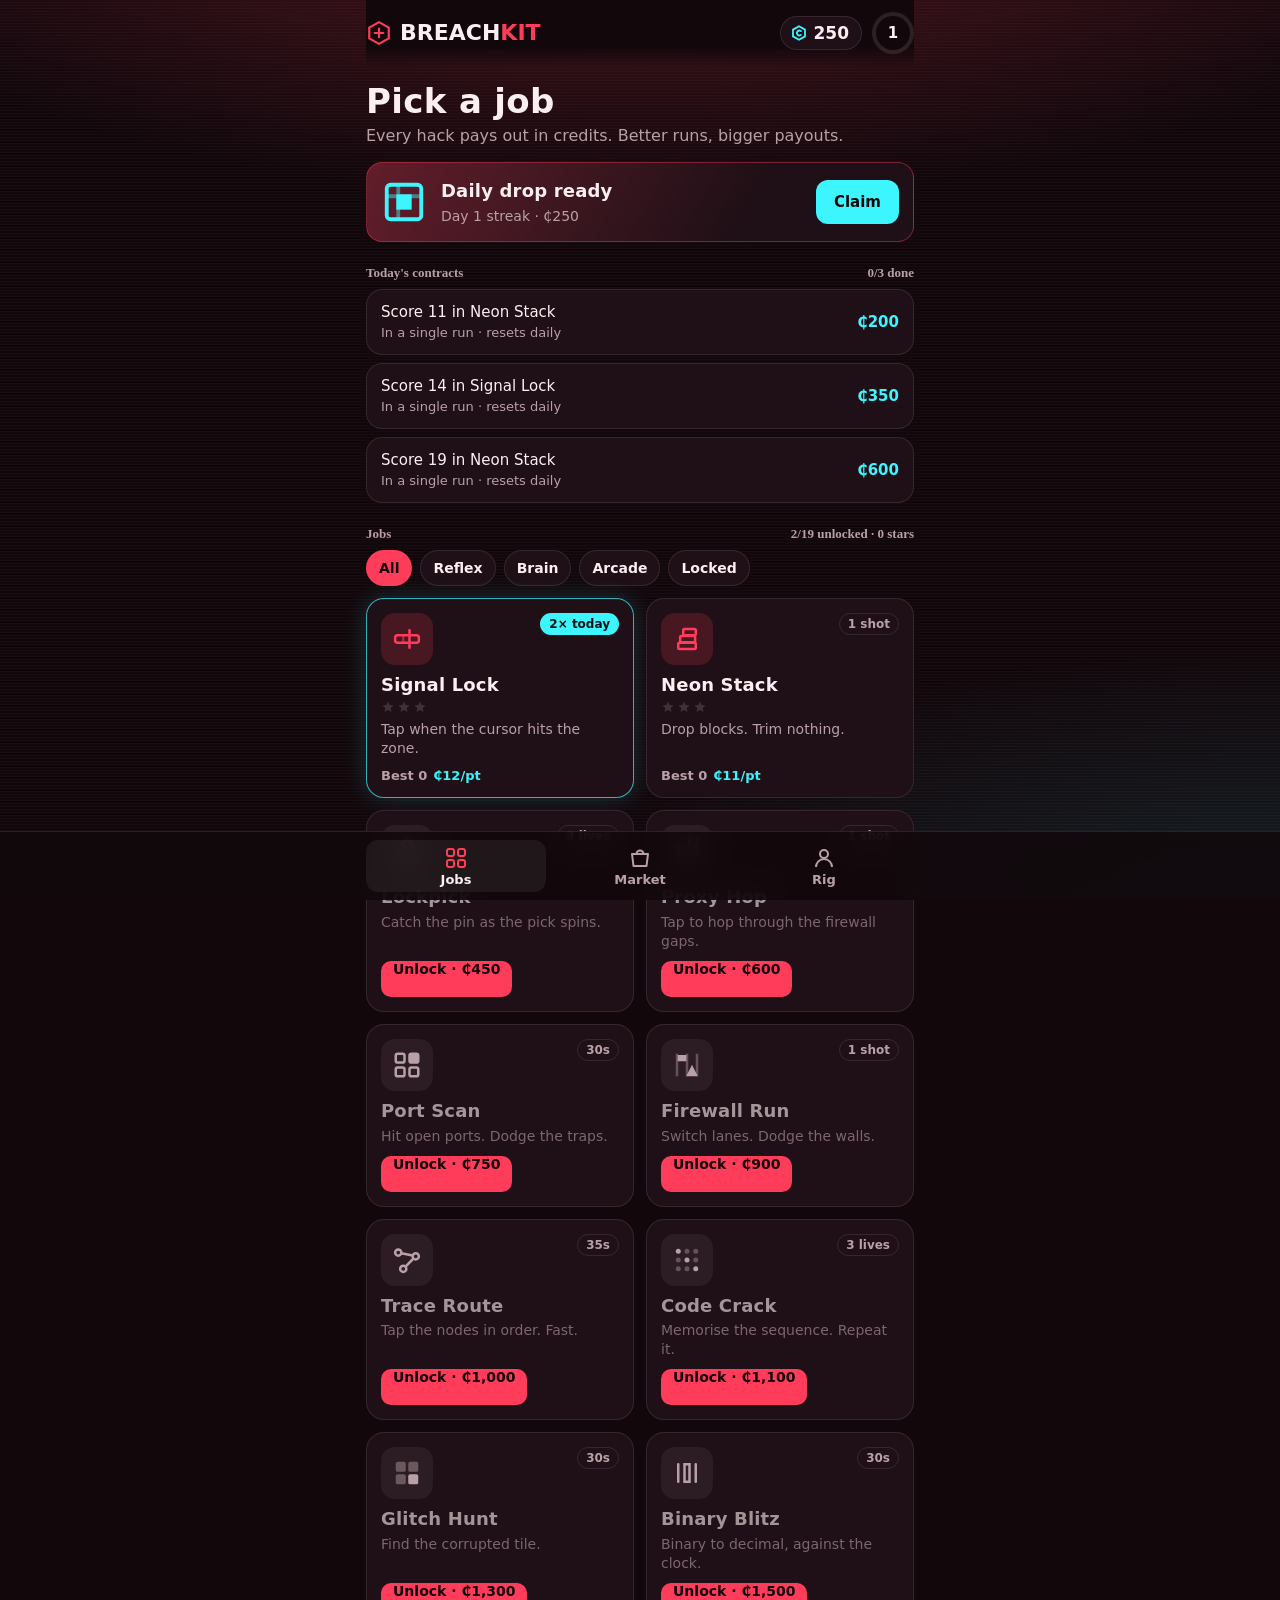
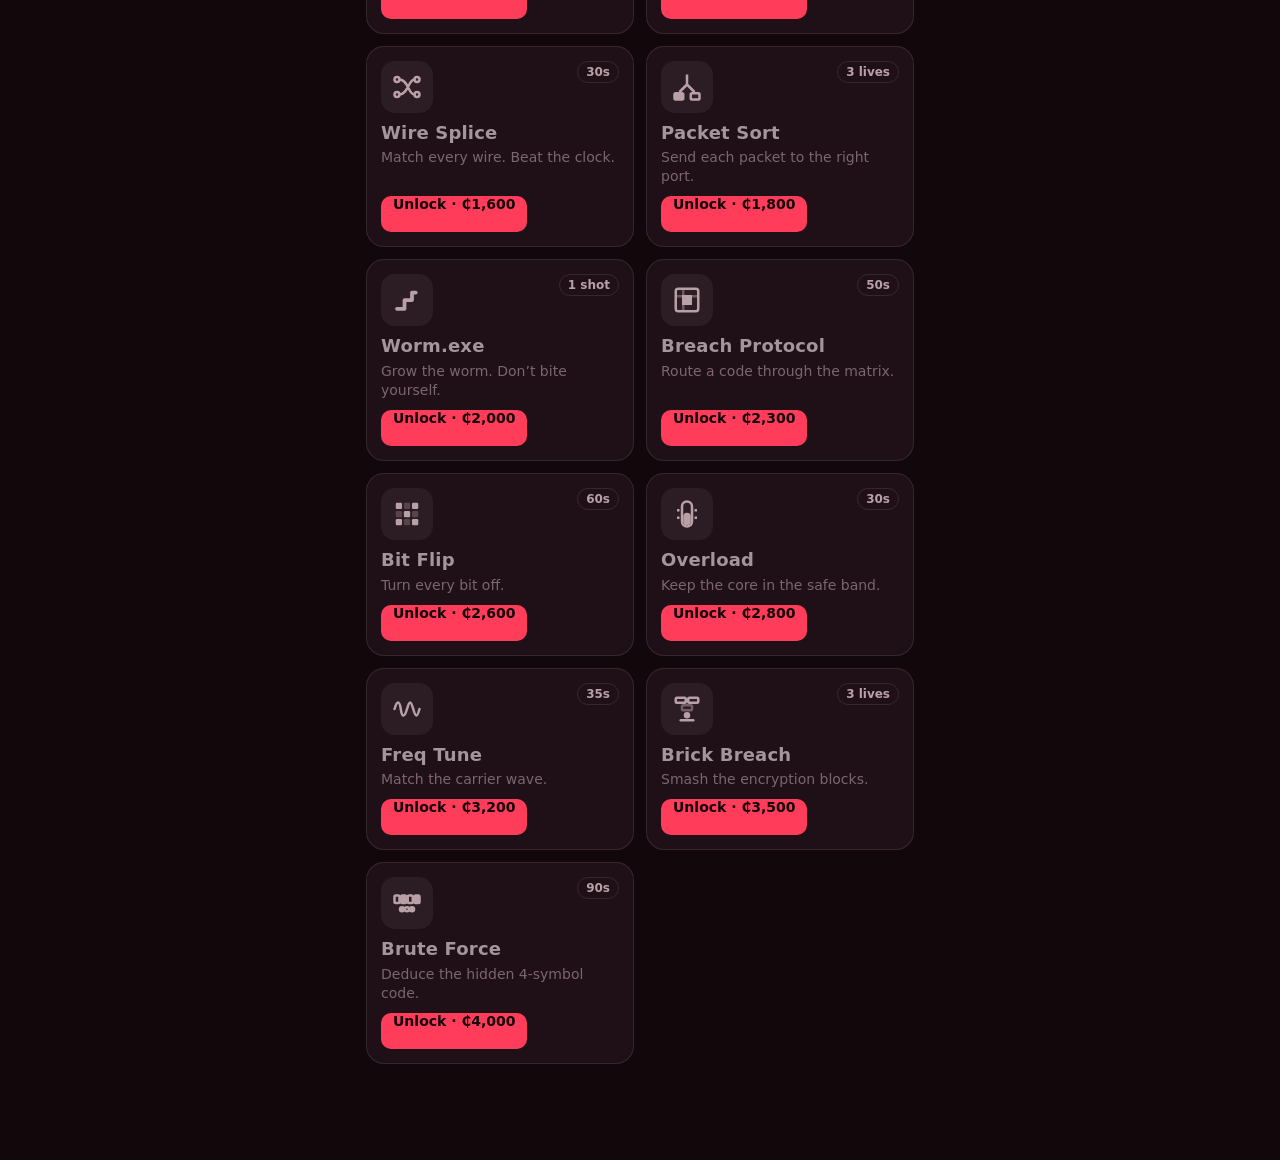
==== breachkit/index.html @ 8d6ef429 "Breach Kit 1.3: self-updating app, update manifest and release guide Co-Authored-By: Claude Opus 5.5" ====
<!DOCTYPE html>
<html lang="en">
<head>
<meta charset="utf-8">
<meta name="viewport" content="width=device-width,initial-scale=1,viewport-fit=cover,user-scalable=no">
<meta name="theme-color" content="#12080c">
<title>Breach Kit</title>
<style>@font-face{font-family:'Barlow';font-weight:400;font-style:normal;font-display:swap;src:url(fonts/Barlow-400.ttf) format('truetype')}@font-face{font-family:'Barlow';font-weight:500;font-style:normal;font-display:swap;src:url(fonts/Barlow-500.ttf) format('truetype')}@font-face{font-family:'Barlow';font-weight:600;font-style:normal;font-display:swap;src:url(fonts/Barlow-600.ttf) format('truetype')}@font-face{font-family:'Chakra Petch';font-weight:500;font-style:normal;font-display:swap;src:url(fonts/ChakraPetch-500.ttf) format('truetype')}@font-face{font-family:'Chakra Petch';font-weight:600;font-style:normal;font-display:swap;src:url(fonts/ChakraPetch-600.ttf) format('truetype')}@font-face{font-family:'Chakra Petch';font-weight:700;font-style:normal;font-display:swap;src:url(fonts/ChakraPetch-700.ttf) format('truetype')}</style>
<style>
/* VOICE: contraband arcade console, punchy and kinetic
   IDEA: a hacker's handheld job board: pick a break-in, run it, get paid
   PICTURE: every job runs full screen as one glowing instrument (bar, ring, grid, wave)
   COLOUR and TYPE: oxblood night ground, signal red, ice cyan; Chakra Petch + Barlow
   LAYOUT: phone column, wallet bar on top, job cards, bottom tabs; jobs take the whole screen */
:root{--a:#ff3d5a;--b:#3df5ff;--bg:#12080c;--bg2:#1f0f16;--ink:#fbeff1;--mute:#b9a0a7;--line:rgba(255,255,255,.1);--trap:#ffc93d;color-scheme:dark}
*{box-sizing:border-box;min-width:0;-webkit-tap-highlight-color:transparent}
html,body{margin:0;min-height:100%}
body{background:var(--bg);color:var(--ink);font:16px/1.5 Barlow,system-ui,sans-serif;overflow-x:clip}
body::before{content:"";position:fixed;inset:0;pointer-events:none;z-index:0;background:radial-gradient(110% 55% at 50% -12%,color-mix(in srgb,var(--a) 26%,transparent),transparent 62%),radial-gradient(80% 40% at 100% 100%,color-mix(in srgb,var(--b) 10%,transparent),transparent 70%),repeating-linear-gradient(0deg,rgba(255,255,255,.022) 0 1px,transparent 1px 3px)}
button{font:inherit;color:inherit;cursor:pointer}
h1,h2,h3,.disp{font-family:"Chakra Petch",system-ui,sans-serif;letter-spacing:.01em}
#app{position:relative;z-index:1;max-width:580px;margin:0 auto;padding:0 16px calc(96px + env(safe-area-inset-bottom))}
.top{position:sticky;top:0;z-index:5;display:flex;align-items:center;gap:10px;padding:calc(12px + env(safe-area-inset-top)) 0 12px;background:linear-gradient(var(--bg) 70%,transparent)}
.brand{font:700 22px/1 "Chakra Petch",system-ui,sans-serif;flex:1;display:flex;align-items:center;gap:8px}
.brand b{color:var(--a)}
.brand svg{width:26px;height:26px;color:var(--a)}
.wallet{display:flex;align-items:center;gap:6px;padding:7px 12px 7px 9px;border-radius:999px;background:var(--bg2);border:1px solid var(--line);font:700 17px/1 "Chakra Petch",system-ui,sans-serif;font-variant-numeric:tabular-nums;white-space:nowrap}
.coin{width:18px;height:18px;flex:none;color:var(--b)}
.lvl{--p:0;width:42px;height:42px;border-radius:50%;flex:none;display:grid;place-items:center;background:conic-gradient(var(--a) calc(var(--p)*1%),rgba(255,255,255,.1) 0);position:relative;font:700 15px "Chakra Petch",system-ui,sans-serif}
.lvl::before{content:"";position:absolute;inset:4px;border-radius:50%;background:var(--bg)}
.lvl span{position:relative}
.view{display:none;animation:in .25s ease}.view.on{display:block}
@keyframes in{from{opacity:0;transform:translateY(6px)}}
h2{font-size:clamp(26px,7vw,34px);line-height:1.05;margin:18px 0 4px;text-wrap:balance}
.sub{color:var(--mute);margin:0 0 14px}
.sec{font:600 13px/1 Barlow;color:var(--mute);margin:24px 0 10px;display:flex;justify-content:space-between}
.card{background:var(--bg2);border:1px solid var(--line);border-radius:16px;padding:14px}
.drop{display:flex;align-items:center;gap:14px;margin-top:8px;background:linear-gradient(120deg,color-mix(in srgb,var(--a) 30%,var(--bg2)),var(--bg2) 70%);border-color:color-mix(in srgb,var(--a) 40%,transparent)}
.drop svg{width:46px;height:46px;flex:none;color:var(--b)}
.drop div{flex:1}.drop h3{margin:0;font-size:18px}.drop p{margin:2px 0 0;color:var(--mute);font-size:14px}
.btn{border:0;border-radius:12px;min-height:44px;padding:0 18px;background:var(--a);color:#14070b;font:700 15px "Chakra Petch",system-ui,sans-serif;white-space:nowrap;transition:transform .08s,filter .15s}
.btn:active{transform:scale(.96)}.btn:focus-visible,.job:focus-visible,input:focus-visible{outline:2px solid var(--b);outline-offset:2px}
.btn.alt{background:var(--b)}.btn.ghost{background:transparent;color:var(--ink);border:1px solid var(--line)}
.btn[disabled]{filter:grayscale(1) brightness(.6);cursor:not-allowed}
.btn.sm{min-height:36px;padding:0 12px;font-size:14px;border-radius:10px}
.btn.wide{width:100%}
.ctr{display:grid;gap:8px}
.ct{display:flex;align-items:center;gap:12px;padding:11px 14px}
.ct .t{flex:1;font-size:15px}.ct .t small{display:block;color:var(--mute);font-size:13px}
.ct .r{font:700 15px "Chakra Petch",system-ui,sans-serif;color:var(--b);white-space:nowrap}
.ct.done{opacity:.55}.ct.done .r{color:var(--mute);text-decoration:line-through}
.jobs{display:grid;grid-template-columns:repeat(2,minmax(0,1fr));gap:12px}
@media(max-width:350px){.jobs{grid-template-columns:minmax(0,1fr)}}
.job{position:relative;text-align:left;background:var(--bg2);border:1px solid var(--line);border-radius:18px;padding:14px;display:flex;flex-direction:column;gap:6px;overflow:hidden;transition:transform .1s,border-color .2s}
.job:not(.locked):active{transform:scale(.97)}
.job:not(.locked):hover{border-color:color-mix(in srgb,var(--a) 60%,transparent)}
.job .ic{width:52px;height:52px;border-radius:14px;display:grid;place-items:center;background:color-mix(in srgb,var(--a) 18%,transparent);color:var(--a)}
.job .ic svg{width:30px;height:30px}
.job h3{margin:4px 0 0;font-size:18px;line-height:1.1}
.job p{margin:0;color:var(--mute);font-size:14px;line-height:1.35;flex:1}
.job .meta{display:flex;justify-content:space-between;gap:6px;font:600 13px Barlow,system-ui,sans-serif;color:var(--mute);margin-top:4px;flex-wrap:wrap}
.job .meta .rate{color:var(--b)}
.job.locked .ic{background:rgba(255,255,255,.06);color:var(--mute)}
.job.locked h3,.job.locked p{opacity:.6}
.job .mode{position:absolute;top:14px;right:14px;font:600 12px Barlow,system-ui,sans-serif;color:var(--mute);padding:3px 8px;border-radius:999px;border:1px solid var(--line)}
.tabs{position:fixed;left:0;right:0;bottom:0;z-index:6;display:flex;justify-content:center;gap:4px;padding:8px 12px calc(8px + env(safe-area-inset-bottom));background:color-mix(in srgb,var(--bg) 88%,transparent);backdrop-filter:blur(12px);border-top:1px solid var(--line)}
.tabs button{flex:1;max-width:180px;background:none;border:0;border-radius:12px;min-height:52px;display:flex;flex-direction:column;align-items:center;justify-content:center;gap:2px;color:var(--mute);font:600 13px Barlow,system-ui,sans-serif;position:relative}
.tabs button svg{width:24px;height:24px}
.tabs button.on{color:var(--ink);background:rgba(255,255,255,.06)}.tabs button.on svg{color:var(--a)}
.tabs .dot{position:absolute;top:8px;right:calc(50% - 20px);width:9px;height:9px;border-radius:50%;background:var(--b)}
/* market */
.cache{display:grid;grid-template-columns:auto 1fr;gap:14px;align-items:center}
.cache svg{width:84px;height:84px;color:var(--b)}
.cache h3{margin:0;font-size:20px}.cache p{margin:2px 0 10px;color:var(--mute);font-size:14px}
.row{display:flex;align-items:center;gap:12px;padding:12px 14px;border-top:1px solid var(--line)}
.row:first-child{border-top:0}
.row .t{flex:1}.row .t b{display:block;font:600 16px "Chakra Petch",system-ui,sans-serif}.row .t small{color:var(--mute);font-size:13px}
.pips{display:flex;gap:4px;margin-top:6px}.pips i{width:16px;height:5px;border-radius:3px;background:rgba(255,255,255,.12)}.pips i.on{background:var(--b)}
.list{padding:0}
.themes{display:grid;grid-template-columns:repeat(auto-fill,minmax(150px,1fr));gap:10px}
.th{border-radius:16px;border:1px solid var(--line);padding:10px;background:var(--bg2);display:flex;flex-direction:column;gap:8px}
.th.eq{border-color:var(--b)}
.sw{height:58px;border-radius:10px;position:relative;overflow:hidden}
.sw i{position:absolute;inset:auto 10px 10px auto;width:22px;height:22px;border-radius:50%}
.th b{font:600 15px "Chakra Petch",system-ui,sans-serif}
/* profile */
.prof{display:flex;gap:14px;align-items:center}
.ava{width:64px;height:64px;border-radius:18px;flex:none;display:grid;place-items:center;background:linear-gradient(135deg,var(--a),var(--b));color:#14070b;font:700 26px "Chakra Petch",system-ui,sans-serif}
.prof input{width:100%;background:transparent;border:0;border-bottom:1px solid var(--line);color:var(--ink);font:700 20px "Chakra Petch",system-ui,sans-serif;padding:4px 0}
.prof small{color:var(--b);font-weight:600}
.stats{display:grid;grid-template-columns:repeat(2,minmax(0,1fr));gap:10px}
.stat b{display:block;font:700 24px "Chakra Petch",system-ui,sans-serif;font-variant-numeric:tabular-nums}.stat span{color:var(--mute);font-size:13px}
.chips{display:flex;flex-wrap:wrap;gap:8px}
.chip{border:1px solid var(--line);background:var(--bg2);border-radius:999px;padding:7px 12px;font:600 14px Barlow,system-ui,sans-serif;min-height:36px}
.chip.on{background:var(--a);color:#14070b;border-color:transparent}
.ach .t b{font-size:15px}.ach.got{opacity:.5}
.bests{display:grid;gap:0}.bests .row{padding:9px 14px}.bests .n{font:700 16px "Chakra Petch",system-ui,sans-serif;font-variant-numeric:tabular-nums}
/* play */
#play{position:fixed;inset:0;z-index:20;background:var(--bg);display:flex;flex-direction:column;padding:env(safe-area-inset-top) 0 env(safe-area-inset-bottom)}
#play[hidden]{display:none}
#play::before{content:"";position:absolute;inset:0;pointer-events:none;background:radial-gradient(90% 50% at 50% 0,color-mix(in srgb,var(--a) 18%,transparent),transparent 65%),repeating-linear-gradient(0deg,rgba(255,255,255,.025) 0 1px,transparent 1px 3px)}
.hud{position:relative;z-index:5;display:grid;grid-template-columns:44px 1fr auto;align-items:center;gap:10px;padding:10px 14px}
.hud .x{width:44px;height:44px;border-radius:12px;border:1px solid var(--line);background:var(--bg2);display:grid;place-items:center}
.hud .x svg{width:20px;height:20px}
.hud .nm{font:600 14px Barlow,system-ui,sans-serif;color:var(--mute);line-height:1.2}
.hud .sc{font:700 34px/1 "Chakra Petch",system-ui,sans-serif;font-variant-numeric:tabular-nums;text-align:right}
.hsub{position:relative;display:flex;align-items:center;gap:8px;padding:0 14px 6px;min-height:22px}
.pip{width:22px;height:8px;border-radius:4px;background:rgba(255,255,255,.12)}.pip.on{background:var(--a);box-shadow:0 0 10px var(--a)}
.tbar{flex:1;height:8px;border-radius:4px;background:rgba(255,255,255,.1);overflow:hidden}
.tbar i{display:block;height:100%;background:var(--b);box-shadow:0 0 12px var(--b);transition:background .3s}
.tbar i.low{background:var(--a)}
#tnum{font:700 15px "Chakra Petch",system-ui,sans-serif;width:38px;text-align:right;font-variant-numeric:tabular-nums}
.oneshot{font:600 13px Barlow,system-ui,sans-serif;color:var(--mute)}
#stage{position:relative;flex:1;touch-action:none;user-select:none;-webkit-user-select:none;overflow:hidden}
.stage-in{position:absolute;inset:0}
.stage-in>canvas{position:absolute;inset:0;width:100%;height:100%}
#stage.hurt{animation:hurt .3s}
@keyframes hurt{0%,100%{transform:none;background:transparent}25%{transform:translateX(-7px);background:rgba(255,30,60,.12)}60%{transform:translateX(5px)}}
.hint{position:relative;text-align:center;color:var(--mute);font-size:14px;padding:6px 20px 12px}
.pop{position:absolute;left:50%;top:26%;transform:translateX(-50%);pointer-events:none;font:700 24px "Chakra Petch",system-ui,sans-serif;color:var(--b);text-shadow:0 0 16px var(--b);white-space:nowrap;animation:pop .9s ease-out forwards;z-index:3}
.pop.bad{color:var(--a);text-shadow:0 0 16px var(--a)}
@keyframes pop{0%{opacity:0;transform:translate(-50%,10px) scale(.8)}15%{opacity:1;transform:translate(-50%,0) scale(1.08)}100%{opacity:0;transform:translate(-50%,-46px) scale(1)}}
.intro{position:absolute;inset:0;z-index:4;display:grid;place-items:center;padding:20px;background:color-mix(in srgb,var(--bg) 82%,transparent);backdrop-filter:blur(6px)}
.intro[hidden]{display:none}
.intro .card{max-width:400px;width:100%;text-align:center;padding:24px 20px}
.intro .ic{width:76px;height:76px;margin:0 auto 10px;border-radius:20px;display:grid;place-items:center;background:color-mix(in srgb,var(--a) 20%,transparent);color:var(--a)}
.intro .ic svg{width:44px;height:44px}
.intro h3{margin:0;font-size:28px}
.intro p{color:var(--mute);margin:8px 0 6px}
.intro .tags{display:flex;justify-content:center;gap:8px;margin:12px 0 18px;flex-wrap:wrap}
/* modal */
.modal{position:fixed;inset:0;z-index:40;display:grid;place-items:end center;background:rgba(0,0,0,.6);backdrop-filter:blur(4px);padding:12px 12px calc(12px + env(safe-area-inset-bottom))}
.modal[hidden]{display:none}
.sheet{width:100%;max-width:440px;background:var(--bg2);border:1px solid var(--line);border-radius:22px;padding:22px 18px 18px;text-align:center;animation:up .25s ease}
@keyframes up{from{transform:translateY(30px);opacity:0}}
@media(min-width:700px){.modal{place-items:center}}
.sheet h3{margin:0 0 4px;font-size:24px}
.sheet p{color:var(--mute);margin:4px 0 16px}
.sheet .acts{display:grid;gap:8px;grid-template-columns:repeat(auto-fit,minmax(130px,1fr))}
.big{font:700 clamp(56px,18vw,80px)/1 "Chakra Petch",system-ui,sans-serif;font-variant-numeric:tabular-nums;margin:6px 0}
.badge{display:inline-block;padding:4px 10px;border-radius:999px;background:var(--b);color:#071216;font:700 13px "Chakra Petch",system-ui,sans-serif}
.earn{display:grid;gap:6px;text-align:left;margin:14px 0 16px;padding:12px 14px;border-radius:14px;background:rgba(255,255,255,.04)}
.earn div{display:flex;justify-content:space-between;font-size:15px}.earn div b{font-family:"Chakra Petch",system-ui,sans-serif;font-variant-numeric:tabular-nums}
.earn .tot{border-top:1px solid var(--line);padding-top:8px;margin-top:2px;font-size:18px}.earn .tot b{color:var(--b);font-size:22px}
.xpb{height:8px;border-radius:4px;background:rgba(255,255,255,.1);overflow:hidden;margin:6px 0 2px}.xpb i{display:block;height:100%;background:var(--a);transition:width .8s ease}
.xpl{display:flex;justify-content:space-between;font-size:13px;color:var(--mute)}
.crate{width:120px;height:120px;margin:4px auto;color:var(--b)}
.crate.shake{animation:shk .12s infinite}
@keyframes shk{0%,100%{transform:rotate(0)}25%{transform:rotate(-6deg) scale(1.03)}75%{transform:rotate(6deg) scale(1.03)}}
.prize{font:700 26px "Chakra Petch",system-ui,sans-serif;margin:8px 0 2px}
.rar{font:700 13px "Chakra Petch",system-ui,sans-serif;letter-spacing:.04em}
.r-common{color:var(--mute)}.r-rare{color:var(--b)}.r-epic{color:#c79bff}.r-legendary{color:var(--trap)}
#toasts{position:fixed;left:50%;top:calc(70px + env(safe-area-inset-top));transform:translateX(-50%);z-index:60;display:grid;gap:8px;width:min(92vw,400px);pointer-events:none}
.toast{background:var(--bg2);border:1px solid var(--b);border-radius:14px;padding:10px 14px;font-weight:600;box-shadow:0 10px 30px rgba(0,0,0,.4);animation:up .25s ease}
/* minigame DOM */
.mg{position:absolute;inset:0;display:flex;flex-direction:column;align-items:center;justify-content:center;gap:16px;padding:12px 16px}
.status{font:700 18px "Chakra Petch",system-ui,sans-serif;color:var(--b);min-height:24px;text-align:center}
.sm-grid{display:grid;grid-template-columns:repeat(3,1fr);gap:12px;width:min(88vw,360px)}
.smk{aspect-ratio:1;border-radius:18px;border:1px solid var(--line);background:var(--bg2);font:700 22px "Chakra Petch",system-ui,sans-serif;color:var(--mute);transition:background .08s,box-shadow .08s,color .08s}
.smk.lit{background:var(--a);color:#14070b;box-shadow:0 0 30px var(--a)}
.ports{display:grid;grid-template-columns:repeat(4,1fr);gap:10px;width:min(90vw,400px)}
.port{position:relative;aspect-ratio:1;border-radius:14px;border:1px solid var(--line);background:var(--bg2);font:700 13px "Chakra Petch",system-ui,sans-serif;color:rgba(255,255,255,.25);overflow:hidden;padding:0}
.port.g{background:color-mix(in srgb,var(--b) 30%,var(--bg2));border-color:var(--b);color:var(--ink);box-shadow:0 0 18px color-mix(in srgb,var(--b) 50%,transparent)}
.port.r{background:repeating-linear-gradient(45deg,color-mix(in srgb,var(--trap) 55%,#000) 0 8px,#1a1408 8px 16px);border-color:var(--trap);color:var(--trap)}
.port::after{content:"";position:absolute;left:0;bottom:0;height:4px;width:0;background:currentColor}
.port.g::after,.port.r::after{animation:life var(--life,1000ms) linear forwards}
@keyframes life{from{width:100%}to{width:0}}
.port.hit{animation:hitp .25s}
@keyframes hitp{50%{transform:scale(.9)}}
.wires{position:relative;width:min(92vw,420px);flex:1;max-height:560px;display:flex;justify-content:space-between}
.wires svg{position:absolute;inset:0;width:100%;height:100%;pointer-events:none;overflow:visible}
.wcol{display:flex;flex-direction:column;justify-content:space-around;gap:6px;position:relative;z-index:1}
.wn{min-width:88px;min-height:44px;border-radius:12px;border:2px solid var(--c);background:var(--bg2);font:700 15px "Chakra Petch",system-ui,sans-serif;display:flex;align-items:center;gap:8px;padding:0 12px;color:var(--ink)}
.wn i{width:12px;height:12px;border-radius:50%;background:var(--c);flex:none}
.wcol.r .wn{flex-direction:row-reverse}
.wn.sel{box-shadow:0 0 0 3px var(--c),0 0 22px var(--c)}
.wn.done{opacity:.4}
.bp{width:min(94vw,420px);display:grid;gap:12px}
.bp .lab{font:600 13px Barlow,system-ui,sans-serif;color:var(--mute);margin-bottom:6px}
.seq{display:flex;gap:6px;flex-wrap:wrap}
.cd{min-width:44px;height:36px;border-radius:8px;display:grid;place-items:center;font:700 16px "Chakra Petch",system-ui,sans-serif;background:rgba(255,255,255,.06);border:1px solid var(--line)}
.cd.m{background:var(--b);color:#071216;border-color:transparent}
.cd.slot{border-style:dashed;color:var(--mute)}
.cd.fill{background:color-mix(in srgb,var(--a) 30%,transparent);border-color:var(--a)}
.bgrid{display:grid;gap:6px}
.bc{aspect-ratio:1.15;border-radius:10px;border:1px solid var(--line);background:var(--bg2);font:700 clamp(15px,4.6vw,19px) "Chakra Petch",system-ui,sans-serif;color:var(--mute);padding:0;transition:background .1s}
.bc.act{background:color-mix(in srgb,var(--b) 14%,var(--bg2));color:var(--ink);border-color:color-mix(in srgb,var(--b) 50%,transparent)}
.bc.used{color:transparent;background:transparent;border-style:dashed}
.bc.used::after{content:"[ ]";color:rgba(255,255,255,.2)}
.bc:disabled{cursor:default}
.node{position:absolute;border-radius:50%;border:2px solid var(--b);background:var(--bg2);font:700 18px "Chakra Petch",system-ui,sans-serif;color:var(--ink);padding:0;box-shadow:0 0 14px color-mix(in srgb,var(--b) 35%,transparent)}
.node.done{background:var(--b);color:#071216;opacity:.3;box-shadow:none}
.gl{display:grid;gap:6px;width:min(90vw,400px)}.gt{aspect-ratio:1;border:0;border-radius:8px;padding:0}
.bin{display:flex;gap:6px;justify-content:center}.bin span,.bin i{width:clamp(30px,9vw,44px);text-align:center}
.bin span{height:56px;display:grid;place-items:center;border-radius:10px;background:var(--bg2);border:1px solid var(--line);font:700 28px "Chakra Petch",system-ui,sans-serif;color:var(--mute)}
.bin span.on{color:var(--ink);border-color:var(--b);box-shadow:0 0 14px color-mix(in srgb,var(--b) 40%,transparent)}
.bv{margin-top:-10px}.bv i{font:600 12px Barlow,system-ui,sans-serif;color:var(--mute);font-style:normal}
.opts{display:grid;grid-template-columns:repeat(2,minmax(0,1fr));gap:10px;width:min(90vw,380px)}
.opt{min-height:64px;border-radius:14px;border:1px solid var(--line);background:var(--bg2);font:700 26px "Chakra Petch",system-ui,sans-serif}.opt:disabled{opacity:.3}
.bf{display:grid;gap:8px;width:min(86vw,360px)}
.bfc{aspect-ratio:1;border-radius:12px;border:1px solid var(--line);background:var(--bg2);font:700 20px "Chakra Petch",system-ui,sans-serif;color:rgba(255,255,255,.2);padding:0}
.bfc.on{background:var(--a);color:#14070b;box-shadow:0 0 18px color-mix(in srgb,var(--a) 55%,transparent)}
.mmw{gap:10px;justify-content:flex-start;padding-top:6px}
.mmh{display:grid;gap:5px}.mmr{display:flex;align-items:center;gap:6px}
.mm{width:32px;height:32px;border-radius:9px;display:grid;place-items:center;background:var(--c);color:#111;font:700 16px "Chakra Petch",system-ui,sans-serif}.mm.e{background:transparent;border:1px dashed rgba(255,255,255,.16)}
.status .mm{display:inline-grid;width:24px;height:24px;font-size:13px;vertical-align:middle;margin-left:3px}
.fb{display:grid;grid-template-columns:repeat(2,10px);gap:3px;margin-left:8px}.fb i{width:10px;height:10px;border-radius:50%;border:1px solid rgba(255,255,255,.15)}.fb i.x{background:var(--b);border-color:var(--b)}.fb i.p{border:2px solid var(--b)}
.mmr.cur{margin-top:2px}.mmr.cur .mm{width:44px;height:44px;font-size:20px}
.keys{display:grid;grid-template-columns:repeat(4,minmax(0,1fr));gap:8px;width:min(92vw,380px)}
.key{min-height:48px;border-radius:12px;border:2px solid var(--c,rgba(255,255,255,.16));background:var(--bg2);font:700 18px "Chakra Petch",system-ui,sans-serif;color:var(--c,var(--ink))}
.key.go{background:var(--a);color:#14070b;border-color:transparent}.key:disabled{opacity:.4}
@media(max-height:700px){.mm{width:26px;height:26px;font-size:13px}.mmh{gap:3px}.key{min-height:42px}}
.stars{display:flex;gap:2px}.st{width:14px;height:14px;fill:rgba(255,255,255,.14)}.st.on{fill:var(--trap)}
.job.hot{border-color:color-mix(in srgb,var(--b) 70%,transparent);box-shadow:0 0 22px color-mix(in srgb,var(--b) 18%,transparent)}
.job .mode.hot{background:var(--b);color:#071216;border-color:transparent;font-weight:700}
#jf{margin-bottom:12px}
.caches{display:grid;gap:10px}
.cache.vault{background:linear-gradient(120deg,color-mix(in srgb,var(--trap) 16%,var(--bg2)),var(--bg2) 70%);border-color:color-mix(in srgb,var(--trap) 40%,transparent)}.cache.vault svg{color:var(--trap)}
.cache.vault .btn{background:var(--trap)}
@media(prefers-reduced-motion:reduce){*{animation-duration:.01ms!important}}
</style>
</head>
<body>
<div id="app">
  <header class="top">
    <div class="brand"><svg viewBox="0 0 24 24" fill="none" stroke="currentColor" stroke-width="2"><path d="M12 2 21 7v10l-9 5-9-5V7z"/><path d="M8 12h8M12 8v8" stroke-linecap="round"/></svg><span>BREACH<b>KIT</b></span></div>
    <div class="wallet"><svg class="coin" viewBox="0 0 24 24" fill="none" stroke="currentColor" stroke-width="2.4"><path d="M12 3 20 7.5v9L12 21l-8-4.5v-9z"/><path d="M14.5 9.5a3.2 3.2 0 1 0 0 5" stroke-linecap="round"/></svg><span id="cr">0</span></div>
    <div class="lvl" id="lvl" title="Level"><span id="lvn">1</span></div>
  </header>
  <main>
    <section class="view on" id="v-jobs">
      <h2>Pick a job</h2>
      <p class="sub">Every hack pays out in credits. Better runs, bigger payouts.</p>
      <div id="daily"></div>
      <div class="sec"><span>Today's contracts</span><span id="ctnote"></span></div>
      <div class="ctr" id="contracts"></div>
      <div class="sec"><span>Jobs</span><span id="jcount"></span></div>
      <div class="chips" id="jf"></div>
      <div class="jobs" id="jobs"></div>
    </section>
    <section class="view" id="v-market">
      <h2>Black market</h2>
      <p class="sub">Spend what you stole. Upgrades make every job easier and pay more.</p>
      <div class="card cache">
        <svg viewBox="0 0 64 64" fill="none" stroke="currentColor" stroke-width="2.5" stroke-linejoin="round"><path d="M32 6 56 18v28L32 58 8 46V18z"/><path d="M8 18l24 12 24-12M32 30v28"/><path d="M20 12l24 12" opacity=".5"/></svg>
        <div><h3>Data cache</h3><p>Credits, revive chips, rare titles or a cache-only theme.</p><button class="btn alt" data-crate="0">Crack open · ₵600</button></div>
      </div>
      <div class="card cache vault" style="margin-top:10px">
        <svg viewBox="0 0 64 64" fill="none" stroke="currentColor" stroke-width="2.5" stroke-linejoin="round"><rect x="8" y="10" width="48" height="44" rx="6"/><circle cx="32" cy="32" r="11"/><path d="M32 21v4M32 39v4M21 32h4M39 32h4"/><path d="M14 54v4M50 54v4"/></svg>
        <div><h3>Encrypted vault</h3><p>Always rare or better. Double the theme odds, big credit stacks.</p><button class="btn" data-crate="1">Crack vault · ₵2,500</button></div>
      </div>
      <div class="sec"><span>Rig upgrades</span></div>
      <div class="card list" id="ups"></div>
      <div class="sec"><span>Consumables</span></div>
      <div class="card list" id="cons"></div>
      <div class="sec"><span>Themes</span></div>
      <div class="themes" id="themes"></div>
    </section>
    <section class="view" id="v-profile">
      <h2>Your rig</h2>
      <div class="card prof"><div class="ava" id="ava">G</div><div style="flex:1"><input id="handle" maxlength="16" aria-label="Handle" spellcheck="false"><small id="ptitle"></small></div></div>
      <div class="sec"><span>Level progress</span><span id="xpt"></span></div>
      <div class="card"><div class="xpb"><i id="pxp"></i></div><div class="xpl"><span id="pl1"></span><span id="pl2"></span></div></div>
      <div class="sec"><span>Titles</span></div>
      <div class="chips" id="titles"></div>
      <div class="sec"><span>Stats</span></div>
      <div class="stats" id="stats"></div>
      <div class="sec"><span>Best scores</span></div>
      <div class="card list bests" id="bests"></div>
      <div class="sec"><span>Achievements</span><span id="achc"></span></div>
      <div class="card list" id="achs"></div>
      <div class="sec"><span>Settings</span></div>
      <div class="card list">
        <div class="row"><div class="t"><b>Sound</b><small>Blips and bloops</small></div><button class="btn sm ghost" id="snd"></button></div>
        <div class="row" id="updrow" hidden><div class="t"><b>Updates</b><small id="updinfo">Automatic</small></div><button class="btn sm ghost" id="updchk">Check now</button></div>
        <div class="row"><div class="t"><b>Wipe progress</b><small>Start over from zero</small></div><button class="btn sm ghost" id="wipe">Wipe</button></div>
      </div>
    </section>
  </main>
</div>
<nav class="tabs">
  <button class="on" data-tab="jobs"><svg viewBox="0 0 24 24" fill="none" stroke="currentColor" stroke-width="2"><rect x="3" y="3" width="7" height="7" rx="2"/><rect x="14" y="3" width="7" height="7" rx="2"/><rect x="3" y="14" width="7" height="7" rx="2"/><rect x="14" y="14" width="7" height="7" rx="2"/></svg>Jobs</button>
  <button data-tab="market"><svg viewBox="0 0 24 24" fill="none" stroke="currentColor" stroke-width="2" stroke-linejoin="round"><path d="M4 8h16l-1.5 12h-13z"/><path d="M8.5 8a3.5 3.5 0 0 1 7 0"/></svg>Market</button>
  <button data-tab="profile"><svg viewBox="0 0 24 24" fill="none" stroke="currentColor" stroke-width="2"><circle cx="12" cy="8" r="4"/><path d="M4 21a8 8 0 0 1 16 0"/></svg>Rig<span class="dot" id="adot" hidden></span></button>
</nav>
<div id="play" hidden>
  <div class="hud"><button class="x" id="quit" aria-label="Quit job"><svg viewBox="0 0 24 24" fill="none" stroke="currentColor" stroke-width="2.4" stroke-linecap="round"><path d="M6 6l12 12M18 6 6 18"/></svg></button><div class="nm" id="hnm"></div><div class="sc" id="hsc">0</div></div>
  <div class="hsub" id="hsub"></div>
  <div id="stage"></div>
  <div class="hint" id="hint"></div>
  <div class="intro" id="intro"></div>
</div>
<div class="modal" id="modal" hidden><div class="sheet" id="sheet"></div></div>
<div id="toasts"></div>
<script>
{
const $=s=>document.querySelector(s);
const clamp=(v,a,b)=>Math.max(a,Math.min(b,v)),rnd=(a,b)=>a+Math.random()*(b-a),ri=(a,b)=>Math.floor(rnd(a,b+1)),pick=a=>a[Math.floor(Math.random()*a.length)];
const fmt=n=>Math.round(n).toLocaleString('en-US');
const dkey=d=>d.getFullYear()+'-'+(d.getMonth()+1)+'-'+d.getDate();
const today=()=>dkey(new Date()),yday=()=>{const d=new Date();d.setDate(d.getDate()-1);return dkey(d)};
const TAU=Math.PI*2;
const hexA=(h,a)=>{const n=parseInt(h.slice(1),16);return `rgba(${n>>16},${n>>8&255},${n&255},${a})`};
const mix=(h1,h2,t)=>{const a=parseInt(h1.slice(1),16),b=parseInt(h2.slice(1),16),c=s=>Math.round(((a>>s)&255)*(1-t)+((b>>s)&255)*t);return `rgb(${c(16)},${c(8)},${c(0)})`};
const rr=(x,X,Y,W,H,r)=>{x.beginPath();x.moveTo(X+r,Y);x.arcTo(X+W,Y,X+W,Y+H,r);x.arcTo(X+W,Y+H,X,Y+H,r);x.arcTo(X,Y+H,X,Y,r);x.arcTo(X,Y,X+W,Y,r);x.closePath()};

/* ---------- data ---------- */
const THEMES=[
 {id:'breach',name:'Breach',a:'#ff3d5a',b:'#3df5ff',bg:'#12080c',bg2:'#1f0f16',cost:0},
 {id:'toxic',name:'Toxic',a:'#b6ff3b',b:'#ff3dd2',bg:'#090e07',bg2:'#131b0f',cost:600},
 {id:'glacier',name:'Glacier',a:'#5cc8ff',b:'#e9fbff',bg:'#06101a',bg2:'#0e1c2b',cost:900},
 {id:'aurum',name:'Aurum',a:'#ffc93d',b:'#b18cff',bg:'#110c05',bg2:'#1e160b',cost:1400},
 {id:'sakura',name:'Sakura',a:'#ff8fc8',b:'#7dffcf',bg:'#130a10',bg2:'#21121b',cost:2000},
 {id:'phantom',name:'Phantom',a:'#ececf4',b:'#ff6a3d',bg:'#0b0b0e',bg2:'#17171c',cost:3000},
 {id:'solar',name:'Solar Flare',a:'#ff7a1a',b:'#ffe14d',bg:'#140906',bg2:'#22110a',crate:1},
 {id:'void',name:'Void Pulse',a:'#8c7bff',b:'#3dffb0',bg:'#08071a',bg2:'#120f2b',crate:1},
 {id:'mainframe',name:'Mainframe',a:'#3dff7a',b:'#eaffef',bg:'#040c06',bg2:'#0b1a0f',crate:1},
 {id:'koi',name:'Neon Koi',a:'#ff8a3d',b:'#3d8bff',bg:'#0b0a12',bg2:'#17141f',crate:1},
];
const LEVEL_TITLES={3:'Netrunner',6:'Zero Day',10:'Root Access',15:'Ghost in the Wire',20:'Architect'};
const CRATE_TITLES=['Packet Witch','Glitch Saint','Null Pointer','Firewall Breaker','Daemon Whisperer','Static Prophet','Kernel Panic','Ping of Death','Root Kit','Cache Money','Sudo Make Me'];
const UPS=[
 {id:'mult',name:'Credit booster',desc:'+15% credits from every job',max:6,base:350},
 {id:'shield',name:'Backup core',desc:'+1 life on jobs with lives',max:2,base:900},
 {id:'slow',name:'Clock skew',desc:'Every job moves 6% slower',max:4,base:600},
 {id:'time',name:'Overclock',desc:'+4 seconds on timed jobs',max:4,base:500},
 {id:'xp',name:'Data siphon',desc:'+20% XP from every job',max:3,base:700},
];
const ICON={
 signal:'<svg viewBox="0 0 24 24" fill="none" stroke="currentColor" stroke-width="2" stroke-linecap="round"><rect x="2.5" y="9" width="19" height="6" rx="2"/><path d="M14 5v14"/><path d="M9 9v6" opacity=".5"/></svg>',
 stack:'<svg viewBox="0 0 24 24" fill="none" stroke="currentColor" stroke-width="2" stroke-linejoin="round"><rect x="5" y="15" width="14" height="5" rx="1"/><rect x="6.5" y="9.5" width="12" height="5" rx="1"/><rect x="9" y="4" width="10" height="5" rx="1"/></svg>',
 lock:'<svg viewBox="0 0 24 24" fill="none" stroke="currentColor" stroke-width="2" stroke-linecap="round"><path d="M8 10V7a4 4 0 0 1 8 0v3"/><circle cx="12" cy="15.5" r="5.5"/><path d="M12 15.5l3-2.5"/></svg>',
 ports:'<svg viewBox="0 0 24 24" fill="none" stroke="currentColor" stroke-width="2"><rect x="3" y="3" width="7" height="7" rx="1.5"/><rect x="14" y="3" width="7" height="7" rx="1.5" fill="currentColor"/><rect x="3" y="14" width="7" height="7" rx="1.5"/><rect x="14" y="14" width="7" height="7" rx="1.5"/></svg>',
 simon:'<svg viewBox="0 0 24 24" fill="currentColor"><circle cx="5" cy="5" r="2"/><circle cx="12" cy="5" r="2" opacity=".4"/><circle cx="19" cy="5" r="2" opacity=".4"/><circle cx="5" cy="12" r="2" opacity=".4"/><circle cx="12" cy="12" r="2"/><circle cx="19" cy="12" r="2" opacity=".4"/><circle cx="5" cy="19" r="2" opacity=".4"/><circle cx="12" cy="19" r="2" opacity=".4"/><circle cx="19" cy="19" r="2"/></svg>',
 wire:'<svg viewBox="0 0 24 24" fill="none" stroke="currentColor" stroke-width="2" stroke-linecap="round"><circle cx="4" cy="6" r="2"/><circle cx="4" cy="18" r="2"/><circle cx="20" cy="6" r="2"/><circle cx="20" cy="18" r="2"/><path d="M6 6c7 0 7 12 12 12M6 18c7 0 7-12 12-12"/></svg>',
 breach:'<svg viewBox="0 0 24 24" fill="none" stroke="currentColor" stroke-width="2"><rect x="3" y="3" width="18" height="18" rx="2"/><path d="M3 9h18M9 3v18" opacity=".45"/><rect x="9" y="9" width="6" height="6" fill="currentColor"/></svg>',
 hop:'<svg viewBox="0 0 24 24" fill="none" stroke="currentColor" stroke-width="2" stroke-linejoin="round"><path d="M14 2v7h6V2M14 22v-7h6v7"/><circle cx="6" cy="12" r="3" fill="currentColor"/></svg>',
 run:'<svg viewBox="0 0 24 24" fill="none" stroke="currentColor" stroke-width="2"><path d="M4 3v18M12 3v18M20 3v18" opacity=".4"/><rect x="5.5" y="5" width="5" height="3" fill="currentColor"/><path d="M16 14l3 6h-6z" fill="currentColor"/></svg>',
 worm:'<svg viewBox="0 0 24 24" fill="none" stroke="currentColor" stroke-width="3" stroke-linecap="round" stroke-linejoin="round"><path d="M4 19h6v-7h6V6h3"/></svg>',
 brick:'<svg viewBox="0 0 24 24" fill="none" stroke="currentColor" stroke-width="2"><rect x="3" y="3" width="8" height="4" rx="1"/><rect x="13" y="3" width="8" height="4" rx="1"/><rect x="8" y="9" width="8" height="4" rx="1" opacity=".5"/><path d="M7 21h10" stroke-linecap="round"/><circle cx="12" cy="17" r="1.6" fill="currentColor"/></svg>',
 trace:'<svg viewBox="0 0 24 24" fill="none" stroke="currentColor" stroke-width="2"><circle cx="5" cy="6" r="2.5"/><circle cx="19" cy="9" r="2.5"/><circle cx="9" cy="19" r="2.5"/><path d="M7.4 6.6l9.2 1.8M17 11l-6.2 6.3"/></svg>',
 glitch:'<svg viewBox="0 0 24 24" fill="currentColor"><rect x="3" y="3" width="8" height="8" rx="1.5" opacity=".45"/><rect x="13" y="3" width="8" height="8" rx="1.5" opacity=".45"/><rect x="3" y="13" width="8" height="8" rx="1.5" opacity=".45"/><rect x="13" y="13" width="8" height="8" rx="1.5"/></svg>',
 binary:'<svg viewBox="0 0 24 24" fill="none" stroke="currentColor" stroke-width="2" stroke-linecap="round"><path d="M5 5v14M10 5h4v14h-4zM19 5v14"/></svg>',
 sort:'<svg viewBox="0 0 24 24" fill="none" stroke="currentColor" stroke-width="2" stroke-linejoin="round"><path d="M12 2v8l-6 6M12 10l6 6"/><rect x="2" y="17" width="7" height="5" rx="1" fill="currentColor"/><rect x="15" y="17" width="7" height="5" rx="1"/></svg>',
 bits:'<svg viewBox="0 0 24 24" fill="currentColor"><rect x="3" y="3" width="5" height="5" rx="1"/><rect x="9.5" y="3" width="5" height="5" rx="1" opacity=".3"/><rect x="16" y="3" width="5" height="5" rx="1"/><rect x="3" y="9.5" width="5" height="5" rx="1" opacity=".3"/><rect x="9.5" y="9.5" width="5" height="5" rx="1"/><rect x="16" y="9.5" width="5" height="5" rx="1" opacity=".3"/><rect x="3" y="16" width="5" height="5" rx="1"/><rect x="9.5" y="16" width="5" height="5" rx="1" opacity=".3"/><rect x="16" y="16" width="5" height="5" rx="1"/></svg>',
 brute:'<svg viewBox="0 0 24 24" fill="none" stroke="currentColor" stroke-width="2"><rect x="2" y="6" width="4" height="6" rx="1"/><rect x="7.3" y="6" width="4" height="6" rx="1" fill="currentColor"/><rect x="12.6" y="6" width="4" height="6" rx="1"/><rect x="18" y="6" width="4" height="6" rx="1" fill="currentColor"/><circle cx="8" cy="17" r="1.6" fill="currentColor"/><circle cx="12" cy="17" r="1.6"/><circle cx="16" cy="17" r="1.6" fill="currentColor"/></svg>',
 reactor:'<svg viewBox="0 0 24 24" fill="none" stroke="currentColor" stroke-width="2"><rect x="8" y="2" width="8" height="20" rx="4"/><rect x="10" y="12" width="4" height="8" rx="2" fill="currentColor"/><path d="M4 9h2M4 15h2M18 9h2M18 15h2"/></svg>',
 freq:'<svg viewBox="0 0 24 24" fill="none" stroke="currentColor" stroke-width="2" stroke-linecap="round"><path d="M2 12c2-7 4-7 5 0s3 7 5 0 3-7 5 0 3 7 5 0"/></svg>',
};

/* ---------- save ---------- */
const KEY='breach_kit_v1';
const DEF={cr:250,xp:0,lvl:1,unlocked:['signal','stack'],best:{},plays:{},up:{mult:0,shield:0,slow:0,time:0,xp:0},themes:['breach'],theme:'breach',titles:['Script Kiddie'],title:'Script Kiddie',handle:'ghost_'+ri(100,999),revives:1,earned:0,runs:0,daily:{last:'',streak:0},contracts:{day:'',list:[]},ach:{},mute:false,perfects:0,crates:0,vaults:0,hotRuns:0,filter:'all'};
const fresh=()=>JSON.parse(JSON.stringify(DEF));
let S;
function load(){try{const raw=localStorage.getItem(KEY);S=raw?Object.assign(fresh(),JSON.parse(raw)):fresh()}catch(e){S=fresh()}S.up=Object.assign({},DEF.up,S.up)}
function save(){try{localStorage.setItem(KEY,JSON.stringify(S))}catch(e){}}
load();
const T=()=>THEMES.find(t=>t.id===S.theme)||THEMES[0];
const mult=()=>(1+.15*S.up.mult)*(1+starTotal()*.01),xpMult=()=>1+.2*S.up.xp,slowF=()=>1-.06*S.up.slow,extraT=()=>4*S.up.time;
const xpNeed=l=>Math.round(150*Math.pow(l,1.3));
const upCost=u=>Math.round(u.base*Math.pow(2.1,S.up[u.id]));

/* ---------- sound ---------- */
let AC=null;
function tone(f=440,d=.08,type='square',v=.05,slide=0){if(S.mute)return;try{AC=AC||new(window.AudioContext||window.webkitAudioContext)();if(AC.state==='suspended')AC.resume();const o=AC.createOscillator(),g=AC.createGain(),t=AC.currentTime;o.type=type;o.frequency.setValueAtTime(f,t);if(slide)o.frequency.exponentialRampToValueAtTime(Math.max(40,f+slide),t+d);g.gain.setValueAtTime(v,t);g.gain.exponentialRampToValueAtTime(.0001,t+d);o.connect(g).connect(AC.destination);o.start(t);o.stop(t+d+.02)}catch(e){}}
const later=(ms,f)=>setTimeout(f,ms);
const sfx={tap:()=>tone(660,.05,'square',.03),hit:()=>tone(880,.09,'triangle',.07,500),perfect:()=>{tone(988,.08,'triangle',.07);later(60,()=>tone(1480,.14,'triangle',.07))},miss:()=>tone(170,.25,'sawtooth',.06,-90),coin:()=>{tone(1200,.06,'square',.03);later(70,()=>tone(1700,.12,'square',.03))},over:()=>{tone(320,.2,'sawtooth',.05,-150);later(170,()=>tone(190,.35,'sawtooth',.05,-90))},buy:()=>[523,659,784,1046].forEach((f,i)=>later(i*60,()=>tone(f,.12,'triangle',.06))),tick:()=>tone(1500,.03,'square',.025),bad:()=>tone(240,.12,'square',.05,-60)};
const buzz=p=>{try{navigator.vibrate&&navigator.vibrate(p)}catch(e){}};

/* ---------- games ---------- */
const G=[
{id:'signal',name:'Signal Lock',tag:'Tap when the cursor hits the zone.',how:'A cursor sweeps the bar. Tap anywhere when it sits inside the red zone. Dead centre scores double. The zone shrinks and the cursor speeds up every lock.',mode:'lives',rate:12,cost:0,start(api){
  const cv=api.canvas(),th=api.theme;let pos=0,dir=1,speed=.00055,zone={c:.62,w:.26},rip=[];
  const newZone=()=>{zone.w=Math.max(.055,zone.w*.93);let c,n=0;do{c=rnd(zone.w/2+.03,1-zone.w/2-.03)}while(Math.abs(c-pos)<.2&&n++<30);zone.c=c};
  api.loop((dt,now)=>{pos+=dir*speed*dt*api.slow;if(pos>1){pos=1;dir=-1}if(pos<0){pos=0;dir=1}draw(dt,now)});
  api.onTap(()=>{const d=Math.abs(pos-zone.c);if(d<=zone.w/2){if(d<=zone.w*.12){api.add(2,'PERFECT +2');api.perfect();sfx.perfect()}else{api.add(1,'LOCKED');sfx.hit()}rip.push({x:pos,t:0,ok:1});speed=Math.min(.0017,speed*1.05);newZone()}else{rip.push({x:pos,t:0,ok:0});api.miss('Signal lost')}});
  api.hint('Tap anywhere · Space on keyboard');
  function draw(dt,now){const{x,W,H}=cv;x.clearRect(0,0,W,H);const pad=Math.max(18,W*.07),bw=W-pad*2,bh=Math.min(90,H*.15),by=H*.48-bh/2;
    for(const s of[-1,1]){x.strokeStyle=hexA(th.b,.2);x.lineWidth=2;x.beginPath();for(let i=0;i<=80;i++){const px=pad+bw*i/80,py=by+bh/2+s*(bh/2+34)+Math.sin(i*.45+now*.005*s)*12*Math.sin(i/80*Math.PI);i?x.lineTo(px,py):x.moveTo(px,py)}x.stroke()}
    rr(x,pad,by,bw,bh,12);x.fillStyle='rgba(255,255,255,.045)';x.fill();x.strokeStyle='rgba(255,255,255,.16)';x.lineWidth=1;x.stroke();
    for(let i=0;i<=20;i++){x.fillStyle=i%5?'rgba(255,255,255,.14)':'rgba(255,255,255,.35)';x.fillRect(pad+bw*i/20-.5,by+bh+8,1,i%5?6:12)}
    const zx=pad+bw*(zone.c-zone.w/2),zw=bw*zone.w;x.fillStyle=hexA(th.a,.25);x.fillRect(zx,by,zw,bh);x.fillStyle=hexA(th.a,.6);x.fillRect(pad+bw*zone.c-zw*.12,by,zw*.24,bh);x.strokeStyle=th.a;x.lineWidth=2;x.strokeRect(zx+1,by+1,zw-2,bh-2);
    const cx=pad+bw*pos;x.shadowColor=th.b;x.shadowBlur=20;x.fillStyle=th.b;x.fillRect(cx-2.5,by-16,5,bh+32);x.shadowBlur=0;
    rip=rip.filter(r=>(r.t+=dt)<450);for(const r of rip){const k=r.t/450;x.strokeStyle=r.ok?hexA(th.b,1-k):`rgba(255,40,70,${1-k})`;x.lineWidth=3;x.strokeRect(pad+bw*r.x-16-k*70,by-k*36,32+k*140,bh+k*72)}
    x.fillStyle='rgba(255,255,255,.55)';x.font='600 14px Barlow,system-ui,sans-serif';x.textAlign='center';x.fillText(`Zone ${Math.round(zone.w*100)}%   ·   Speed ${(speed/.00055).toFixed(1)}x`,W/2,by+bh+48)}
}},
{id:'stack',name:'Neon Stack',tag:'Drop blocks. Trim nothing.',how:'A block slides across the top of your tower. Tap to drop it. Anything hanging off the edge gets sliced. Land three perfect drops in a row to grow the block back. Miss the tower completely and the job ends.',mode:'one',rate:11,cost:0,start(api){
  const cv=api.canvas(),th=api.theme;let bh,blocks,cur=null,deb=[],cam=0,combo=0,layer=0;
  const baseW=()=>cv.W*.6,yOf=i=>cv.H*.86-(i+1)*bh+cam;
  bh=Math.max(20,Math.min(34,cv.H/19));blocks=[{x:(cv.W-baseW())/2,w:baseW(),i:0}];
  const spawn=()=>{const top=blocks[blocks.length-1],L=layer%2===0;cur={w:top.w,i:blocks.length,dir:L?1:-1,x:L?-top.w*.3:cv.W-top.w*.7}};spawn();
  api.loop((dt,now)=>{if(cur){const v=cv.W*Math.min(.00115,.00042+layer*.000015)*api.slow;cur.x+=cur.dir*v*dt;const mn=-cur.w*.3,mx=cv.W-cur.w*.7;if(cur.x<mn){cur.x=mn;cur.dir=1}if(cur.x>mx){cur.x=mx;cur.dir=-1}}
    const camT=Math.max(0,(blocks.length+1)*bh-cv.H*.46);cam+=(camT-cam)*Math.min(1,dt*.008);
    for(const d of deb){d.vy+=dt*.0016;d.y+=d.vy*dt;d.x+=d.vx*dt;d.r+=d.vr*dt}deb=deb.filter(d=>d.y<cv.H+200);draw(now)});
  api.onTap(()=>{if(!cur)return;const top=blocks[blocks.length-1],l=Math.max(cur.x,top.x),r=Math.min(cur.x+cur.w,top.x+top.w),ov=r-l;
    if(ov<=0){deb.push({x:cur.x,y:yOf(cur.i)-cam,w:cur.w,vy:0,vx:cur.dir*.05,r:0,vr:cur.dir*.002,i:cur.i});cur=null;api.miss('Tower collapsed');return}
    let nx,nw;if(Math.abs(cur.x-top.x)<=Math.max(5,cv.W*.016)){combo++;nx=top.x;nw=top.w;if(combo>=3&&nw<baseW()){const g=Math.min(baseW()-nw,cv.W*.03);nw+=g;nx=clamp(nx-g/2,0,cv.W-nw)}api.add(2,combo>=3?'PERFECT x'+combo:'PERFECT +2');api.perfect();sfx.perfect();tone(500+combo*80,.1,'triangle',.05)}
    else{combo=0;const cutL=cur.x<top.x;deb.push({x:cutL?cur.x:r,y:yOf(cur.i)-cam,w:cur.w-ov,vy:0,vx:(cutL?-1:1)*.06,r:0,vr:(cutL?-1:1)*.003,i:cur.i});nx=l;nw=ov;api.add(1);sfx.hit()}
    blocks.push({x:nx,w:nw,i:blocks.length});layer++;spawn()});
  api.hint('Tap to drop the block');
  const col=i=>mix(th.a,th.b,(Math.sin(i*.32)+1)/2);
  function blk(x,X,Y,w,i,glow){x.fillStyle=col(i);if(glow){x.shadowColor=col(i);x.shadowBlur=22}x.fillRect(X,Y,w,bh-2);x.shadowBlur=0;x.fillStyle='rgba(255,255,255,.35)';x.fillRect(X,Y,w,2);x.fillStyle='rgba(0,0,0,.22)';x.fillRect(X+w*.7,Y+2,w*.3,bh-4)}
  function draw(now){const{x,W,H}=cv;x.clearRect(0,0,W,H);x.fillStyle='rgba(255,255,255,.05)';x.font=`700 ${Math.min(W*.5,220)}px "Chakra Petch",system-ui,sans-serif`;x.textAlign='center';x.textBaseline='middle';x.fillText(layer,W/2,H*.42);
    const gy=yOf(-1)+2;if(gy<H){x.fillStyle='rgba(255,255,255,.06)';x.fillRect(0,gy,W,H-gy);x.fillStyle=hexA(th.b,.5);x.fillRect(0,gy,W,2)}
    for(const b of blocks){const y=yOf(b.i);if(y>H||y<-bh)continue;blk(x,b.x,y,b.w,b.i,0)}
    if(cur){blk(x,cur.x,yOf(cur.i),cur.w,cur.i,1)}
    for(const d of deb){x.save();x.translate(d.x+d.w/2,d.y+cam+bh/2);x.rotate(d.r);x.globalAlpha=.85;blk(x,-d.w/2,-bh/2,d.w,d.i,0);x.restore()}
    x.textBaseline='alphabetic'}
  return{revive(){spawn()}};
}},
{id:'lock',name:'Lockpick',tag:'Catch the pin as the pick spins.',how:'The pick spins around the lock. Tap the moment it crosses the glowing pin. Every hit flips its direction and speeds it up. Let it slip past a pin and you lose a life. Clear all pins to open the lock for a bonus.',mode:'lives',rate:12,cost:450,start(api){
  const cv=api.canvas(),th=api.theme;let ang=-Math.PI/2,dir=1,w=.0021,lock=1,pins=3,target,tol=.2,shake=0,ring=0,fx=[];
  const norm=a=>((a%TAU)+TAU)%TAU,sd=()=>{const d=norm((target-ang)*dir);return d>Math.PI?d-TAU:d};
  const place=()=>{target=norm(ang+dir*rnd(1,2.7))};place();
  api.loop((dt,now)=>{ang=norm(ang+dir*w*dt*api.slow);if(sd()<-tol){shake=1;if(api.miss('Pick slipped'))place()}shake*=.9;ring*=.92;draw(dt,now)});
  api.onTap(()=>{const dist=Math.abs(sd());if(dist<tol){fx.push({a:target,t:0});pins--;ring=1;if(dist<tol*.3){api.add(2,'CLEAN +2');api.perfect();sfx.perfect()}else{api.add(1);sfx.hit()}dir*=-1;w=Math.min(.0058,w*1.045);
      if(pins<=0){lock++;pins=2+lock;tol=Math.max(.12,tol*.95);api.add(5,'LOCK '+(lock-1)+' OPEN +5');later(120,()=>tone(1320,.2,'triangle',.06))}place()}
    else{shake=1;if(api.miss('Bad pick'))place()}});
  api.hint('Tap when the pick crosses the pin');
  function draw(dt,now){const{x,W,H}=cv;x.clearRect(0,0,W,H);const R=Math.min(W*.36,H*.3),cx=W/2+(Math.random()-.5)*shake*12,cy=H*.56;
    x.lineCap='round';x.strokeStyle='rgba(255,255,255,.14)';x.lineWidth=R*.14;x.beginPath();x.moveTo(cx-R*.55,cy-R*.75);x.lineTo(cx-R*.55,cy-R*1.15);x.arc(cx,cy-R*1.15,R*.55,Math.PI,0);x.lineTo(cx+R*.55,cy-R*(1.15-.4*Math.min(1,ring*2)));x.stroke();
    x.beginPath();x.arc(cx,cy,R*1.18,0,TAU);x.fillStyle=hexA(th.a,.08);x.fill();
    x.lineWidth=R*.24;x.strokeStyle=hexA(th.a,.22+ring*.3);x.beginPath();x.arc(cx,cy,R,0,TAU);x.stroke();
    x.lineWidth=2;x.strokeStyle=hexA(th.a,.8);for(const k of[.88,1.12]){x.beginPath();x.arc(cx,cy,R*k,0,TAU);x.stroke()}
    x.lineWidth=R*.24;x.strokeStyle=hexA(th.b,.22);x.beginPath();x.arc(cx,cy,R,target-tol,target+tol);x.stroke();
    const tx=cx+Math.cos(target)*R,ty=cy+Math.sin(target)*R;x.shadowColor=th.b;x.shadowBlur=24;x.fillStyle=th.b;x.beginPath();x.arc(tx,ty,R*.09,0,TAU);x.fill();x.shadowBlur=0;
    fx=fx.filter(f=>(f.t+=dt)<400);for(const f of fx){const k=f.t/400;x.strokeStyle=hexA(th.b,1-k);x.lineWidth=3;x.beginPath();x.arc(cx+Math.cos(f.a)*R,cy+Math.sin(f.a)*R,R*(.1+k*.35),0,TAU);x.stroke()}
    x.save();x.translate(cx,cy);x.rotate(ang);x.shadowColor=th.a;x.shadowBlur=16;x.fillStyle='#fff';rr(x,R*.74,-4,R*.4,8,4);x.fill();x.restore();x.shadowBlur=0;
    x.textAlign='center';x.textBaseline='middle';x.fillStyle=th.a;x.font=`700 ${R*.58}px "Chakra Petch",system-ui,sans-serif`;x.fillText(pins,cx,cy+R*.02);x.font='600 14px Barlow,system-ui,sans-serif';x.fillStyle='rgba(255,255,255,.6)';x.fillText('pins left',cx,cy+R*.42);x.fillText('Lock '+lock,cx,cy-R*.4);x.textBaseline='alphabetic'}
  return{revive(){place()}};
}},
{id:'ports',name:'Port Scan',tag:'Hit open ports. Dodge the traps.',how:'Ports flash open across the grid. Tap the glowing ones before they close. Striped ports are honeypots: tapping one costs you 3 seconds. Chain hits for a combo multiplier.',mode:'timer',time:30,rate:5,cost:750,start(api){
  const el=api.el;el.innerHTML=`<div class="mg"><div class="status" id="pst">Combo x1</div><div class="ports">${Array.from({length:16},(_,i)=>`<button class="port" data-i="${i}">:${[22,80,443,21,25,53,110,143,3306,8080,23,445,139,993,5432,6379][i]}</button>`).join('')}</div></div>`;
  const cells=[...el.querySelectorAll('.port')],st=el.querySelector('#pst'),stt=Array(16).fill(null);let spawnT=300,elT=0,combo=0;
  const m=()=>1+Math.floor(combo/6);const setC=()=>st.textContent=combo>=6?`Combo x${m()} · ${combo} chain`:`Combo x1 · ${combo} chain`;
  const clear=i=>{stt[i]=null;cells[i].className='port'};
  api.loop(dt=>{elT+=dt;spawnT-=dt;const now=performance.now();
    if(spawnT<=0){const free=stt.map((s,i)=>s?-1:i).filter(i=>i>=0);if(free.length){const i=pick(free),trap=Math.random()<Math.min(.32,.18+elT/120000),life=Math.max(560,1250-elT/35)/api.slow;stt[i]={t:trap?'r':'g',until:now+life};cells[i].style.setProperty('--life',life+'ms');cells[i].className='port '+(trap?'r':'g')}spawnT=Math.max(240,720-elT/55)/api.slow}
    stt.forEach((s,i)=>{if(s&&now>s.until){if(s.t==='g'&&combo>0){combo=0;setC()}clear(i)}})});
  cells.forEach((c,i)=>api.listen(c,'pointerdown',e=>{e.preventDefault();if(!api.alive||!stt[i])return;if(stt[i].t==='g'){combo++;api.add(m());sfx.hit();tone(700+Math.min(combo,20)*30,.06,'triangle',.04);clear(i);c.classList.add('hit');later(250,()=>c.classList.remove('hit'))}else{clear(i);combo=0;api.penalty(3,'HONEYPOT −3s')}setC()}));
  api.hint('Tap glowing ports · avoid striped traps');
}},
{id:'simon',name:'Code Crack',tag:'Memorise the sequence. Repeat it.',how:'Watch the keypad light up, then tap the same keys in the same order. Each round adds one more key and plays a little faster. A wrong key costs a life and replays the code.',mode:'lives',rate:8,cost:1100,start(api){
  const el=api.el,K=['A3','7F','1C','E9','55','BD','0X','D4','9E'];el.innerHTML=`<div class="mg"><div class="status" id="sst">Get ready</div><div class="sm-grid">${K.map((k,i)=>`<button class="smk" data-i="${i}">${k}</button>`).join('')}</div></div>`;
  const b=[...el.querySelectorAll('.smk')],st=el.querySelector('#sst');let seq=[],inp=0,ok=false,round=0;
  const light=(i,ms)=>{b[i].classList.add('lit');tone(330+i*70,Math.min(.3,ms/1000),'triangle',.06);later(ms,()=>b[i].classList.remove('lit'))};
  function play(){ok=false;inp=0;st.textContent='Watch · round '+round;const gap=Math.max(230,600-round*28)/api.slow;seq.forEach((v,k)=>api.after(450+k*gap,()=>light(v,gap*.62)));api.after(450+seq.length*gap,()=>{ok=true;st.textContent='Your turn · '+seq.length+' keys'})}
  function next(){round++;seq.push(ri(0,8));play()}
  b.forEach((x,i)=>api.listen(x,'pointerdown',e=>{e.preventDefault();if(!ok||!api.alive)return;light(i,170);if(i===seq[inp]){inp++;if(inp===seq.length){ok=false;st.textContent='Cracked';api.add(seq.length,'ROUND '+round+' +'+seq.length);sfx.hit();api.after(550,next)}}else{ok=false;st.textContent='Wrong key';if(api.miss('Wrong code'))api.after(800,play)}}));
  api.after(400,next);api.hint('Repeat the code in order');
  return{revive(){api.after(500,play)}};
}},
{id:'wire',name:'Wire Splice',tag:'Match every wire. Beat the clock.',how:'Tap a wire on the left, then the matching code on the right. Finish a panel for bonus time; each new panel adds another wire. Wrong splices cost 2 seconds.',mode:'timer',time:30,rate:9,cost:1600,start(api){
  const el=api.el,C=['#ff4d6a','#3df5ff','#ffd23d','#b6ff3b','#ff8fc8','#a98bff','#ff8a3d'],N=['RX','TX','VCC','GND','CLK','DAT','RST'];let n=3,sel=null,links=[],wrap,svg;
  function panel(){links=[];sel=null;const ids=[...Array(n).keys()].sort(()=>Math.random()-.5).slice(0,n),L=ids.slice().sort(()=>Math.random()-.5),R=ids.slice().sort(()=>Math.random()-.5);
    el.innerHTML=`<div class="mg"><div class="status">Panel · ${n} wires</div><div class="wires"><svg></svg><div class="wcol l">${L.map(i=>`<button class="wn" data-k="${i}" style="--c:${C[i]}"><i></i>${N[i]}</button>`).join('')}</div><div class="wcol r">${R.map(i=>`<button class="wn" data-k="${i}" style="--c:${C[i]}"><i></i>${N[i]}</button>`).join('')}</div></div></div>`;
    wrap=el.querySelector('.wires');svg=wrap.querySelector('svg');
    el.querySelectorAll('.l .wn').forEach(x=>x.addEventListener('pointerdown',e=>{e.preventDefault();if(!api.alive||x.classList.contains('done'))return;el.querySelectorAll('.wn.sel').forEach(s=>s.classList.remove('sel'));x.classList.add('sel');sel=x;sfx.tap()}));
    el.querySelectorAll('.r .wn').forEach(x=>x.addEventListener('pointerdown',e=>{e.preventDefault();if(!api.alive||x.classList.contains('done'))return;if(!sel){api.pop('Pick a left wire first','bad');return}
      if(sel.dataset.k===x.dataset.k){sel.classList.remove('sel');sel.classList.add('done');x.classList.add('done');links.push([sel,x,C[+x.dataset.k]]);sel=null;sfx.hit();api.add(1);lines();if(links.length===n){api.add(n,'PANEL +'+n);api.bonusTime(3);later(80,()=>tone(1320,.18,'triangle',.06));n=Math.min(7,n+1);api.after(420,panel)}}
      else{api.penalty(2,'SHORT −2s')}}));}
  function lines(){if(!wrap)return;const w=wrap.getBoundingClientRect();svg.innerHTML=links.map(([a,b,c])=>{const A=a.getBoundingClientRect(),B=b.getBoundingClientRect(),x1=A.right-w.left,y1=A.top+A.height/2-w.top,x2=B.left-w.left,y2=B.top+B.height/2-w.top,m=(x1+x2)/2;return `<path d="M${x1} ${y1}C${m} ${y1} ${m} ${y2} ${x2} ${y2}" stroke="${c}" stroke-width="5" fill="none" stroke-linecap="round" style="filter:drop-shadow(0 0 6px ${c})"/>`}).join('')}
  api.listen(window,'resize',lines);panel();api.hint('Left wire, then its match on the right');
}},
{id:'breach',name:'Breach Protocol',tag:'Route a code through the matrix.',how:'Build the target code in your buffer. Your first pick comes from the top row, then you must alternate: pick from the column of your last pick, then its row, and so on. Spare buffer slots and solves add time and points.',mode:'timer',time:50,rate:1.3,cost:2300,start(api){
  const el=api.el,P=['1C','55','BD','E9','7A','FF'];let solved=0,grid,used,tgt,buf,bsize,act,n;
  function gen(){n=solved<3?5:6;const L=solved<2?3:solved<5?4:5;bsize=Math.min(8,L+2);grid=Array.from({length:n},()=>Array.from({length:n},()=>pick(P)));used=new Set();buf=[];act={row:true,i:0};tgt=Array.from({length:L},()=>pick(P));
    for(let t=0;t<300;t++){const pre=ri(0,1),tot=L+pre,p=[[0,ri(0,n-1)]],u=new Set([p[0]+'']);let ok=true;for(let k=1;k<tot;k++){const[pr,pc]=p[k-1],o=[];for(let j=0;j<n;j++){const c=k%2?[j,pc]:[pr,j];if((k%2?j!==pr:j!==pc)&&!u.has(c+''))o.push(c)}if(!o.length){ok=false;break}const c=pick(o);p.push(c);u.add(c+'')}
      if(ok){for(let k=0;k<L;k++){const[r,c]=p[k+pre];grid[r][c]=tgt[k]}break}}render()}
  const sufMatch=()=>{for(let k=Math.min(tgt.length,buf.length);k>0;k--){if(buf.slice(-k).join()===tgt.slice(0,k).join())return k}return 0};
  const has=()=>{const s=buf.join(' '),t=tgt.join(' ');return s.includes(t)};
  function render(){const m=sufMatch();el.innerHTML=`<div class="mg"><div class="bp"><div><div class="lab">Target code</div><div class="seq">${tgt.map((c,i)=>`<span class="cd ${i<m?'m':''}">${c}</span>`).join('')}</div></div><div><div class="lab">Buffer · ${buf.length}/${bsize}</div><div class="seq">${Array.from({length:bsize},(_,i)=>`<span class="cd ${buf[i]?'fill':'slot'}">${buf[i]||''}</span>`).join('')}</div></div><div class="bgrid" style="grid-template-columns:repeat(${n},1fr)">${grid.map((row,r)=>row.map((c,ci)=>{const u=used.has(r+','+ci),a=!u&&(act.row?r===act.i:ci===act.i);return `<button class="bc ${u?'used':''} ${a?'act':''}" data-r="${r}" data-c="${ci}" ${a?'':'disabled'}>${u?'':c}</button>`}).join('')).join('')}</div></div></div>`;
    el.querySelectorAll('.bc.act').forEach(b=>b.addEventListener('pointerdown',e=>{e.preventDefault();if(api.alive)choose(+b.dataset.r,+b.dataset.c)}))}
  function choose(r,c){used.add(r+','+c);buf.push(grid[r][c]);act=act.row?{row:false,i:c}:{row:true,i:r};sfx.tap();
    if(has()){const pts=10*tgt.length+4*(bsize-buf.length);solved++;render();api.add(pts,'BREACHED +'+pts);api.bonusTime(6);sfx.perfect();api.after(650,gen);return}
    const open=[...Array(n).keys()].some(j=>!used.has(act.row?act.i+','+j:j+','+act.i));if(buf.length>=bsize||!open){render();api.penalty(4,'BUFFER FULL −4s');api.after(650,gen);return}render()}
  gen();api.hint('Top row first, then alternate column and row');
}},
{id:'freq',name:'Freq Tune',tag:'Match the carrier wave.',how:'Drag anywhere on the screen to shape your wave: left and right sets frequency, up and down sets amplitude. Line it up with the dashed target and hold it there to lock. Later signals drift, so keep tracking.',mode:'timer',time:35,rate:18,cost:3200,start(api){
  const cv=api.canvas(),th=api.theme;let pa=.55,pf=2.5,A,F,A0,F0,prog=0,locks=0,ph=0,t0=0,tt=0,flash=0;
  const nt=()=>{let n=0;do{A0=rnd(.25,.95);F0=rnd(1,5)}while(Math.abs(A0-pa)+Math.abs(F0-pf)/4<.35&&n++<40);A=A0;F=F0;prog=0;t0=tt};nt();
  const set=e=>{const r=cv.c.getBoundingClientRect();pf=clamp(1+(e.clientX-r.left)/r.width*4,1,5);pa=clamp(.15+(1-(e.clientY-r.top)/r.height)*.85,.15,1)};
  let down=false;api.listen(cv.c,'pointerdown',e=>{e.preventDefault();down=true;try{cv.c.setPointerCapture(e.pointerId)}catch(_){}set(e)});api.listen(cv.c,'pointermove',e=>{if(down||e.pointerType==='mouse')set(e)});api.listen(cv.c,'pointerup',()=>down=false);
  api.loop((dt,now)=>{tt+=dt;ph+=dt*.004;const dr=Math.min(1,Math.max(0,(locks-2)*.25));A=clamp(A0+Math.sin(tt*.0009*api.slow)*.12*dr,.18,.98);F=clamp(F0+Math.sin(tt*.0006*api.slow+1)*.5*dr,1.05,4.95);
    const err=Math.abs(pa-A)/.85+Math.abs(pf-F)/4,thr=Math.max(.05,.08-locks*.003),inZ=err<thr;prog=clamp(prog+(inZ?dt/750:-dt/1400),0,1);
    if(inZ&&Math.random()<dt/120)tone(400+prog*900,.03,'sine',.025);
    if(prog>=1){locks++;const fast=tt-t0<3500;api.add(fast?2:1,fast?'QUICK LOCK +2':'LOCKED');if(fast)api.perfect();sfx.perfect();api.bonusTime(1);flash=1;nt()}flash*=.92;draw(inZ)});
  api.hint('Drag to shape your wave · hold it on the target');
  function wave(x,W,H,amp,f,col,dash,lw,glow){x.setLineDash(dash);x.strokeStyle=col;x.lineWidth=lw;if(glow){x.shadowColor=col;x.shadowBlur=14}x.beginPath();for(let px=0;px<=W;px+=3){const y=H/2+Math.sin(px/W*f*TAU+ph)*amp*H*.36;px?x.lineTo(px,y):x.moveTo(px,y)}x.stroke();x.setLineDash([]);x.shadowBlur=0}
  function draw(inZ){const{x,W,H}=cv;x.clearRect(0,0,W,H);x.strokeStyle='rgba(255,255,255,.06)';x.lineWidth=1;for(let i=1;i<8;i++){x.beginPath();x.moveTo(W*i/8,0);x.lineTo(W*i/8,H);x.stroke()}for(let i=1;i<6;i++){x.beginPath();x.moveTo(0,H*i/6);x.lineTo(W,H*i/6);x.stroke()}
    if(flash>.02){x.fillStyle=hexA(th.b,flash*.18);x.fillRect(0,0,W,H)}
    wave(x,W,H,A,F,hexA(th.b,.9),[10,8],3,0);wave(x,W,H,pa,pf,inZ?th.b:th.a,[],4,1);
    const px=(pf-1)/4*W,py=(1-(pa-.15)/.85)*H;x.strokeStyle='rgba(255,255,255,.35)';x.lineWidth=1.5;x.beginPath();x.arc(px,py,16,0,TAU);x.moveTo(px-26,py);x.lineTo(px+26,py);x.moveTo(px,py-26);x.lineTo(px,py+26);x.stroke();
    x.fillStyle='rgba(255,255,255,.08)';x.fillRect(16,14,W-32,8);x.fillStyle=inZ?th.b:th.a;x.fillRect(16,14,(W-32)*prog,8);
    x.fillStyle='rgba(255,255,255,.6)';x.font='600 14px Barlow,system-ui,sans-serif';x.textAlign='left';x.fillText(inZ?'Matched · hold it':'Find the signal',16,44);x.textAlign='right';x.fillText('Locks '+locks,W-16,44);
    x.fillStyle='rgba(255,255,255,.3)';x.font='600 12px Barlow,system-ui,sans-serif';x.textAlign='center';x.fillText('Frequency',W/2,H-12);x.save();x.translate(14,H/2);x.rotate(-Math.PI/2);x.fillText('Amplitude',0,0);x.restore()}
}},
{id:'hop',name:'Proxy Hop',tag:'Tap to hop through the firewall gaps.',how:'Your packet falls constantly. Tap to hop upward and thread it through the gap in each firewall. Touching a wall or the floor ends the job.',mode:'one',rate:12,cost:600,start(api){
  const cv=api.canvas(),th=api.theme;let y=cv.H*.45,vy=0,ready=true,pipes=[],passed=0,grace=0,trail=[];
  const k=()=>cv.H/700,X=()=>cv.W*.28,R=()=>Math.max(10,cv.H*.017),PW=()=>Math.max(54,cv.W*.14),FL=()=>cv.H*.94;
  api.onTap(()=>{ready=false;vy=-.56*k();tone(520,.05,'triangle',.04)});
  api.loop((dt,now)=>{const sdt=dt*api.slow,r=R(),x0=X(),pw=PW();
    if(!ready){vy+=.0018*k()*sdt;y+=vy*sdt;const sp=cv.W/390*Math.min(.27,.15+passed*.003);for(const p of pipes)p.x-=sp*sdt;pipes=pipes.filter(p=>p.x>-pw-10);
      const last=pipes[pipes.length-1];if(!last||last.x<cv.W-Math.max(cv.W*.56,230))pipes.push({x:cv.W+20,gy:rnd(cv.H*.26,cv.H*.7),gh:cv.H*Math.max(.21,.31-passed*.004),p:false});
      grace-=dt;for(const p of pipes){if(!p.p&&p.x+pw<x0-r){p.p=true;passed++;api.add(1);tone(900,.05,'triangle',.04)}
        if(grace<=0&&x0+r>p.x&&x0-r<p.x+pw&&(y-r<p.gy-p.gh/2||y+r>p.gy+p.gh/2)){api.miss('Packet fried');return}}
      if(y-r<0){y=r;vy=0}if(y+r>FL()){if(grace>0){y=FL()-r;vy=-.4*k()}else{api.miss('Packet dropped');return}}}
    else y=cv.H*.45+Math.sin(now*.005)*8;
    trail.push(y);if(trail.length>12)trail.shift();draw(now)});
  function draw(now){const{x,W,H}=cv,r=R(),x0=X(),pw=PW();x.clearRect(0,0,W,H);
    for(const p of pipes){for(const[a,b]of[[0,p.gy-p.gh/2],[p.gy+p.gh/2,FL()]]){x.fillStyle=hexA(th.a,.22);x.fillRect(p.x,a,pw,b-a);x.strokeStyle=th.a;x.lineWidth=2;x.strokeRect(p.x+1,a+1,pw-2,b-a-2);x.fillStyle=hexA(th.a,.35);for(let yy=a+8;yy<b-4;yy+=12)x.fillRect(p.x+6,yy,pw-12,2)}}
    x.fillStyle='rgba(255,255,255,.05)';x.fillRect(0,FL(),W,H-FL());x.fillStyle=hexA(th.b,.5);x.fillRect(0,FL(),W,2);
    trail.forEach((ty,i)=>{x.fillStyle=hexA(th.b,i/trail.length*.25);x.beginPath();x.arc(x0-(trail.length-i)*4,ty,r*(.4+i/trail.length*.5),0,TAU);x.fill()});
    if(grace>0&&Math.floor(now/90)%2)x.globalAlpha=.4;x.shadowColor=th.b;x.shadowBlur=20;x.fillStyle=th.b;x.beginPath();x.arc(x0,y,r,0,TAU);x.fill();x.shadowBlur=0;x.globalAlpha=1;
    x.textAlign='center';x.fillStyle='rgba(255,255,255,.07)';x.font=`700 ${Math.min(W*.4,180)}px "Chakra Petch",system-ui,sans-serif`;x.fillText(passed,W/2,H*.5);
    if(ready){x.fillStyle='rgba(255,255,255,.75)';x.font='600 17px Barlow,system-ui,sans-serif';x.fillText('Tap to hop',W/2,H*.62)}}
  return{revive(){pipes=pipes.filter(p=>p.x>X()+cv.W*.4);y=cv.H*.45;vy=0;ready=true;grace=1300}};
}},
{id:'run',name:'Firewall Run',tag:'Switch lanes. Dodge the walls.',how:'Firewall rows rush toward you. Tap the left or right half of the screen (or use the arrow keys) to switch lanes. Grab data shards for bonus points. One hit ends the job.',mode:'one',rate:9,cost:900,start(api){
  const cv=api.canvas(),th=api.theme,L=3;let lane=1,lx=1,rows=[],t=0,passed=0,grace=0;
  const move=d=>{lane=clamp(lane+d,0,L-1);sfx.tap()};
  api.onTap(e=>{const r=api.el.getBoundingClientRect();move(e.clientX-r.left<r.width/2?-1:1)});
  api.onKey(c=>{if(c==='ArrowLeft')move(-1);if(c==='ArrowRight')move(1)});
  api.loop((dt,now)=>{const sdt=dt*api.slow;t+=sdt;const W=cv.W,H=cv.H,lw=W/L,sz=Math.min(lw*.42,46),py=H*.82,sp=H*Math.min(.00085,.00034+t*.0000000045+passed*.000003);
    lx+=(lane-lx)*Math.min(1,dt*.02);for(const r of rows)r.y+=sp*sdt;
    const last=rows[rows.length-1];if(!last||last.y>H*Math.max(.2,.34-passed*.003)){const nb=Math.random()<Math.min(.6,.25+passed*.01)?2:1,po=last?[0,1,2].filter(i=>!last.b[i]):[0,1,2];let open;if(nb===2){const ok=[0,1,2].filter(l=>po.some(p=>Math.abs(p-l)<=1));open=[pick(ok)]}else{const bl=ri(0,2);open=[0,1,2].filter(i=>i!==bl)}const b=[0,1,2].map(i=>open.includes(i)?0:1);rows.push({y:-sz,b,c:Math.random()<.3?pick(open):-1,p:false})}
    grace-=dt;const rh=sz*.8;
    for(const r of rows){if(r.y+rh>py-sz/2&&r.y<py+sz/2){if(r.b[lane]&&grace<=0){api.miss('Firewall hit');return}if(r.c===lane){r.c=-1;api.add(3,'SHARD +3');sfx.perfect()}}if(!r.p&&r.y>py+sz/2){r.p=true;passed++;api.add(1)}}
    rows=rows.filter(r=>r.y<H+60);draw(now,lw,sz,py,rh)});
  function draw(now,lw,sz,py,rh){const{x,W,H}=cv;x.clearRect(0,0,W,H);x.strokeStyle='rgba(255,255,255,.1)';x.lineWidth=2;x.setLineDash([18,18]);x.lineDashOffset=-(t*.3%36);for(let i=1;i<L;i++){x.beginPath();x.moveTo(i*lw,0);x.lineTo(i*lw,H);x.stroke()}x.setLineDash([]);
    for(const r of rows){r.b.forEach((v,i)=>{if(!v)return;const X=i*lw+8,w=lw-16;x.fillStyle=hexA(th.a,.3);x.fillRect(X,r.y,w,rh);x.strokeStyle=th.a;x.lineWidth=2;x.strokeRect(X+1,r.y+1,w-2,rh-2);x.fillStyle=hexA(th.a,.55);for(let s=X+6;s<X+w-6;s+=14)x.fillRect(s,r.y+4,6,rh-8)});
      if(r.c>=0){const cx=r.c*lw+lw/2,cy=r.y+rh/2,s=sz*.28;x.shadowColor=th.b;x.shadowBlur=16;x.fillStyle=th.b;x.beginPath();x.moveTo(cx,cy-s);x.lineTo(cx+s,cy);x.lineTo(cx,cy+s);x.lineTo(cx-s,cy);x.fill();x.shadowBlur=0}}
    const cx=lx*lw+lw/2;if(grace>0&&Math.floor(now/90)%2)x.globalAlpha=.4;x.shadowColor=th.b;x.shadowBlur=22;x.fillStyle=th.b;x.beginPath();x.moveTo(cx,py-sz/2);x.lineTo(cx+sz/2,py+sz/2);x.lineTo(cx,py+sz*.25);x.lineTo(cx-sz/2,py+sz/2);x.closePath();x.fill();x.shadowBlur=0;x.globalAlpha=1}
  api.hint('Tap left or right side to switch lanes');
  return{revive(){rows=rows.filter(r=>r.y<cv.H*.35);grace=1200}};
}},
{id:'worm',name:'Worm.exe',tag:'Grow the worm. Don’t bite yourself.',how:'Swipe to steer the worm, or tap to turn toward where you tapped (arrow keys work too). Eat data packets to grow. Gold packets are worth 3 but vanish fast. Hitting a wall or your own tail ends the job.',mode:'one',rate:10,cost:2000,start(api){
  const cv=api.canvas(),th=api.theme,C=14;let R,cs,ox,oy,sn,dir,q=[],food,gold=null,acc=0,eaten=0,dead=false;
  cs=Math.floor((cv.W-16)/C);R=Math.max(10,Math.min(24,Math.floor((cv.H-16)/cs)));cs=Math.floor(Math.min((cv.W-16)/C,(cv.H-16)/R));ox=(cv.W-C*cs)/2;oy=(cv.H-R*cs)/2;
  const reset=()=>{const cx=C>>1,cy=R>>1;sn=[[cx,cy],[cx,cy+1],[cx,cy+2]];dir=[0,-1];q=[]};
  const free=()=>{let p,n=0;do{p=[ri(0,C-1),ri(0,R-1)]}while((sn.some(s=>s[0]===p[0]&&s[1]===p[1])||(food&&food[0]===p[0]&&food[1]===p[1]))&&n++<300);return p};
  reset();food=free();
  const turn=(dx,dy)=>{const l=q.length?q[q.length-1]:dir;if((l[0]===-dx&&l[1]===-dy)||(l[0]===dx&&l[1]===dy))return;if(q.length<2){q.push([dx,dy]);sfx.tap()}};
  let sx=0,sy=0,sw=false,moved=false;
  api.listen(api.el,'pointerdown',e=>{e.preventDefault();sx=e.clientX;sy=e.clientY;sw=true;moved=false});
  api.listen(api.el,'pointermove',e=>{if(!sw||!api.alive)return;const dx=e.clientX-sx,dy=e.clientY-sy;if(Math.hypot(dx,dy)>22){Math.abs(dx)>Math.abs(dy)?turn(Math.sign(dx),0):turn(0,Math.sign(dy));sx=e.clientX;sy=e.clientY;moved=true}});
  api.listen(api.el,'pointerup',e=>{if(sw&&!moved&&api.alive){const r=api.el.getBoundingClientRect(),hx=ox+(sn[0][0]+.5)*cs,hy=oy+(sn[0][1]+.5)*cs,tx=e.clientX-r.left,ty=e.clientY-r.top,d=q.length?q[q.length-1]:dir;if(d[0]!==0)turn(0,ty<hy?-1:1);else turn(tx<hx?-1:1,0)}sw=false});
  api.onKey(c=>{const m={ArrowUp:[0,-1],ArrowDown:[0,1],ArrowLeft:[-1,0],ArrowRight:[1,0]}[c];if(m)turn(m[0],m[1])});
  api.loop((dt,now)=>{if(!dead){acc+=dt*api.slow;const iv=Math.max(80,170-eaten*3);while(acc>=iv){acc-=iv;if(q.length)dir=q.shift();const h=[sn[0][0]+dir[0],sn[0][1]+dir[1]];
      if(h[0]<0||h[1]<0||h[0]>=C||h[1]>=R||sn.slice(0,-1).some(s=>s[0]===h[0]&&s[1]===h[1])){dead=true;api.miss('Worm crashed');return}
      sn.unshift(h);if(h[0]===food[0]&&h[1]===food[1]){eaten++;api.add(1);sfx.hit();food=free();if(!gold&&Math.random()<.22)gold={p:free(),t:5000}}
      else if(gold&&h[0]===gold.p[0]&&h[1]===gold.p[1]){gold=null;eaten++;api.add(3,'GOLD +3');sfx.perfect()}else sn.pop()}
      if(gold&&(gold.t-=dt*api.slow)<=0)gold=null}draw(now)});
  function draw(now){const{x,W,H}=cv;x.clearRect(0,0,W,H);x.fillStyle='rgba(255,255,255,.03)';x.fillRect(ox,oy,C*cs,R*cs);x.strokeStyle=hexA(th.b,.45);x.lineWidth=2;x.strokeRect(ox-1,oy-1,C*cs+2,R*cs+2);
    x.fillStyle='rgba(255,255,255,.05)';for(let i=0;i<C;i++)for(let j=0;j<R;j++)x.fillRect(ox+i*cs+cs/2-1,oy+j*cs+cs/2-1,2,2);
    const pf=.5+Math.sin(now*.008)*.12;x.shadowColor=th.a;x.shadowBlur=14;x.fillStyle=th.a;x.fillRect(ox+food[0]*cs+cs*(1-pf)/2,oy+food[1]*cs+cs*(1-pf)/2,cs*pf,cs*pf);
    if(gold){const gx=ox+(gold.p[0]+.5)*cs,gy=oy+(gold.p[1]+.5)*cs,s=cs*.4;x.shadowColor='#ffc93d';x.fillStyle='#ffc93d';x.beginPath();x.moveTo(gx,gy-s);x.lineTo(gx+s,gy);x.lineTo(gx,gy+s);x.lineTo(gx-s,gy);x.fill();x.shadowBlur=0;x.strokeStyle='rgba(255,201,61,.6)';x.lineWidth=2;x.beginPath();x.arc(gx,gy,cs*.65,-Math.PI/2,-Math.PI/2+TAU*gold.t/5000);x.stroke()}
    x.shadowBlur=0;sn.forEach((s,i)=>{const k=i/Math.max(1,sn.length-1);x.fillStyle=mix(th.b,th.a,k*.8);if(!i){x.shadowColor=th.b;x.shadowBlur=14}rr(x,ox+s[0]*cs+1.5,oy+s[1]*cs+1.5,cs-3,cs-3,cs*.28);x.fill();x.shadowBlur=0});
    const h=sn[0];x.fillStyle='#0b0b0e';const ex=ox+(h[0]+.5)*cs,ey=oy+(h[1]+.5)*cs,px=-dir[1]*cs*.18,py=dir[0]*cs*.18;for(const sgn of[-1,1]){x.beginPath();x.arc(ex+px*sgn+dir[0]*cs*.12,ey+py*sgn+dir[1]*cs*.12,cs*.09,0,TAU);x.fill()}}
  api.hint('Swipe or tap to steer');
  return{revive(){dead=false;reset();gold=null;food=free();acc=0}};
}},
{id:'brick',name:'Brick Breach',tag:'Smash the encryption blocks.',how:'Drag anywhere to move your paddle and bounce the ball into the encryption blocks. Lift your finger to launch. Clear a wall for a bonus and a faster ball. Drop the ball and you lose a life.',mode:'lives',rate:2.5,cost:3500,start(api){
  const cv=api.canvas(),th=api.theme;let px=cv.W/2,bricks=[],ball,stuck=true,wave=0,sp,parts=[],parkT=0,rows=4;
  const pw=()=>cv.W*.24,PY=()=>cv.H*.9,br=()=>Math.max(6,cv.W*.017);
  function build(){wave++;bricks=[];const cols=7,gap=5,bw=(cv.W-16-gap*(cols-1))/cols,bh=Math.max(16,cv.H*.028);rows=Math.min(8,3+wave);for(let r=0;r<rows;r++)for(let c=0;c<cols;c++){if(wave>1&&Math.random()<.12)continue;bricks.push({x:8+c*(bw+gap),y:cv.H*.08+r*(bh+gap),w:bw,h:bh,hp:r<Math.floor(wave/2)?2:1,v:r<2?2:1,r})}sp=cv.W/390*Math.min(.64,.38+wave*.04)}
  const park=()=>{stuck=true;parkT=0;ball={x:px,y:PY()-br()-6,vx:0,vy:0}};
  const launch=()=>{if(!stuck||!api.alive)return;stuck=false;const a=-Math.PI/2+rnd(-.45,.45);ball.vx=Math.cos(a)*sp;ball.vy=Math.sin(a)*sp;tone(600,.05,'triangle',.04)};
  const setX=e=>{const r=api.el.getBoundingClientRect();px=clamp(e.clientX-r.left,pw()/2,cv.W-pw()/2)};
  api.listen(api.el,'pointerdown',e=>{e.preventDefault();setX(e)});api.listen(api.el,'pointermove',setX);api.listen(api.el,'pointerup',launch);
  api.onKey(c=>{if(c==='ArrowLeft')px=Math.max(pw()/2,px-34);if(c==='ArrowRight')px=Math.min(cv.W-pw()/2,px+34);if(c==='Space'||c==='ArrowUp')launch()});
  build();park();
  api.loop((dt,now)=>{const sdt=dt*api.slow,r=br();
    if(stuck){ball.x=px;ball.y=PY()-r-6;parkT+=dt;if(parkT>1800)launch()}
    else{const steps=Math.max(1,Math.ceil(Math.hypot(ball.vx,ball.vy)*sdt/(r*.7))),h=sdt/steps;
      for(let s=0;s<steps;s++){ball.x+=ball.vx*h;ball.y+=ball.vy*h;
        if(ball.x<r){ball.x=r;ball.vx=Math.abs(ball.vx)}if(ball.x>cv.W-r){ball.x=cv.W-r;ball.vx=-Math.abs(ball.vx)}if(ball.y<r){ball.y=r;ball.vy=Math.abs(ball.vy)}
        const P=PY(),W2=pw()/2;if(ball.vy>0&&ball.y+r>=P&&ball.y+r<=P+16&&ball.x>px-W2-r&&ball.x<px+W2+r){const off=clamp((ball.x-px)/W2,-1,1),a=-Math.PI/2+off*1.05,v=Math.hypot(ball.vx,ball.vy);ball.vx=Math.cos(a)*v;ball.vy=Math.sin(a)*v;ball.y=P-r;tone(440,.04,'triangle',.04)}
        for(const b of bricks){if(b.dead)continue;const nx=clamp(ball.x,b.x,b.x+b.w),ny=clamp(ball.y,b.y,b.y+b.h),dx=ball.x-nx,dy=ball.y-ny;if(dx*dx+dy*dy<r*r){
          if(!dx&&!dy)ball.vy=-ball.vy;else if(Math.abs(dx)>Math.abs(dy))ball.vx=dx>0?Math.abs(ball.vx):-Math.abs(ball.vx);else ball.vy=dy>0?Math.abs(ball.vy):-Math.abs(ball.vy);
          b.hp--;if(b.hp<=0){b.dead=true;api.add(b.v);for(let i=0;i<8;i++)parts.push({x:b.x+b.w/2,y:b.y+b.h/2,vx:rnd(-.25,.25),vy:rnd(-.3,.05),t:0,c:mix(th.a,th.b,b.r/Math.max(1,rows-1))})}tone(650+b.v*220,.05,'square',.03);break}}
        if(ball.y>cv.H+r*2){if(api.miss('Ball dropped'))park();return}}
      bricks=bricks.filter(b=>!b.dead);if(!bricks.length){api.add(20,'WALL CLEARED +20');sfx.perfect();build();park()}}
    for(const p of parts){p.t+=dt;p.vy+=dt*.0012;p.x+=p.vx*dt;p.y+=p.vy*dt}parts=parts.filter(p=>p.t<700);draw()});
  function draw(){const{x,W,H}=cv,r=br();x.clearRect(0,0,W,H);
    for(const b of bricks){x.fillStyle=mix(th.a,th.b,b.r/Math.max(1,rows-1));x.globalAlpha=b.hp>1?1:.85;rr(x,b.x,b.y,b.w,b.h,4);x.fill();x.globalAlpha=1;x.fillStyle='rgba(255,255,255,.3)';x.fillRect(b.x+3,b.y+2,b.w-6,2);if(b.hp>1){x.strokeStyle='#fff';x.lineWidth=2;rr(x,b.x+3,b.y+3,b.w-6,b.h-6,3);x.stroke()}}
    for(const p of parts){x.globalAlpha=1-p.t/700;x.fillStyle=p.c;x.fillRect(p.x,p.y,4,4)}x.globalAlpha=1;
    x.shadowColor=th.b;x.shadowBlur=18;x.fillStyle=th.b;rr(x,px-pw()/2,PY(),pw(),12,6);x.fill();x.shadowColor='#fff';x.fillStyle='#fff';x.beginPath();x.arc(ball.x,ball.y,r,0,TAU);x.fill();x.shadowBlur=0;
    if(stuck){x.fillStyle='rgba(255,255,255,.7)';x.font='600 16px Barlow,system-ui,sans-serif';x.textAlign='center';x.fillText('Drag to aim · lift to launch',W/2,PY()-40)}
    x.fillStyle='rgba(255,255,255,.4)';x.font='600 13px Barlow,system-ui,sans-serif';x.textAlign='right';x.fillText('Wall '+wave,W-10,H-10)}
  return{revive(){park()}};
}},
{id:'trace',name:'Trace Route',tag:'Tap the nodes in order. Fast.',how:'Numbered relay nodes are scattered across the screen. Tap them from 1 upward as fast as you can. Finishing a route adds time, and the next route has more nodes. Wrong taps cost a second.',mode:'timer',time:35,rate:3,cost:1000,start(api){
  const el=api.el;let n=5,next=1;
  function route(){n=Math.min(16,n+1);next=1;const r=el.getBoundingClientRect(),W=r.width,H=r.height,s=Math.max(46,Math.min(60,W/7)),pts=[];
    for(let i=0;i<n;i++){let p,t=0;do{p=[rnd(10,W-s-10),rnd(10,H-s-10)]}while(pts.some(q=>Math.hypot(q[0]-p[0],q[1]-p[1])<s*1.2)&&t++<400);pts.push(p)}
    el.innerHTML=pts.map((p,i)=>`<button class="node" data-i="${i+1}" style="left:${p[0]}px;top:${p[1]}px;width:${s}px;height:${s}px">${i+1}</button>`).join('');
    el.querySelectorAll('.node').forEach(b=>b.addEventListener('pointerdown',e=>{e.preventDefault();if(!api.alive||b.classList.contains('done'))return;const i=+b.dataset.i;
      if(i===next){b.classList.add('done');next++;api.add(1);tone(480+i*40,.05,'triangle',.04);if(next>n){api.add(n,'ROUTE +'+n);api.bonusTime(3);sfx.perfect();api.after(300,route)}}else api.penalty(1,'WRONG NODE −1s')}))}
  route();api.hint('Tap 1, 2, 3… in order');
}},
{id:'glitch',name:'Glitch Hunt',tag:'Find the corrupted tile.',how:'One tile in the grid is a slightly different shade. Tap it. The grid grows and the difference gets subtler. Quick finds score double; wrong taps cost 2 seconds.',mode:'timer',time:30,rate:6,cost:1300,start(api){
  const el=api.el;let lvl=0,t0=0;
  function next(){lvl++;const n=Math.min(8,2+Math.ceil(lvl/2)),d=Math.max(3.5,21-lvl),h=ri(0,359),l=ri(42,56),odd=ri(0,n*n-1),base=`hsl(${h} 75% ${l}%)`,alt=`hsl(${h} 75% ${l+(Math.random()<.5?d:-d)}%)`;
    el.innerHTML=`<div class="mg"><div class="status">Level ${lvl} · ${n}×${n}</div><div class="gl" style="grid-template-columns:repeat(${n},1fr)">${Array.from({length:n*n},(_,i)=>`<button class="gt" data-o="${i===odd?1:0}" style="background:${i===odd?alt:base}" aria-label="Tile"></button>`).join('')}</div></div>`;t0=performance.now();
    el.querySelectorAll('.gt').forEach(b=>b.addEventListener('pointerdown',e=>{e.preventDefault();if(!api.alive)return;if(b.dataset.o==='1'){const q=performance.now()-t0<1600;api.add(q?2:1,q?'QUICK +2':null);if(q)api.perfect();sfx.hit();next()}else{api.penalty(2,'NOPE −2s');b.style.opacity=.25;b.disabled=true}}))}
  next();api.hint('Tap the tile that looks different');
}},
{id:'binary',name:'Binary Blitz',tag:'Binary to decimal, against the clock.',how:'Read the binary number and tap its decimal value. Numbers grow from 4 bits up to 8. Build a streak of 5 for double points; a wrong answer costs 2 seconds.',mode:'timer',time:30,rate:7,cost:1500,start(api){
  const el=api.el;let q=0,streak=0,ans;
  function next(){q++;const bits=Math.min(8,4+Math.floor((q-1)/4)),mx=2**bits-1;ans=ri(1,mx);const o=new Set([ans]);let g=0;while(o.size<4&&g++<200){const v=Math.random()<.6?ans^(1<<ri(0,bits-1)):clamp(ans+pick([-1,1,-2,2,3,-3]),0,mx);o.add(v)}
    const opts=[...o].sort(()=>Math.random()-.5);
    el.innerHTML=`<div class="mg"><div class="status">${streak>=5?'Streak '+streak+' · double points':'Question '+q+(streak>1?' · streak '+streak:'')}</div><div class="bin">${ans.toString(2).padStart(bits,'0').split('').map(c=>`<span class="${c==='1'?'on':''}">${c}</span>`).join('')}</div><div class="bin bv">${Array.from({length:bits},(_,i)=>`<i>${2**(bits-1-i)}</i>`).join('')}</div><div class="opts">${opts.map(v=>`<button class="opt" data-v="${v}">${v}</button>`).join('')}</div></div>`;
    el.querySelectorAll('.opt').forEach(b=>b.addEventListener('pointerdown',e=>{e.preventDefault();if(!api.alive||b.disabled)return;if(+b.dataset.v===ans){streak++;const p=streak>=5?2:1;api.add(p,p>1?'STREAK +2':null);if(p>1)api.perfect();sfx.hit();next()}else{streak=0;api.penalty(2,'WRONG −2s');b.disabled=true}}))}
  next();api.hint('Add up the place values of the lit bits');
}},
{id:'sort',name:'Packet Sort',tag:'Send each packet to the right port.',how:'Packets drop down the pipe. Tap the left half to send the lowest packet to port A, or the right half for port B (arrow keys work too). Match its colour and letter. A wrong port or a packet hitting the floor costs a life.',mode:'lives',rate:6,cost:1800,start(api){
  const cv=api.canvas(),th=api.theme;let ps=[],fly=[],sent=0,spT=300;
  const sz=()=>Math.min(56,cv.W*.14),FLR=()=>cv.H*.74,col=k=>k?th.b:th.a;
  const send=s=>{const p=ps.shift();if(!p)return;fly.push({y:p.y,k:p.k,s,t:0});if(p.k===s){sent++;api.add(1);sfx.hit()}else api.miss('Wrong port')};
  api.onTap(e=>{const r=api.el.getBoundingClientRect();send(e.clientX-r.left<r.width/2?0:1)});api.onKey(c=>{if(c==='ArrowLeft')send(0);if(c==='ArrowRight')send(1)});
  api.loop((dt,now)=>{const sdt=dt*api.slow,s=sz(),sp=cv.H*Math.min(.0006,.00017+sent*.000009);spT-=sdt;if(spT<=0){ps.push({y:-s,k:Math.random()<.5?0:1});spT=Math.max(380,1100-sent*14)}
    for(const p of ps)p.y+=sp*sdt;for(let i=1;i<ps.length;i++)if(ps[i].y>ps[i-1].y-s*1.15)ps[i].y=ps[i-1].y-s*1.15;
    const f=ps[0];if(f&&f.y+s>FLR()){ps.shift();fly.push({y:f.y,k:f.k,s:-1,t:0});if(!api.miss('Packet dropped'))return}
    for(const q of fly)q.t+=dt;fly=fly.filter(q=>q.t<300);draw()});
  function pk(x,X,Y,s,k,a){x.globalAlpha=a;x.fillStyle=col(k);x.shadowColor=col(k);x.shadowBlur=14;rr(x,X-s/2,Y,s,s,10);x.fill();x.shadowBlur=0;x.fillStyle='#0b0b0e';x.font=`700 ${s*.45}px "Chakra Petch",system-ui,sans-serif`;x.textAlign='center';x.textBaseline='middle';x.fillText(k?'B':'A',X,Y+s/2);x.textBaseline='alphabetic';x.globalAlpha=1}
  function draw(){const{x,W,H}=cv,s=sz(),F=FLR(),cx=W/2;x.clearRect(0,0,W,H);x.fillStyle='rgba(255,255,255,.04)';x.fillRect(cx-s*.7,0,s*1.4,F);x.strokeStyle='rgba(255,255,255,.14)';x.lineWidth=2;x.strokeRect(cx-s*.7,-2,s*1.4,F+2);
    x.fillStyle=hexA(th.a,.6);x.fillRect(cx-s*.7,F,s*1.4,3);
    for(const[k,X]of[[0,W*.18],[1,W*.82]]){x.fillStyle=hexA(col(k),.18);rr(x,X-s*.9,H*.8,s*1.8,s*1.1,14);x.fill();x.strokeStyle=col(k);x.lineWidth=2;x.stroke();x.fillStyle=col(k);x.font='700 16px "Chakra Petch",system-ui,sans-serif';x.textAlign='center';x.fillText('Port '+(k?'B':'A'),X,H*.8+s*.66)}
    for(const p of ps)pk(x,cx,p.y,s,p.k,1);
    for(const q of fly){const k=q.t/300;if(q.s<0)pk(x,cx,q.y+k*60,s,q.k,1-k);else pk(x,cx+(W*(q.s?.82:.18)-cx)*k,q.y+(cv.H*.8-q.y)*k,s*(1-k*.4),q.k,1-k*.6)}
    x.fillStyle='rgba(255,255,255,.4)';x.font='600 13px Barlow,system-ui,sans-serif';x.textAlign='center';x.fillText('◀ tap left        tap right ▶',cx,H*.97)}
  api.hint('Left half → Port A · right half → Port B');
  return{revive(){ps=[];spT=900}};
}},
{id:'bits',name:'Bit Flip',tag:'Turn every bit off.',how:'Tapping a bit flips it and the bits above, below, left and right of it. Turn the whole grid dark to crack it. Grids get bigger as you go. Stuck? Reroll for a fresh grid at the cost of 5 seconds.',mode:'timer',time:60,rate:1.5,cost:2600,start(api){
  const el=api.el;let solved=0,n,g,moves,t0;
  const flip=i=>{const r=Math.floor(i/n),c=i%n;[[0,0],[1,0],[-1,0],[0,1],[0,-1]].forEach(([a,b])=>{const R=r+a,C=c+b;if(R>=0&&C>=0&&R<n&&C<n)g[R*n+C]^=1})};
  function gen(){n=solved<2?3:solved<5?4:5;do{g=Array(n*n).fill(0);const k=n===3?3:n===4?5:7,u=new Set();while(u.size<k)u.add(ri(0,n*n-1));u.forEach(flip)}while(!g.some(Boolean));moves=0;t0=performance.now();render()}
  function render(){el.innerHTML=`<div class="mg"><div class="status">${g.filter(Boolean).length} bits on · ${moves} moves</div><div class="bf" style="grid-template-columns:repeat(${n},1fr)">${g.map((v,i)=>`<button class="bfc ${v?'on':''}" data-i="${i}">${v}</button>`).join('')}</div><button class="btn sm ghost" id="rr">Reroll grid · −5s</button></div>`;
    el.querySelectorAll('.bfc').forEach(b=>b.addEventListener('pointerdown',e=>{e.preventDefault();if(!api.alive)return;flip(+b.dataset.i);moves++;tone(420+g.filter(Boolean).length*30,.04,'square',.03);
      if(!g.some(Boolean)){solved++;const fast=performance.now()-t0<12000,pts=10*n+(fast?10:0);render();api.add(pts,'CRACKED +'+pts);if(fast)api.perfect();api.bonusTime(8);sfx.perfect();api.after(550,gen)}else render()}));
    el.querySelector('#rr').addEventListener('pointerdown',e=>{e.preventDefault();if(!api.alive)return;api.penalty(5,'REROLL −5s');gen()})}
  gen();api.hint('Tap a bit to flip it and its neighbours');
}},
{id:'brute',name:'Brute Force',tag:'Deduce the hidden 4-symbol code.',how:'Guess the hidden 4-symbol code (symbols can repeat). After each guess, a filled dot means a symbol is in the right slot and a ring means it is in the code but in the wrong slot. You get 8 guesses per code. Fewer guesses, more points.',mode:'timer',time:90,rate:2.5,cost:4000,start(api){
  const el=api.el,SY=['A','B','C','D','E','F'],COL=['#ff4d6a','#3df5ff','#ffd23d','#b6ff3b','#ff8fc8','#a98bff'];let code,hist,cur,cracked=0;
  const gen=()=>{code=Array.from({length:4},()=>ri(0,5));hist=[];cur=[];render()};
  const score=g=>{let ex=0,pr=0;const a=[],b=[];g.forEach((v,i)=>{if(v===code[i])ex++;else{a.push(v);b.push(code[i])}});a.forEach(v=>{const j=b.indexOf(v);if(j>=0){pr++;b.splice(j,1)}});return[ex,pr]};
  const chip=v=>`<span class="mm" style="--c:${COL[v]}">${SY[v]}</span>`,emp='<span class="mm e"></span>';
  function render(){el.innerHTML=`<div class="mg mmw"><div class="status">Code ${cracked+1} · guess ${Math.min(8,hist.length+1)} of 8</div><div class="mmh">${Array.from({length:8},(_,i)=>{const h=hist[i];return `<div class="mmr">${h?h.g.map(chip).join(''):emp.repeat(4)}<span class="fb">${h?'<i class="x"></i>'.repeat(h.s[0])+'<i class="p"></i>'.repeat(h.s[1])+'<i></i>'.repeat(4-h.s[0]-h.s[1]):'<i></i>'.repeat(4)}</span></div>`}).join('')}</div><div class="mmr cur">${[0,1,2,3].map(i=>cur[i]!=null?chip(cur[i]):emp).join('')}</div><div class="keys">${SY.map((s,i)=>`<button class="key" data-v="${i}" style="--c:${COL[i]}">${s}</button>`).join('')}<button class="key" data-d>Del</button><button class="key go" data-g ${cur.length<4?'disabled':''}>Try</button></div></div>`;
    el.querySelector('.keys').addEventListener('pointerdown',e=>{const b=e.target.closest('button');if(!b||b.disabled||!api.alive)return;e.preventDefault();
      if(b.dataset.v!=null){if(cur.length<4){cur.push(+b.dataset.v);tone(400+cur.length*80,.04,'square',.03);render()}}
      else if('d' in b.dataset){cur.pop();render()}
      else if('g' in b.dataset){const s=score(cur);hist.push({g:cur,s});cur=[];
        if(s[0]===4){cracked++;const pts=10+5*(8-hist.length);if(hist.length<=4)api.perfect();render();api.add(pts,'CRACKED +'+pts);api.bonusTime(12);sfx.perfect();api.after(800,gen)}
        else if(hist.length>=8){render();el.querySelector('.status').innerHTML='Locked out · code was '+code.map(chip).join('');api.penalty(5,'LOCKED OUT −5s');api.after(1600,gen)}
        else{sfx.tap();render()}}})}
  gen();api.hint('Filled dot = right slot · ring = wrong slot');
}},
{id:'reactor',name:'Overload',tag:'Keep the core in the safe band.',how:'The reactor core drains constantly. Tap to pump power in and keep the level inside the moving safe band. Every half second inside the band scores a point. Push it past the top and you lose 3 seconds.',mode:'timer',time:30,rate:5,cost:2800,start(api){
  const cv=api.canvas(),th=api.theme;let v=.55,band=.6,bw=.24,acc=0,t=0,gust=0,inB=false,flash=0;
  api.onTap(()=>{v+=.075;tone(300+v*500,.04,'triangle',.04);if(v>1){v=.55;flash=1;api.penalty(3,'OVERLOAD −3s')}});
  api.loop((dt,now)=>{const sdt=dt*api.slow;t+=sdt;bw=Math.max(.13,.24-t/300000);band=clamp(.55+Math.sin(t*.0011)*.22+Math.sin(t*.0027)*.06,bw/2+.04,1-bw/2-.04);
    if(Math.random()<sdt/1800)gust=rnd(.4,1.2);gust*=Math.pow(.998,sdt);v=Math.max(0,v-(.00018+t*.0000000025)*(1+gust)*sdt);
    inB=Math.abs(v-band)<=bw/2;if(inB){acc+=sdt;while(acc>=500){acc-=500;api.add(1)}}flash*=.9;draw(now)});
  function draw(now){const{x,W,H}=cv,tw=Math.min(120,W*.3),cx=W/2,top=H*.08,bot=H*.86,hh=bot-top,yv=val=>bot-val*hh;x.clearRect(0,0,W,H);
    if(flash>.02){x.fillStyle=`rgba(255,40,70,${flash*.25})`;x.fillRect(0,0,W,H)}
    rr(x,cx-tw/2,top,tw,hh,tw/2);x.fillStyle='rgba(255,255,255,.04)';x.fill();x.strokeStyle='rgba(255,255,255,.18)';x.lineWidth=2;x.stroke();
    x.save();rr(x,cx-tw/2+5,top+5,tw-10,hh-10,tw/2-5);x.clip();const c=inB?th.b:th.a,g=x.createLinearGradient(0,bot,0,yv(v));g.addColorStop(0,hexA(c,.35));g.addColorStop(1,c);x.fillStyle=g;x.fillRect(cx-tw/2,yv(v),tw,bot-yv(v));
    x.fillStyle='rgba(255,255,255,.35)';for(let i=0;i<6;i++){const by=yv(v)+((now*.06+i*37)%Math.max(1,bot-yv(v)));x.beginPath();x.arc(cx-tw*.25+((i*29)%(tw*.5)),by,3,0,TAU);x.fill()}x.restore();
    const b1=yv(band+bw/2),b2=yv(band-bw/2);x.strokeStyle=th.b;x.lineWidth=3;for(const s of[-1,1]){const ex=cx+s*(tw/2+14);x.beginPath();x.moveTo(ex+s*-6,b1);x.lineTo(ex,b1);x.lineTo(ex,b2);x.lineTo(ex+s*-6,b2);x.stroke()}
    x.fillStyle=hexA(th.b,.1);x.fillRect(cx-tw/2-14,b1,tw+28,b2-b1);
    x.fillStyle='rgba(255,40,70,.7)';x.fillRect(cx-tw/2-20,top+2,tw+40,2);x.font='600 12px Barlow,system-ui,sans-serif';x.textAlign='center';x.fillStyle='rgba(255,90,110,.9)';x.fillText('Overload',cx,top-6);
    x.fillStyle=inB?th.b:'rgba(255,255,255,.6)';x.font='700 18px "Chakra Petch",system-ui,sans-serif';x.fillText(inB?'Stable · scoring':v<band?'Low · tap to pump':'High · ease off',cx,H*.94)}
  api.hint('Tap to pump power · stay inside the brackets');
}},
];
const CT={signal:14,stack:14,lock:14,ports:38,simon:18,wire:22,breach:110,freq:7,hop:10,run:25,trace:60,glitch:22,binary:18,sort:25,worm:15,bits:120,reactor:40,brick:60,brute:80};
const CAT={signal:'reflex',stack:'reflex',lock:'reflex',ports:'reflex',sort:'reflex',reactor:'reflex',glitch:'reflex',freq:'reflex',simon:'brain',breach:'brain',bits:'brain',brute:'brain',binary:'brain',trace:'brain',wire:'brain',hop:'arcade',run:'arcade',worm:'arcade',brick:'arcade'};
G.forEach(g=>g.cat=CAT[g.id]);G.sort((a,b)=>a.cost-b.cost);
const starT=id=>[Math.round(CT[id]*.6),CT[id],Math.round(CT[id]*1.8)];
const stars=id=>{const b=S.best[id]||0,t=starT(id);return b>=t[2]?3:b>=t[1]?2:b>=t[0]?1:0};
function starTotal(){return G.reduce((s,g)=>s+stars(g.id),0)}
const STAR=on=>`<svg viewBox="0 0 24 24" class="st ${on?'on':''}"><path d="M12 2.5l2.9 6.1 6.6.8-4.9 4.6 1.3 6.6L12 17.3l-5.9 3.3 1.3-6.6L2.5 9.4l6.6-.8z"/></svg>`;
const starRow=id=>`<span class="stars" title="Stars at ${starT(id).join(' / ')}">${[1,2,3].map(i=>STAR(stars(id)>=i)).join('')}</span>`;

/* ---------- run engine ---------- */
let RUN=null;
const API={
  get el(){return RUN.el},get theme(){return T()},get slow(){return slowF()},
  get alive(){return !!RUN&&RUN.started&&!RUN.over&&!RUN.paused},
  loop(f){RUN.loops.push(f)},
  listen(t,e,f,o){t.addEventListener(e,f,o);RUN.ls.push([t,e,f])},
  after(ms,f){const R=RUN;const go=()=>{if(RUN!==R||R.over)return;if(R.paused){R.timers.push(setTimeout(go,200));return}f()};R.timers.push(setTimeout(go,ms))},
  onKey(f){RUN.keyFn=f},
  onTap(f){RUN.tapFn=f;API.listen(RUN.el,'pointerdown',e=>{if(e.button>0)return;e.preventDefault();if(API.alive)f(e)})},
  canvas(){const el=RUN.el,c=document.createElement('canvas');el.appendChild(c);const x=c.getContext('2d'),o={c,x,W:1,H:1};const fit=()=>{const r=el.getBoundingClientRect(),d=Math.min(2,window.devicePixelRatio||1);o.W=Math.max(1,r.width);o.H=Math.max(1,r.height);c.width=o.W*d;c.height=o.H*d;x.setTransform(d,0,0,d,0,0)};fit();const ro=new ResizeObserver(fit);ro.observe(el);RUN.ros.push(ro);return o},
  add(n,label){RUN.score+=n;$('#hsc').textContent=fmt(RUN.score);if(label)API.pop(label)},
  perfect(){RUN.perf++;S.perfects++},
  pop(t,cls=''){const p=document.createElement('div');p.className='pop '+cls;p.textContent=t;$('#stage').appendChild(p);setTimeout(()=>p.remove(),900)},
  hint(t){$('#hint').textContent=t},
  hurt(){const s=$('#stage');s.classList.remove('hurt');void s.offsetWidth;s.classList.add('hurt');buzz(60)},
  miss(msg){if(!API.alive)return false;sfx.miss();API.hurt();if(RUN.g.mode==='lives'){RUN.lives--;hudSub();if(RUN.lives<=0){gameOver(msg);return false}API.pop('−1 life','bad');return true}gameOver(msg);return false},
  penalty(s,label){if(!API.alive)return;RUN.time=Math.max(.01,RUN.time-s);sfx.bad();API.hurt();API.pop(label||('−'+s+'s'),'bad')},
  bonusTime(s){RUN.time+=s;RUN.tMax=Math.max(RUN.tMax,RUN.time)},
};
function startRun(id){const g=G.find(x=>x.id===id);$('#stage').innerHTML='';const el=document.createElement('div');el.className='stage-in';$('#stage').appendChild(el);
  const lives=g.mode==='lives'?3+S.up.shield:1;RUN={g,el,score:0,lives,maxLives:lives,time:g.mode==='timer'?g.time+extraT():0,tMax:0,loops:[],timers:[],ls:[],ros:[],over:false,paused:false,started:false,revived:false,perf:0,inst:null,tapFn:null,keyFn:null,sec:99};RUN.tMax=RUN.time;
  $('#play').hidden=false;document.body.style.overflow='hidden';$('#hnm').textContent=g.name;$('#hsc').textContent='0';$('#hint').textContent='';hudSub();
  const modeTxt=g.mode==='lives'?`${lives} lives`:g.mode==='timer'?`${RUN.time} seconds`:'One mistake ends it';
  const intro=$('#intro');intro.hidden=false;intro.innerHTML=`<div class="card"><div class="ic">${ICON[g.id]}</div><h3>${g.name}</h3><p>${g.how}</p><div class="tags"><span class="chip">${modeTxt}</span><span class="chip">₵${g.rate}${mult()>1?' × '+mult().toFixed(2):''} per point</span><span class="chip">Best ${fmt(S.best[g.id]||0)}</span>${S.contracts.hot===g.id?'<span class="chip on">2× payout today</span>':''}</div><p style="font-size:13px;margin:0 0 14px">Stars at ${starT(g.id).join(' · ')} points</p><button class="btn wide" id="go">Start job</button></div>`;
  $('#go').onclick=()=>{sfx.tap();intro.hidden=true;RUN.started=true;RUN.inst=g.start(API)||null;RUN.last=performance.now();RUN.raf=requestAnimationFrame(frame)}}
function frame(now){const R=RUN;if(!R||R.over)return;const dt=Math.min(50,now-R.last);R.last=now;
  if(!R.paused){if(R.g.mode==='timer'){R.time-=dt/1000;const s=Math.ceil(R.time);if(s<=5&&s<R.sec&&s>0){sfx.tick()}R.sec=s;if(R.time<=0){R.time=0;hudTime();finish('Time up');return}}
    for(const f of R.loops){f(dt,now);if(R.over||R.paused)break}hudTime()}
  if(!R.over)R.raf=requestAnimationFrame(frame)}
function hudSub(){const h=$('#hsub');if(!RUN)return;if(RUN.g.mode==='timer'){h.innerHTML='<div class="tbar"><i id="tf"></i></div><span id="tnum"></span>';hudTime()}else if(RUN.g.mode==='lives'){h.innerHTML=Array.from({length:RUN.maxLives},(_,i)=>`<span class="pip ${i<RUN.lives?'on':''}"></span>`).join('')}else h.innerHTML=`<span class="oneshot">${RUN.revived?'Revived · last chance':'One shot · don’t miss'}</span>`}
function hudTime(){if(!RUN||RUN.g.mode!=='timer')return;const f=$('#tf'),n=$('#tnum');if(!f)return;f.style.width=clamp(RUN.time/RUN.tMax*100,0,100)+'%';f.classList.toggle('low',RUN.time<6);n.textContent=Math.ceil(RUN.time)+'s'}
function gameOver(msg){if(!RUN||RUN.over)return;if(RUN.g.mode!=='timer'&&!RUN.revived&&S.revives>0){RUN.paused=true;
  modal(`<h3>${msg}</h3><p>Burn a revive chip to keep this run going? You have ${S.revives}.</p><div class="big" style="font-size:44px">${fmt(RUN.score)}</div><div class="acts"><button class="btn alt" data-act="rev">Revive</button><button class="btn ghost" data-act="cash">Cash out</button></div>`,{
   rev(){S.revives--;save();RUN.revived=true;RUN.lives=1;hudSub();closeModal();RUN.paused=false;RUN.last=performance.now();RUN.inst&&RUN.inst.revive&&RUN.inst.revive();API.pop('REVIVED')},
   cash(){closeModal();finish(msg)}});return}finish(msg)}
function finish(msg){const R=RUN;if(!R||R.over)return;R.over=true;cancelAnimationFrame(R.raf);R.timers.forEach(clearTimeout);R.ros.forEach(o=>o.disconnect());R.ls.forEach(([t,e,f])=>t.removeEventListener(e,f));sfx.over();
  const g=R.g,sc=R.score,prev=S.best[g.id]||0,nb=sc>prev,st0=stars(g.id);if(nb)S.best[g.id]=sc;const st1=stars(g.id);
  const base=Math.round(sc*g.rate*mult()),bb=nb&&prev>0?Math.round(base*.25):0;ensureContracts();const done=[],hot=S.contracts.hot===g.id&&sc>0,hb=hot?base:0;if(hot)S.hotRuns++;
  S.contracts.list.forEach(c=>{if(!c.done&&c.g===g.id&&sc>=c.target){c.done=true;done.push(c)}});const cb=done.reduce((s,c)=>s+c.reward,0),tot=base+bb+cb+hb;
  S.cr+=tot;S.earned+=tot;S.runs++;S.plays[g.id]=(S.plays[g.id]||0)+1;const lv0=S.lvl,ups=addXP(Math.round((base/3+15)*xpMult()));save();
  const need=xpNeed(S.lvl);
  modal(`<h3>${msg}</h3><p>${g.name}</p>${nb&&sc>0?'<span class="badge">New best</span>':''}<div style="display:flex;justify-content:center;margin-top:8px">${starRow(g.id)}</div>${st1>st0?`<p style="color:var(--trap);font-weight:600;margin:6px 0 0">${st1-st0>1?st1-st0+' new stars':'New star'}! Every star adds 1% to all payouts.</p>`:''}<div class="big">${fmt(sc)}</div>
   <div class="earn"><div><span>Job payout</span><b>₵${fmt(base)}</b></div>${bb?`<div><span>Personal best bonus</span><b>₵${fmt(bb)}</b></div>`:''}${hb?`<div><span>Hot job 2×</span><b>₵${fmt(hb)}</b></div>`:''}${done.map(c=>`<div><span>Contract complete</span><b>₵${fmt(c.reward)}</b></div>`).join('')}<div class="tot"><span>Earned</span><b id="cnt">₵0</b></div></div>
   ${ups.length?`<p style="color:var(--b);font-weight:600;margin:0 0 6px">Level up! Now level ${S.lvl} · +₵${fmt(ups.reduce((s,l)=>s+100*l,0))}</p>`:''}
   <div class="xpl"><span>Level ${S.lvl}</span><span>${fmt(S.xp)} / ${fmt(need)} XP</span></div><div class="xpb"><i id="rx" style="width:0"></i></div>
   <div class="acts" style="margin-top:16px"><button class="btn" data-act="again">Run it back</button><button class="btn ghost" data-act="home">Job board</button></div>`,{
   again(){closeModal();startRun(g.id)},home(){closeModal();exitPlay()}});
  requestAnimationFrame(()=>{const x=$('#rx');if(x)x.style.width=(S.xp/need*100)+'%'});
  const t0=performance.now(),el=$('#cnt');const step=t=>{const k=Math.min(1,(t-t0)/700);if(el)el.textContent='₵'+fmt(tot*(1-Math.pow(1-k,3)));if(k<1)requestAnimationFrame(step);else if(tot>0)sfx.coin()};requestAnimationFrame(step);
  renderTop()}
function exitPlay(){$('#play').hidden=true;document.body.style.overflow='';RUN=null;$('#stage').innerHTML='';renderAll()}
$('#quit').onclick=()=>{if(!RUN)return;sfx.tap();if(!RUN.started||RUN.over){exitPlay();return}RUN.paused=true;
  modal(`<h3>Abort job?</h3><p>You'll still get paid for the ${fmt(RUN.score)} points you've scored.</p><div class="acts"><button class="btn" data-act="resume">Keep hacking</button><button class="btn ghost" data-act="out">Cash out</button></div>`,{resume(){closeModal();RUN.paused=false;RUN.last=performance.now()},out(){closeModal();finish('Job aborted')}})};
document.addEventListener('visibilitychange',()=>{if(document.hidden&&RUN&&RUN.started&&!RUN.over&&!RUN.paused)$('#quit').click()});
window.addEventListener('keydown',e=>{if(!RUN||!API.alive||!$('#modal').hidden)return;if((e.code==='Space'||e.code==='Enter')&&RUN.tapFn){e.preventDefault();RUN.tapFn(e)}else if(RUN.keyFn&&/^(Arrow|Space)/.test(e.code)){e.preventDefault();RUN.keyFn(e.code)}});

/* ---------- economy ---------- */
function addXP(x){S.xp+=x;const ups=[];while(S.xp>=xpNeed(S.lvl)){S.xp-=xpNeed(S.lvl);S.lvl++;S.cr+=100*S.lvl;ups.push(S.lvl);const t=LEVEL_TITLES[S.lvl];if(t&&!S.titles.includes(t)){S.titles.push(t);later(1200,()=>toast('New title unlocked: '+t))}}return ups}
function spend(n){if(S.cr<n){toast('Not enough credits. Run a job.');sfx.bad();return false}S.cr-=n;sfx.buy();return true}
function ensureContracts(){if(S.contracts.day===today()&&S.contracts.hot)return;const pool=S.unlocked.filter(g=>CT[g]),list=[],used=new Set();for(let i=0;i<3;i++){let g=pick(pool),n=0;while(used.has(g)&&n++<20)g=pick(pool);used.add(g);list.push({g,target:Math.max(3,Math.round(CT[g]*[.75,1,1.35][i])),reward:[200,350,600][i],done:false})}S.contracts={day:today(),list,hot:pick(S.unlocked)};save()}
function rollCrate(v){const r=Math.random()*(v?.62:1),lt=THEMES.filter(t=>!S.themes.includes(t.id)&&t.crate),lti=CRATE_TITLES.filter(t=>!S.titles.includes(t));
  if(r<(v?.2:.1)&&lt.length){const t=pick(lt);S.themes.push(t.id);return{rar:'legendary',label:t.name+' theme',sub:'Cache-only theme. Equip it in the Market.'}}
  if(r<(v?.38:.3)&&lti.length){const t=pick(lti);S.titles.push(t);return{rar:'epic',label:'“'+t+'”',sub:'Rare title. Wear it on your rig.'}}
  if(r<.5){const n=v?ri(2,4):ri(1,2);S.revives+=n;return{rar:'rare',label:n+' revive chip'+(n>1?'s':''),sub:'Each one saves a run once.'}}
  const c=v?pick([1500,2000,2600,3500,5000]):pick([250,300,400,500,650,900,1200,2400]);S.cr+=c;return{rar:c>=900?'rare':'common',label:'₵'+fmt(c),sub:'Straight into your wallet.'}}
const ACH=[
 {id:'first',name:'Hello, world',desc:'Finish your first job',r:100,ok:()=>S.runs>=1},
 {id:'ten',name:'Regular',desc:'Finish 25 jobs',r:500,ok:()=>S.runs>=25},
 {id:'lvl5',name:'Rising signal',desc:'Reach level 5',r:500,ok:()=>S.lvl>=5},
 {id:'lvl10',name:'Deep cover',desc:'Reach level 10',r:1500,ok:()=>S.lvl>=10},
 {id:'e10',name:'Five figures',desc:'Earn ₵10,000 in total',r:1000,ok:()=>S.earned>=10000},
 {id:'e50',name:'Laundered',desc:'Earn ₵50,000 in total',r:4000,ok:()=>S.earned>=50000},
 {id:'sky',name:'Skyline',desc:'Score 40 in Neon Stack',r:600,ok:()=>(S.best.stack||0)>=40},
 {id:'sig',name:'Locked on',desc:'Score 30 in Signal Lock',r:600,ok:()=>(S.best.signal||0)>=30},
 {id:'perf',name:'Surgeon',desc:'Land 100 perfect hits',r:800,ok:()=>S.perfects>=100},
 {id:'all',name:'Full toolkit',desc:'Unlock every job',r:2000,ok:()=>S.unlocked.length>=G.length},
 {id:'cr5',name:'Hoarder',desc:'Crack 5 data caches',r:500,ok:()=>S.crates>=5},
 {id:'th3',name:'Drip',desc:'Own 3 themes',r:400,ok:()=>S.themes.length>=3},
 {id:'max',name:'Maxed rig',desc:'Max out any upgrade',r:1000,ok:()=>UPS.some(u=>S.up[u.id]>=u.max)},
 {id:'gold',name:'Three-star hacker',desc:'Get 3 stars on any job',r:500,ok:()=>G.some(g=>stars(g.id)===3)},
 {id:'st10',name:'Rising star',desc:'Earn 10 job stars',r:800,ok:()=>starTotal()>=10},
 {id:'st30',name:'Constellation',desc:'Earn 30 job stars',r:2500,ok:()=>starTotal()>=30},
 {id:'st57',name:'Perfect record',desc:'Earn all 57 stars',r:15000,ok:()=>starTotal()>=G.length*3},
 {id:'vault',name:'Vault cracker',desc:'Open an encrypted vault',r:600,ok:()=>S.vaults>=1},
 {id:'hot',name:'Hot streak',desc:'Finish today\u2019s 2× job',r:300,ok:()=>S.hotRuns>=1},
 {id:'e250',name:'Kingpin',desc:'Earn ₵250,000 in total',r:15000,ok:()=>S.earned>=250000},
 {id:'lvl20',name:'Architect',desc:'Reach level 20',r:6000,ok:()=>S.lvl>=20},
];

/* ---------- UI ---------- */
function modal(html,h={}){const m=$('#modal');$('#sheet').innerHTML=html;m.hidden=false;m.onclick=e=>{const b=e.target.closest('[data-act]');if(b&&h[b.dataset.act]){sfx.tap();h[b.dataset.act](b)}}}
function closeModal(){$('#modal').hidden=true;$('#sheet').innerHTML=''}
function toast(t){const T=$('#toasts');while(T.children.length>=3)T.firstChild.remove();const d=document.createElement('div');d.className='toast';d.textContent=t;$('#toasts').appendChild(d);setTimeout(()=>d.remove(),2600)}
function applyTheme(){const t=T(),r=document.documentElement.style;r.setProperty('--a',t.a);r.setProperty('--b',t.b);r.setProperty('--bg',t.bg);r.setProperty('--bg2',t.bg2);document.querySelector('meta[name=theme-color]').content=t.bg}
function renderTop(){$('#cr').textContent=fmt(S.cr);$('#lvn').textContent=S.lvl;$('#lvl').style.setProperty('--p',S.xp/xpNeed(S.lvl)*100);$('#adot').hidden=!ACH.some(a=>!S.ach[a.id]&&a.ok())}
function renderJobs(){ensureContracts();const dd=S.daily.last===today(),st=S.daily.last===yday()?S.daily.streak+1:1,rew=150+100*Math.min(st,7);
  $('#daily').innerHTML=dd?`<div class="card drop" style="opacity:.7">${ICON.breach}<div><h3>Daily drop claimed</h3><p>Streak ${S.daily.streak} day${S.daily.streak>1?'s':''}. Today\u2019s 2× job: ${G.find(x=>x.id===S.contracts.hot)?.name||'—'}.</p></div></div>`
   :`<div class="card drop">${ICON.breach}<div><h3>Daily drop ready</h3><p>Day ${st} streak · ₵${fmt(rew)}</p></div><button class="btn alt" data-daily>Claim</button></div>`;
  const L=S.contracts.list;$('#ctnote').textContent=L.filter(c=>c.done).length+'/'+L.length+' done';
  $('#contracts').innerHTML=L.map(c=>{const g=G.find(x=>x.id===c.g);return `<div class="card ct ${c.done?'done':''}"><div class="t">Score ${c.target} in ${g.name}<small>${c.done?'Complete':'In a single run · resets daily'}</small></div><div class="r">₵${fmt(c.reward)}</div></div>`}).join('');
  $('#jcount').textContent=S.unlocked.length+'/'+G.length+' unlocked · '+starTotal()+' stars';
  const F=[['all','All'],['reflex','Reflex'],['brain','Brain'],['arcade','Arcade'],['locked','Locked']];$('#jf').innerHTML=F.map(([k,l])=>`<button class="chip ${S.filter===k?'on':''}" data-f="${k}">${l}</button>`).join('');
  const list=G.filter(g=>S.filter==='all'||(S.filter==='locked'?!S.unlocked.includes(g.id):g.cat===S.filter));
  $('#jobs').innerHTML=(list.length?'':'<p class="sub">Nothing here. Every job in this group is unlocked.</p>')+list.map(g=>{const u=S.unlocked.includes(g.id),hot=u&&S.contracts.hot===g.id,md=hot?'2× today':g.mode==='timer'?g.time+extraT()+'s':g.mode==='lives'?(3+S.up.shield)+' lives':'1 shot';
    return `<button class="job ${u?'':'locked'} ${hot?'hot':''}" data-g="${g.id}" ${u?'':'tabindex="-1"'}><span class="mode ${hot?'hot':''}">${md}</span><div class="ic">${ICON[g.id]}</div><h3>${g.name}</h3>${u?starRow(g.id):''}<p>${g.tag}</p><div class="meta">${u?`<span>Best ${fmt(S.best[g.id]||0)}</span><span class="rate">₵${g.rate}/pt</span>`:`<span class="btn sm" data-unlock="${g.id}">Unlock · ₵${fmt(g.cost)}</span>`}</div></button>`}).join('')}
function renderMarket(){
  $('#ups').innerHTML=UPS.map(u=>{const l=S.up[u.id],mx=l>=u.max,c=upCost(u);return `<div class="row"><div class="t"><b>${u.name}</b><small>${u.desc}</small><div class="pips">${Array.from({length:u.max},(_,i)=>`<i class="${i<l?'on':''}"></i>`).join('')}</div></div><button class="btn sm" data-up="${u.id}" ${mx?'disabled':''}>${mx?'Maxed':'₵'+fmt(c)}</button></div>`}).join('');
  $('#cons').innerHTML=`<div class="row"><div class="t"><b>Revive chip</b><small>Continue once after you fail. Own ${S.revives}.</small></div><button class="btn sm" data-rev>₵300</button></div>`;
  $('#themes').innerHTML=THEMES.map(t=>{const own=S.themes.includes(t.id),eq=S.theme===t.id;return `<div class="th ${eq?'eq':''}"><div class="sw" style="background:linear-gradient(135deg,${t.bg2},${t.bg});box-shadow:inset 0 0 0 1px rgba(255,255,255,.08)"><div style="position:absolute;left:10px;top:10px;right:40px;height:10px;border-radius:5px;background:${t.a};box-shadow:0 0 14px ${t.a}"></div><div style="position:absolute;left:10px;top:28px;width:40%;height:6px;border-radius:3px;background:${t.a};opacity:.5"></div><i style="background:${t.b};box-shadow:0 0 12px ${t.b}"></i></div><b>${t.name}</b>${eq?'<button class="btn sm ghost" disabled>Equipped</button>':own?`<button class="btn sm ghost" data-eq="${t.id}">Equip</button>`:t.crate?'<button class="btn sm ghost" disabled>Cache only</button>':`<button class="btn sm" data-bt="${t.id}">₵${fmt(t.cost)}</button>`}</div>`}).join('')}
function renderProfile(){const h=$('#handle');if(document.activeElement!==h)h.value=S.handle;$('#ava').textContent=(S.handle[0]||'G').toUpperCase();$('#ptitle').textContent=S.title+' · Level '+S.lvl;
  const need=xpNeed(S.lvl);$('#pxp').style.width=(S.xp/need*100)+'%';$('#pl1').textContent='Level '+S.lvl;$('#pl2').textContent=fmt(S.xp)+' / '+fmt(need)+' XP';$('#xpt').textContent=fmt(need-S.xp)+' XP to go';
  $('#titles').innerHTML=S.titles.map(t=>`<button class="chip ${t===S.title?'on':''}" data-ti="${t}">${t}</button>`).join('')+`<span class="chip" style="opacity:.5;border-style:dashed">${CRATE_TITLES.length+Object.keys(LEVEL_TITLES).length+1-S.titles.length} more to find</span>`;
  $('#stats').innerHTML=[['Job stars',starTotal()+'/'+G.length*3+' · +'+starTotal()+'%'],['Credits earned','₵'+fmt(S.earned)],['Jobs run',fmt(S.runs)],['Perfect hits',fmt(S.perfects)],['Caches cracked',fmt(S.crates)],['Revive chips',fmt(S.revives)],['Themes owned',S.themes.length+'/'+THEMES.length]].map(([k,v])=>`<div class="card stat"><b>${v}</b><span>${k}</span></div>`).join('');
  $('#bests').innerHTML=G.map(g=>`<div class="row"><div class="t">${g.name}</div>${S.unlocked.includes(g.id)?starRow(g.id):''}<span class="n" style="min-width:56px;text-align:right">${S.unlocked.includes(g.id)?fmt(S.best[g.id]||0):'Locked'}</span></div>`).join('');
  $('#achc').textContent=Object.keys(S.ach).length+'/'+ACH.length;
  $('#achs').innerHTML=ACH.map(a=>{const got=S.ach[a.id],ok=a.ok();return `<div class="row ach ${got?'got':''}"><div class="t"><b>${a.name}</b><small>${a.desc} · ₵${fmt(a.r)}</small></div>${got?'<span class="oneshot">Claimed</span>':ok?`<button class="btn sm alt" data-ach="${a.id}">Claim</button>`:'<span class="oneshot">Locked</span>'}</div>`}).join('');
  $('#snd').textContent=S.mute?'Off':'On';if(window.BK){$('#updrow').hidden=false;try{$('#updinfo').textContent=BK.info()+' · updates install automatically'}catch(e){}}}
function renderAll(){renderTop();renderJobs();renderMarket();renderProfile()}

document.querySelector('.tabs').addEventListener('click',e=>{const b=e.target.closest('[data-tab]');if(!b)return;sfx.tap();document.querySelectorAll('.tabs button').forEach(x=>x.classList.toggle('on',x===b));document.querySelectorAll('.view').forEach(v=>v.classList.toggle('on',v.id==='v-'+b.dataset.tab));renderAll();window.scrollTo({top:0})});
$('#v-jobs').addEventListener('click',e=>{
  if(e.target.closest('[data-daily]')){const st=S.daily.last===yday()?S.daily.streak+1:1,rew=150+100*Math.min(st,7);S.daily={last:today(),streak:st};S.cr+=rew;S.earned+=rew;save();sfx.buy();toast('Daily drop: +₵'+fmt(rew));renderAll();return}
  const un=e.target.closest('[data-unlock]');if(un){const g=G.find(x=>x.id===un.dataset.unlock);if(spend(g.cost)){S.unlocked.push(g.id);save();toast(g.name+' unlocked');renderAll()}return}
  const f=e.target.closest('[data-f]');if(f){S.filter=f.dataset.f;save();sfx.tap();renderJobs();return}
  const j=e.target.closest('.job');if(j&&!j.classList.contains('locked')){sfx.tap();startRun(j.dataset.g)}});
$('#v-market').addEventListener('click',e=>{const t=e.target.closest('button');if(!t||t.disabled)return;
  if(t.dataset.up){const u=UPS.find(x=>x.id===t.dataset.up);if(S.up[u.id]<u.max&&spend(upCost(u))){S.up[u.id]++;save();toast(u.name+' level '+S.up[u.id])}}
  else if('rev' in t.dataset){if(spend(300)){S.revives++;save();toast('Revive chip added')}}
  else if(t.dataset.eq){S.theme=t.dataset.eq;save();applyTheme();sfx.tap()}
  else if(t.dataset.bt){const th=THEMES.find(x=>x.id===t.dataset.bt);if(spend(th.cost)){S.themes.push(th.id);S.theme=th.id;save();applyTheme();toast(th.name+' theme equipped')}}
  else if('crate' in t.dataset){const v=t.dataset.crate==='1',price=v?2500:600;if(!spend(price))return;S.crates++;if(v)S.vaults++;const res=rollCrate(v);save();renderTop();
    modal(`<svg class="crate shake" viewBox="0 0 64 64" fill="none" stroke="currentColor" stroke-width="2.5" stroke-linejoin="round"><path d="M32 6 56 18v28L32 58 8 46V18z"/><path d="M8 18l24 12 24-12M32 30v28"/></svg><h3>Decrypting…</h3><p>Brute-forcing the ${v?'vault':'cache'}</p>`);
    let k=0;const iv=setInterval(()=>{tone(400+k*60,.04,'square',.03);k++},90);
    setTimeout(()=>{clearInterval(iv);sfx.perfect();modal(`<svg class="crate" viewBox="0 0 64 64" fill="none" stroke="currentColor" stroke-width="2.5" stroke-linejoin="round" style="color:var(--b)"><path d="M32 6 56 18v28L32 58 8 46V18z" opacity=".35"/><path d="M8 18 32 6l24 12" /><circle cx="32" cy="34" r="9" fill="currentColor" stroke="none" opacity=".9"/></svg><div class="rar r-${res.rar}">${res.rar[0].toUpperCase()+res.rar.slice(1)}</div><div class="prize">${res.label}</div><p>${res.sub}</p><div class="acts"><button class="btn alt" data-act="again">Another · ₵${v?'2,500':'600'}</button><button class="btn ghost" data-act="ok">Nice</button></div>`,{ok(){closeModal()},again(){closeModal();document.querySelector(`[data-crate="${v?1:0}"]`).click()}});renderAll()},1300)}
  renderAll()});
$('#v-profile').addEventListener('click',e=>{const t=e.target.closest('button');if(!t)return;
  if(t.dataset.ti){S.title=t.dataset.ti;save();sfx.tap();renderProfile()}
  else if(t.dataset.ach){const a=ACH.find(x=>x.id===t.dataset.ach);if(a&&a.ok()&&!S.ach[a.id]){S.ach[a.id]=1;S.cr+=a.r;save();sfx.buy();toast(a.name+': +₵'+fmt(a.r));renderAll()}}
  else if(t.id==='updchk'){try{BK.check();toast('Checking for updates…')}catch(e){}}
  else if(t.id==='snd'){S.mute=!S.mute;save();renderProfile();sfx.tap()}
  else if(t.id==='wipe'){modal('<h3>Wipe everything?</h3><p>Credits, upgrades, themes and best scores all go. This can’t be undone.</p><div class="acts"><button class="btn" data-act="no">Keep it</button><button class="btn ghost" data-act="yes">Wipe</button></div>',{no(){closeModal()},yes(){try{localStorage.removeItem(KEY)}catch(_){}S=fresh();save();applyTheme();closeModal();renderAll();toast('Fresh start')}})}});
$('#handle').addEventListener('change',e=>{const v=e.target.value.trim().slice(0,16);if(v){S.handle=v;save()}renderProfile()});
/* app shell hooks (Android) */
window.__back=()=>{if(!$('#modal').hidden)return true;if(RUN){$('#quit').click();return true}const on=document.querySelector('.tabs button.on');if(on&&on.dataset.tab!=='jobs'){document.querySelector('[data-tab=jobs]').click();return true}return false};
window.__canReload=()=>!RUN&&$('#modal').hidden;
window.__toast=t=>toast(t);
window.__apkReady=vn=>{const ask=()=>{if(RUN||!$('#modal').hidden){setTimeout(ask,4000);return}modal(`<h3>App update ${vn} ready</h3><p>Android needs you to approve this one. After that, app updates install by themselves.</p><div class="acts"><button class="btn alt" data-act="go">Install</button><button class="btn ghost" data-act="later">Later</button></div>`,{go(){closeModal();try{BK.installNow()}catch(e){}},later(){closeModal()}})};ask()};
applyTheme();renderAll();
if(window.BK){try{BK.ready();const n=BK.takeNotes();if(n)setTimeout(()=>toast('Updated: '+n),700)}catch(e){}}
}
</script>
</body>
</html>
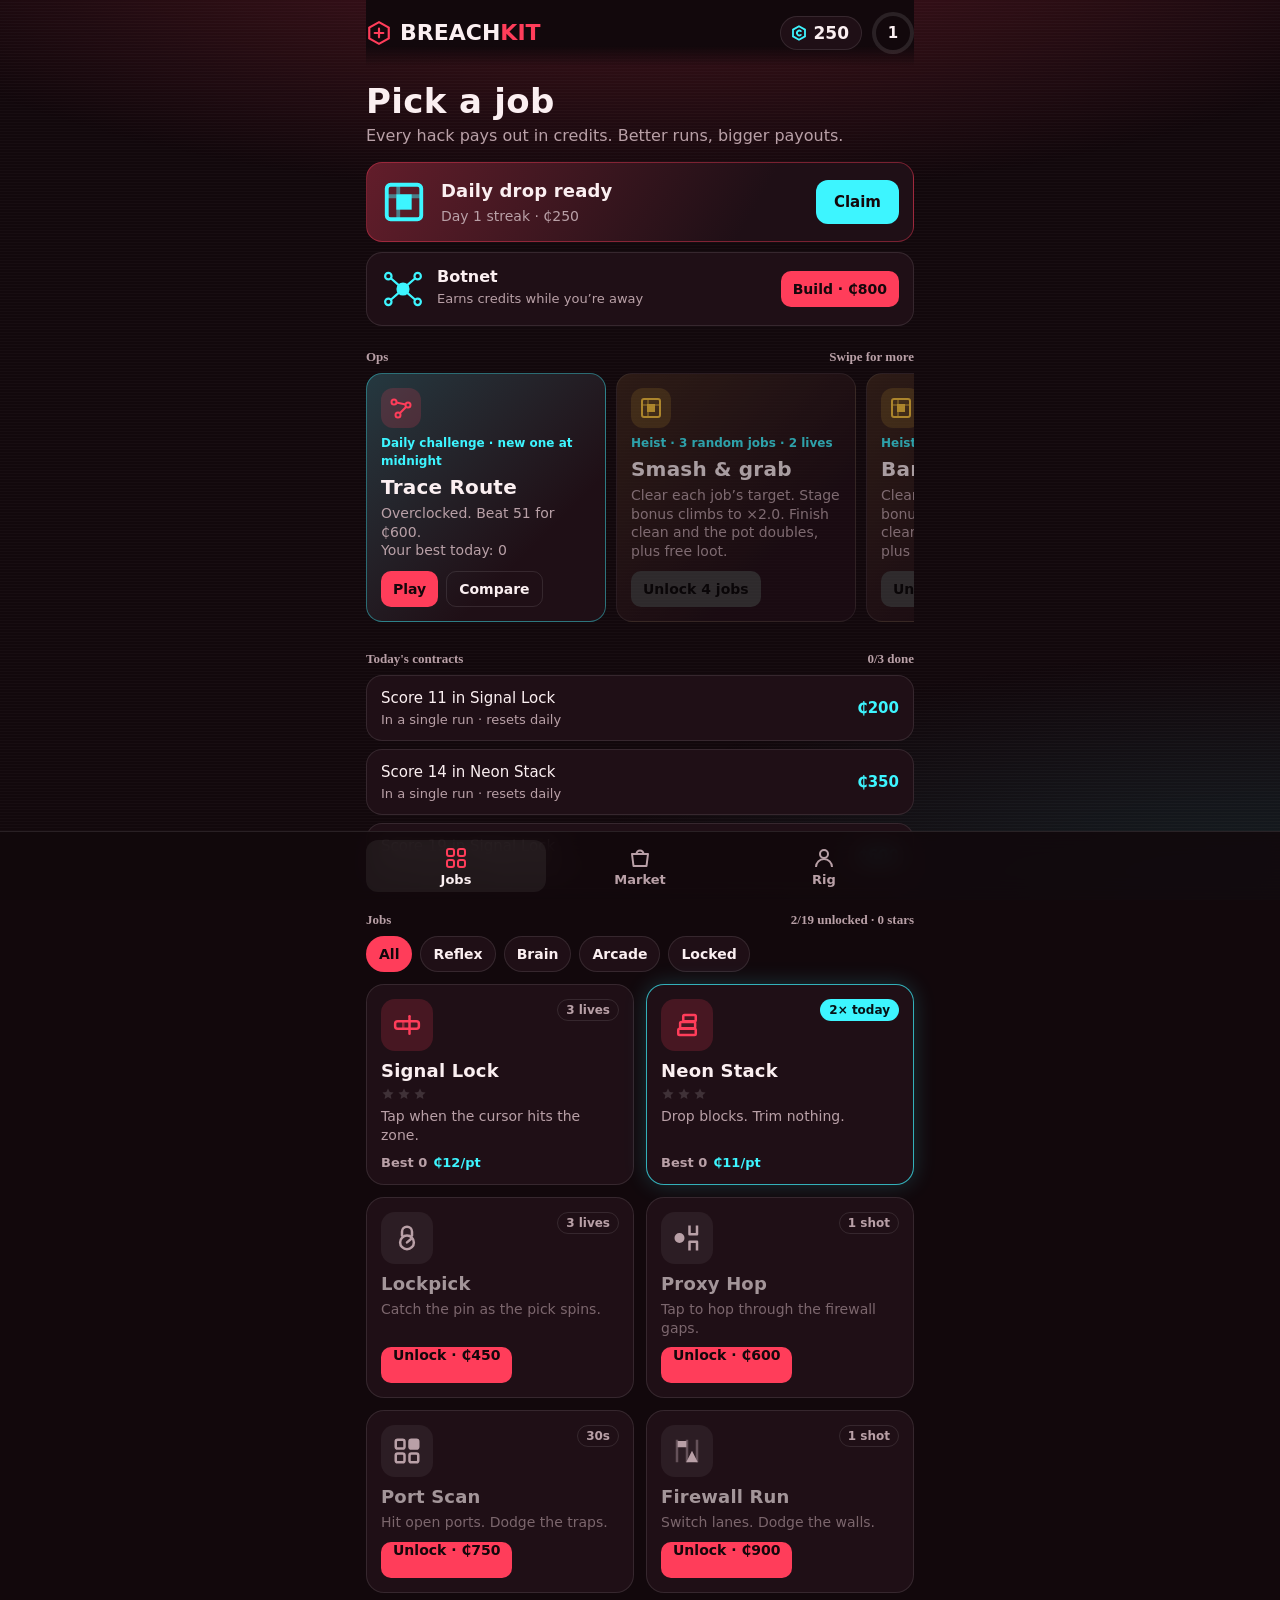
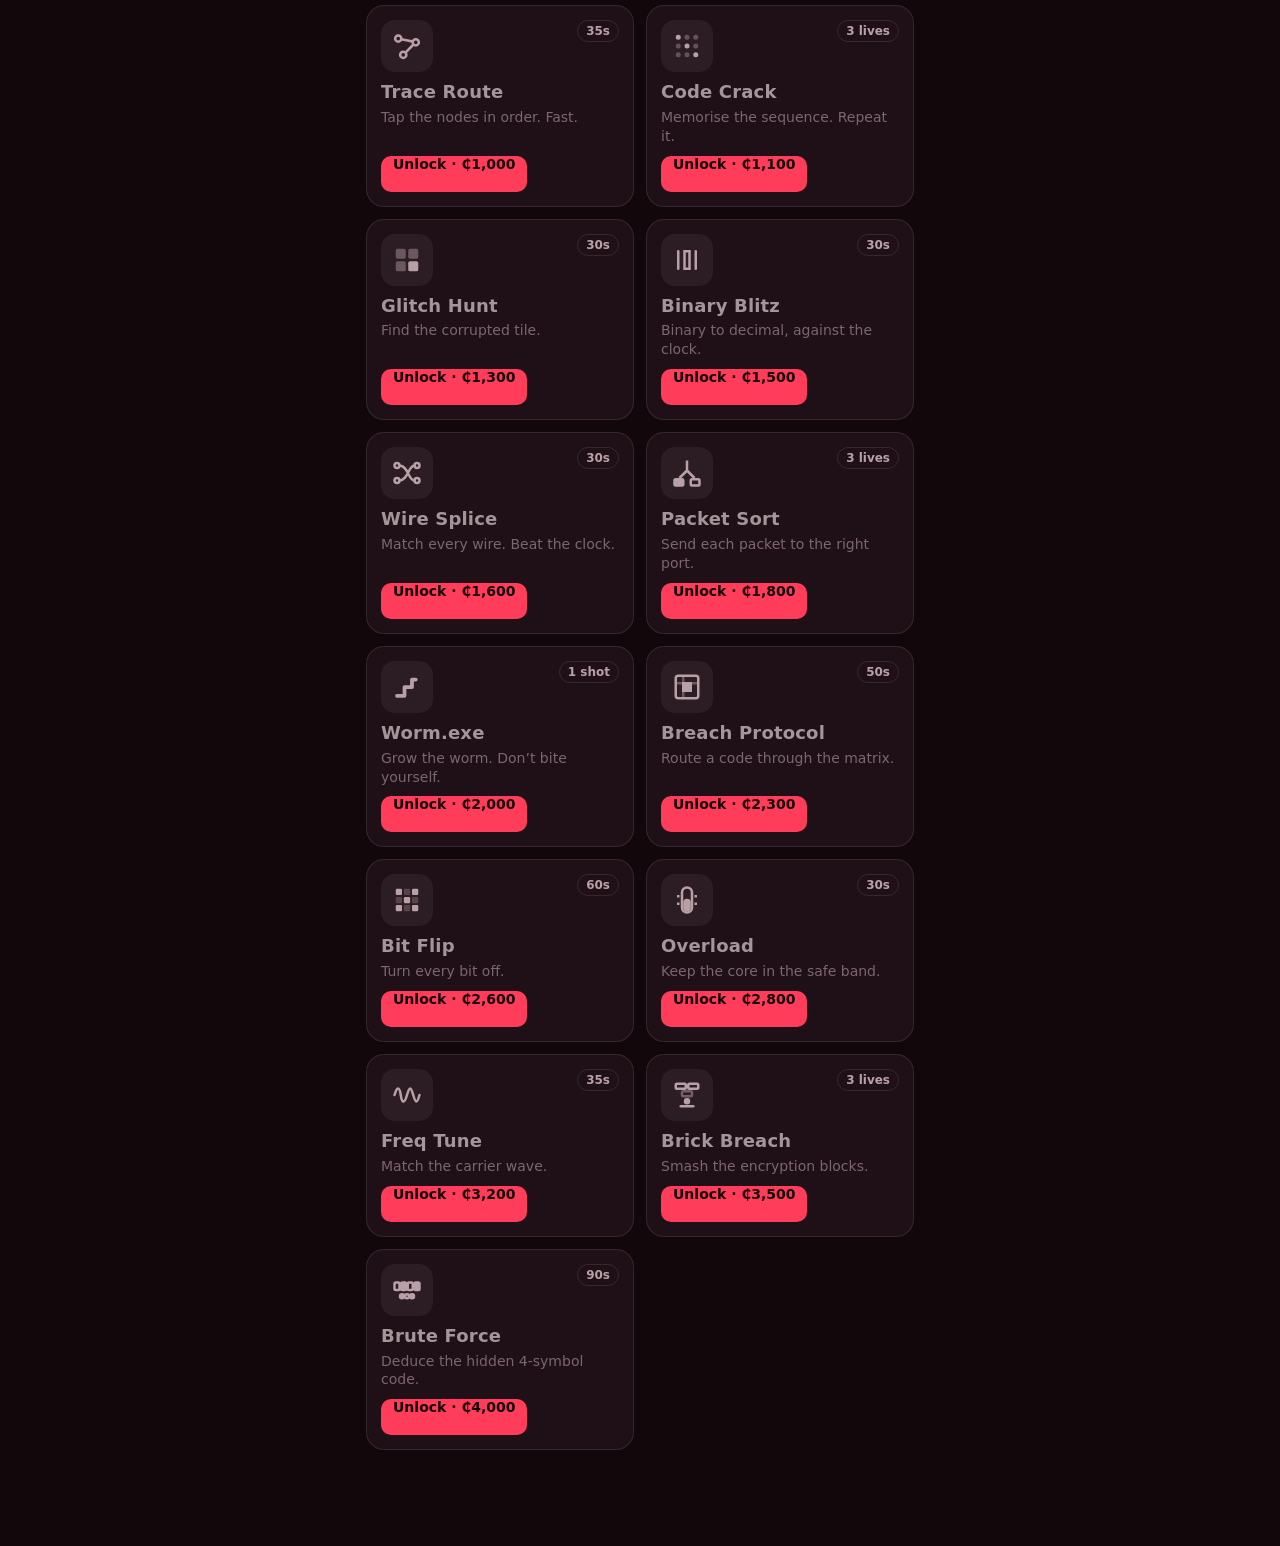
==== commit 9fe9319e: "Breach Kit game build 5: heists, skins, overclocked, daily challenge, botnet, prestige, music Co-Aut" ====
--- a/breachkit/index.html
+++ b/breachkit/index.html
@@ -149,7 +149,7 @@
 @keyframes shk{0%,100%{transform:rotate(0)}25%{transform:rotate(-6deg) scale(1.03)}75%{transform:rotate(6deg) scale(1.03)}}
 .prize{font:700 26px "Chakra Petch",system-ui,sans-serif;margin:8px 0 2px}
 .rar{font:700 13px "Chakra Petch",system-ui,sans-serif;letter-spacing:.04em}
-.r-common{color:var(--mute)}.r-rare{color:var(--b)}.r-epic{color:#c79bff}.r-legendary{color:var(--trap)}
+.r-common{color:#c9c9d6}.r-rare{color:#4da3ff}.r-epic{color:#c77dff}.r-legendary{color:#ffc93d}
 #toasts{position:fixed;left:50%;top:calc(70px + env(safe-area-inset-top));transform:translateX(-50%);z-index:60;display:grid;gap:8px;width:min(92vw,400px);pointer-events:none}
 .toast{background:var(--bg2);border:1px solid var(--b);border-radius:14px;padding:10px 14px;font-weight:600;box-shadow:0 10px 30px rgba(0,0,0,.4);animation:up .25s ease}
 /* minigame DOM */
@@ -217,6 +217,37 @@
 .caches{display:grid;gap:10px}
 .cache.vault{background:linear-gradient(120deg,color-mix(in srgb,var(--trap) 16%,var(--bg2)),var(--bg2) 70%);border-color:color-mix(in srgb,var(--trap) 40%,transparent)}.cache.vault svg{color:var(--trap)}
 .cache.vault .btn{background:var(--trap)}
+.hud .nm small{display:block;color:var(--b);font-size:12px;font-weight:600}
+.seg{display:grid;grid-template-columns:1fr 1fr;gap:4px;padding:4px;border-radius:12px;background:rgba(255,255,255,.06);margin:10px 0 6px}
+.seg button{border:0;background:none;border-radius:9px;min-height:40px;font:600 14px Barlow,system-ui,sans-serif;color:var(--mute)}.seg button.on{background:var(--a);color:#14070b}
+.ihl{color:var(--ink)!important;background:rgba(255,255,255,.06);border-radius:10px;padding:8px 10px;font-size:14px}
+.hl{display:flex;align-items:center;gap:6px;flex-wrap:wrap;margin:6px 0 12px;justify-content:center}
+.hs{width:30px;height:30px;border-radius:9px;display:grid;place-items:center;background:rgba(255,255,255,.06);color:var(--mute)}.hs svg{width:18px;height:18px}
+.hs.done{background:var(--b);color:#071216}.hs.cur{outline:2px solid var(--a);color:var(--a)}
+.hlv{display:flex;gap:6px;margin-left:8px}.hlv i{width:10px;height:10px;transform:rotate(45deg);background:var(--a);box-shadow:0 0 8px var(--a)}.hlv i.x{background:rgba(255,255,255,.15);box-shadow:none}
+.ops{display:grid;grid-auto-flow:column;grid-auto-columns:minmax(240px,82%);gap:10px;overflow-x:auto;scroll-snap-type:x mandatory;padding-bottom:6px;scrollbar-width:none}.ops::-webkit-scrollbar{display:none}
+.op{scroll-snap-align:start;display:flex;flex-direction:column;gap:6px}.op small{color:var(--b);font-weight:600;font-size:12px}.op h3{margin:0;font-size:20px;line-height:1.1}.op p{margin:0;color:var(--mute);font-size:14px;line-height:1.35}.op .grow{flex:1}
+.op .acts2{display:flex;gap:8px;margin-top:4px}.op.locked{opacity:.65}.op .ic{width:40px;height:40px;border-radius:12px;display:grid;place-items:center;background:color-mix(in srgb,var(--a) 18%,transparent);color:var(--a)}.op .ic svg{width:24px;height:24px}
+.op.chal{background:linear-gradient(135deg,color-mix(in srgb,var(--b) 18%,var(--bg2)),var(--bg2) 70%);border-color:color-mix(in srgb,var(--b) 40%,transparent)}
+.op.heist{background:linear-gradient(135deg,color-mix(in srgb,var(--trap) 13%,var(--bg2)),var(--bg2) 70%)}.op.heist .ic{background:color-mix(in srgb,var(--trap) 18%,transparent);color:var(--trap)}
+.bot{display:flex;align-items:center;gap:12px;margin-top:10px}.bot .t{flex:1}.bot .t b{display:block;font:600 16px "Chakra Petch",system-ui,sans-serif}.bot .t small{color:var(--mute);font-size:13px}
+.bot .bi{width:44px;height:44px;flex:none;color:var(--b)}.bot .xpb{margin:6px 0 0}.bot .xpb i{background:var(--b);transition:width 1s linear}
+.skins{display:grid;grid-template-columns:repeat(auto-fill,minmax(104px,1fr));gap:10px}
+.sk{border-radius:14px;border:1px solid var(--line);background:var(--bg2);padding:10px;display:flex;flex-direction:column;gap:6px}.sk.eq{border-color:var(--b)}
+.sk b{font:600 14px "Chakra Petch",system-ui,sans-serif;line-height:1.1}.sk .rar{font-size:12px}.sk .btn{min-height:34px;padding:0 8px;font-size:13px}
+.skp{height:30px;border-radius:8px;position:relative}.skp.p{height:12px;border-radius:6px;margin:9px 0}
+.skp.b::after{content:"";position:absolute;inset:0;background:repeating-linear-gradient(90deg,transparent 0 22%,rgba(0,0,0,.5) 22% 25%);border-radius:inherit}
+.skp.anim{animation:slide 2.4s linear infinite}@keyframes slide{to{background-position:200% 0}}.skp.flk{animation:flk 1.2s steps(2) infinite}@keyframes flk{50%{opacity:.4}}
+.skp.big{height:44px;width:72%;margin:0 auto}.skp.big.p{height:18px;border-radius:9px}
+.reveal{position:relative;height:150px;display:grid;place-items:center;overflow:hidden;margin:-8px -6px 4px;border-radius:16px}
+.rays{position:absolute;inset:-60%;background:repeating-conic-gradient(var(--rc) 0 7deg,transparent 7deg 20deg);opacity:.3;animation:spin 8s linear infinite;-webkit-mask:radial-gradient(circle,#000 10%,transparent 55%);mask:radial-gradient(circle,#000 10%,transparent 55%)}@keyframes spin{to{transform:rotate(1turn)}}
+.reveal svg{position:relative;width:96px;height:96px;color:var(--rc);filter:drop-shadow(0 0 18px var(--rc))}.reveal>.skp{z-index:1}
+.reveal.burst>*:last-child{animation:rpop .55s ease}@keyframes rpop{0%{transform:scale(.6);filter:brightness(3)}60%{transform:scale(1.08)}}
+.reel{font:700 22px "Chakra Petch",system-ui,sans-serif;min-height:32px;margin:8px 0 2px;transition:color .1s}
+.code{display:flex;gap:8px;margin:0 0 14px}.code input,.cmp input{flex:1;width:100%;background:rgba(255,255,255,.06);border:1px solid var(--line);border-radius:10px;color:var(--ink);font:600 16px "Chakra Petch",system-ui,sans-serif;padding:0 10px;min-height:44px}
+.cmp{display:grid;gap:10px;margin-bottom:12px}.vs{display:grid;grid-template-columns:1fr auto 1fr;gap:8px;align-items:center;margin:4px 0 14px}.vs div{background:rgba(255,255,255,.05);border-radius:12px;padding:10px}.vs b{display:block;font:700 28px "Chakra Petch",system-ui,sans-serif}.vs span{color:var(--mute);font-size:13px;overflow-wrap:anywhere}.vs .win{outline:2px solid var(--b)}
+.pres{display:flex;gap:12px;align-items:center}.pres .t{flex:1}.pres .t b{display:block;font:600 17px "Chakra Petch",system-ui,sans-serif}.pres .t small{color:var(--mute);font-size:13px;line-height:1.35;display:block}
+input[type=range]{width:140px;accent-color:var(--a);min-height:36px}
 @media(prefers-reduced-motion:reduce){*{animation-duration:.01ms!important}}
 </style>
 </head>
@@ -232,6 +263,9 @@
       <h2>Pick a job</h2>
       <p class="sub">Every hack pays out in credits. Better runs, bigger payouts.</p>
       <div id="daily"></div>
+      <div id="botnet"></div>
+      <div class="sec"><span>Ops</span><span>Swipe for more</span></div>
+      <div class="ops" id="ops"></div>
       <div class="sec"><span>Today's contracts</span><span id="ctnote"></span></div>
       <div class="ctr" id="contracts"></div>
       <div class="sec"><span>Jobs</span><span id="jcount"></span></div>
@@ -253,6 +287,12 @@
       <div class="card list" id="ups"></div>
       <div class="sec"><span>Consumables</span></div>
       <div class="card list" id="cons"></div>
+      <div class="sec"><span>Botnet</span><span>Earns while you’re away</span></div>
+      <div class="card list" id="botups"></div>
+      <div class="sec"><span>Pointer skins</span><span id="skc"></span></div>
+      <div class="skins" id="skp"></div>
+      <div class="sec"><span>Block skins</span><span>Stack, bricks, worm</span></div>
+      <div class="skins" id="skb"></div>
       <div class="sec"><span>Themes</span></div>
       <div class="themes" id="themes"></div>
     </section>
@@ -261,6 +301,8 @@
       <div class="card prof"><div class="ava" id="ava">G</div><div style="flex:1"><input id="handle" maxlength="16" aria-label="Handle" spellcheck="false"><small id="ptitle"></small></div></div>
       <div class="sec"><span>Level progress</span><span id="xpt"></span></div>
       <div class="card"><div class="xpb"><i id="pxp"></i></div><div class="xpl"><span id="pl1"></span><span id="pl2"></span></div></div>
+      <div class="sec"><span>Prestige</span></div>
+      <div id="prest"></div>
       <div class="sec"><span>Titles</span></div>
       <div class="chips" id="titles"></div>
       <div class="sec"><span>Stats</span></div>
@@ -272,6 +314,7 @@
       <div class="sec"><span>Settings</span></div>
       <div class="card list">
         <div class="row"><div class="t"><b>Sound</b><small>Blips and bloops</small></div><button class="btn sm ghost" id="snd"></button></div>
+        <div class="row"><div class="t"><b>Music</b><small>Synthwave, played live by the app</small></div><input type="range" id="mus" min="0" max="1" step="0.05" aria-label="Music volume"></div>
         <div class="row" id="updrow" hidden><div class="t"><b>Updates</b><small id="updinfo">Automatic</small></div><button class="btn sm ghost" id="updchk">Check now</button></div>
         <div class="row"><div class="t"><b>Wipe progress</b><small>Start over from zero</small></div><button class="btn sm ghost" id="wipe">Wipe</button></div>
       </div>
@@ -316,6 +359,7 @@
  {id:'void',name:'Void Pulse',a:'#8c7bff',b:'#3dffb0',bg:'#08071a',bg2:'#120f2b',crate:1},
  {id:'mainframe',name:'Mainframe',a:'#3dff7a',b:'#eaffef',bg:'#040c06',bg2:'#0b1a0f',crate:1},
  {id:'koi',name:'Neon Koi',a:'#ff8a3d',b:'#3d8bff',bg:'#0b0a12',bg2:'#17141f',crate:1},
+ {id:'zerocool',name:'Zero Cool',a:'#ffffff',b:'#ff2e88',bg:'#0a0a0a',bg2:'#161616',px:1},
 ];
 const LEVEL_TITLES={3:'Netrunner',6:'Zero Day',10:'Root Access',15:'Ghost in the Wire',20:'Architect'};
 const CRATE_TITLES=['Packet Witch','Glitch Saint','Null Pointer','Firewall Breaker','Daemon Whisperer','Static Prophet','Kernel Panic','Ping of Death','Root Kit','Cache Money','Sudo Make Me'];
@@ -350,14 +394,14 @@
 
 /* ---------- save ---------- */
 const KEY='breach_kit_v1';
-const DEF={cr:250,xp:0,lvl:1,unlocked:['signal','stack'],best:{},plays:{},up:{mult:0,shield:0,slow:0,time:0,xp:0},themes:['breach'],theme:'breach',titles:['Script Kiddie'],title:'Script Kiddie',handle:'ghost_'+ri(100,999),revives:1,earned:0,runs:0,daily:{last:'',streak:0},contracts:{day:'',list:[]},ach:{},mute:false,perfects:0,crates:0,vaults:0,hotRuns:0,filter:'all'};
+const DEF={cr:250,xp:0,lvl:1,unlocked:['signal','stack'],best:{},plays:{},up:{mult:0,shield:0,slow:0,time:0,xp:0},themes:['breach'],theme:'breach',titles:['Script Kiddie'],title:'Script Kiddie',handle:'ghost_'+ri(100,999),revives:1,earned:0,runs:0,daily:{last:'',streak:0},contracts:{day:'',list:[]},ach:{},mute:false,perfects:0,crates:0,vaults:0,hotRuns:0,filter:'all',skins:['p_def','b_def'],skin:{p:'p_def',b:'b_def'},bestH:{},heists:0,heistWins:0,bot:{lvl:0,cap:0,last:0},prestige:0,music:.5,chal:{day:'',best:0,claimed:false,streak:0,last:''}};
 const fresh=()=>JSON.parse(JSON.stringify(DEF));
 let S;
-function load(){try{const raw=localStorage.getItem(KEY);S=raw?Object.assign(fresh(),JSON.parse(raw)):fresh()}catch(e){S=fresh()}S.up=Object.assign({},DEF.up,S.up)}
+function load(){try{const raw=localStorage.getItem(KEY);S=raw?Object.assign(fresh(),JSON.parse(raw)):fresh()}catch(e){S=fresh()}S.up=Object.assign({},DEF.up,S.up);for(const k of ['skin','bot','chal'])S[k]=Object.assign({},DEF[k],S[k])}
 function save(){try{localStorage.setItem(KEY,JSON.stringify(S))}catch(e){}}
 load();
 const T=()=>THEMES.find(t=>t.id===S.theme)||THEMES[0];
-const mult=()=>(1+.15*S.up.mult)*(1+starTotal()*.01),xpMult=()=>1+.2*S.up.xp,slowF=()=>1-.06*S.up.slow,extraT=()=>4*S.up.time;
+const mult=()=>(1+.15*S.up.mult)*(1+starTotal()*.01)*(1+.25*S.prestige),xpMult=()=>(1+.2*S.up.xp)*(1+.25*S.prestige),slowF=()=>1-.06*S.up.slow,extraT=()=>4*S.up.time;
 const xpNeed=l=>Math.round(150*Math.pow(l,1.3));
 const upCost=u=>Math.round(u.base*Math.pow(2.1,S.up[u.id]));
 
@@ -381,7 +425,7 @@
     rr(x,pad,by,bw,bh,12);x.fillStyle='rgba(255,255,255,.045)';x.fill();x.strokeStyle='rgba(255,255,255,.16)';x.lineWidth=1;x.stroke();
     for(let i=0;i<=20;i++){x.fillStyle=i%5?'rgba(255,255,255,.14)':'rgba(255,255,255,.35)';x.fillRect(pad+bw*i/20-.5,by+bh+8,1,i%5?6:12)}
     const zx=pad+bw*(zone.c-zone.w/2),zw=bw*zone.w;x.fillStyle=hexA(th.a,.25);x.fillRect(zx,by,zw,bh);x.fillStyle=hexA(th.a,.6);x.fillRect(pad+bw*zone.c-zw*.12,by,zw*.24,bh);x.strokeStyle=th.a;x.lineWidth=2;x.strokeRect(zx+1,by+1,zw-2,bh-2);
-    const cx=pad+bw*pos;x.shadowColor=th.b;x.shadowBlur=20;x.fillStyle=th.b;x.fillRect(cx-2.5,by-16,5,bh+32);x.shadowBlur=0;
+    const cx=pad+bw*pos,pc=PC(now)||th.b;x.shadowColor=pc;x.shadowBlur=20;x.fillStyle=pc;x.fillRect(cx-2.5,by-16,5,bh+32);x.shadowBlur=0;
     rip=rip.filter(r=>(r.t+=dt)<450);for(const r of rip){const k=r.t/450;x.strokeStyle=r.ok?hexA(th.b,1-k):`rgba(255,40,70,${1-k})`;x.lineWidth=3;x.strokeRect(pad+bw*r.x-16-k*70,by-k*36,32+k*140,bh+k*72)}
     x.fillStyle='rgba(255,255,255,.55)';x.font='600 14px Barlow,system-ui,sans-serif';x.textAlign='center';x.fillText(`Zone ${Math.round(zone.w*100)}%   ·   Speed ${(speed/.00055).toFixed(1)}x`,W/2,by+bh+48)}
 }},
@@ -399,7 +443,7 @@
     else{combo=0;const cutL=cur.x<top.x;deb.push({x:cutL?cur.x:r,y:yOf(cur.i)-cam,w:cur.w-ov,vy:0,vx:(cutL?-1:1)*.06,r:0,vr:(cutL?-1:1)*.003,i:cur.i});nx=l;nw=ov;api.add(1);sfx.hit()}
     blocks.push({x:nx,w:nw,i:blocks.length});layer++;spawn()});
   api.hint('Tap to drop the block');
-  const col=i=>mix(th.a,th.b,(Math.sin(i*.32)+1)/2);
+  const col=i=>BC(i,performance.now())||mix(th.a,th.b,(Math.sin(i*.32)+1)/2);
   function blk(x,X,Y,w,i,glow){x.fillStyle=col(i);if(glow){x.shadowColor=col(i);x.shadowBlur=22}x.fillRect(X,Y,w,bh-2);x.shadowBlur=0;x.fillStyle='rgba(255,255,255,.35)';x.fillRect(X,Y,w,2);x.fillStyle='rgba(0,0,0,.22)';x.fillRect(X+w*.7,Y+2,w*.3,bh-4)}
   function draw(now){const{x,W,H}=cv;x.clearRect(0,0,W,H);x.fillStyle='rgba(255,255,255,.05)';x.font=`700 ${Math.min(W*.5,220)}px "Chakra Petch",system-ui,sans-serif`;x.textAlign='center';x.textBaseline='middle';x.fillText(layer,W/2,H*.42);
     const gy=yOf(-1)+2;if(gy<H){x.fillStyle='rgba(255,255,255,.06)';x.fillRect(0,gy,W,H-gy);x.fillStyle=hexA(th.b,.5);x.fillRect(0,gy,W,2)}
@@ -426,7 +470,7 @@
     x.lineWidth=R*.24;x.strokeStyle=hexA(th.b,.22);x.beginPath();x.arc(cx,cy,R,target-tol,target+tol);x.stroke();
     const tx=cx+Math.cos(target)*R,ty=cy+Math.sin(target)*R;x.shadowColor=th.b;x.shadowBlur=24;x.fillStyle=th.b;x.beginPath();x.arc(tx,ty,R*.09,0,TAU);x.fill();x.shadowBlur=0;
     fx=fx.filter(f=>(f.t+=dt)<400);for(const f of fx){const k=f.t/400;x.strokeStyle=hexA(th.b,1-k);x.lineWidth=3;x.beginPath();x.arc(cx+Math.cos(f.a)*R,cy+Math.sin(f.a)*R,R*(.1+k*.35),0,TAU);x.stroke()}
-    x.save();x.translate(cx,cy);x.rotate(ang);x.shadowColor=th.a;x.shadowBlur=16;x.fillStyle='#fff';rr(x,R*.74,-4,R*.4,8,4);x.fill();x.restore();x.shadowBlur=0;
+    const pc=PC(now);x.save();x.translate(cx,cy);x.rotate(ang);x.shadowColor=pc||th.a;x.shadowBlur=16;x.fillStyle=pc||'#fff';rr(x,R*.74,-4,R*.4,8,4);x.fill();x.restore();x.shadowBlur=0;
     x.textAlign='center';x.textBaseline='middle';x.fillStyle=th.a;x.font=`700 ${R*.58}px "Chakra Petch",system-ui,sans-serif`;x.fillText(pins,cx,cy+R*.02);x.font='600 14px Barlow,system-ui,sans-serif';x.fillStyle='rgba(255,255,255,.6)';x.fillText('pins left',cx,cy+R*.42);x.fillText('Lock '+lock,cx,cy-R*.4);x.textBaseline='alphabetic'}
   return{revive(){place()}};
 }},
@@ -512,7 +556,7 @@
     for(const p of pipes){for(const[a,b]of[[0,p.gy-p.gh/2],[p.gy+p.gh/2,FL()]]){x.fillStyle=hexA(th.a,.22);x.fillRect(p.x,a,pw,b-a);x.strokeStyle=th.a;x.lineWidth=2;x.strokeRect(p.x+1,a+1,pw-2,b-a-2);x.fillStyle=hexA(th.a,.35);for(let yy=a+8;yy<b-4;yy+=12)x.fillRect(p.x+6,yy,pw-12,2)}}
     x.fillStyle='rgba(255,255,255,.05)';x.fillRect(0,FL(),W,H-FL());x.fillStyle=hexA(th.b,.5);x.fillRect(0,FL(),W,2);
     trail.forEach((ty,i)=>{x.fillStyle=hexA(th.b,i/trail.length*.25);x.beginPath();x.arc(x0-(trail.length-i)*4,ty,r*(.4+i/trail.length*.5),0,TAU);x.fill()});
-    if(grace>0&&Math.floor(now/90)%2)x.globalAlpha=.4;x.shadowColor=th.b;x.shadowBlur=20;x.fillStyle=th.b;x.beginPath();x.arc(x0,y,r,0,TAU);x.fill();x.shadowBlur=0;x.globalAlpha=1;
+    if(grace>0&&Math.floor(now/90)%2)x.globalAlpha=.4;{const pc=PC(now)||th.b;x.shadowColor=pc;x.shadowBlur=20;x.fillStyle=pc}x.beginPath();x.arc(x0,y,r,0,TAU);x.fill();x.shadowBlur=0;x.globalAlpha=1;
     x.textAlign='center';x.fillStyle='rgba(255,255,255,.07)';x.font=`700 ${Math.min(W*.4,180)}px "Chakra Petch",system-ui,sans-serif`;x.fillText(passed,W/2,H*.5);
     if(ready){x.fillStyle='rgba(255,255,255,.75)';x.font='600 17px Barlow,system-ui,sans-serif';x.fillText('Tap to hop',W/2,H*.62)}}
   return{revive(){pipes=pipes.filter(p=>p.x>X()+cv.W*.4);y=cv.H*.45;vy=0;ready=true;grace=1300}};
@@ -531,7 +575,7 @@
   function draw(now,lw,sz,py,rh){const{x,W,H}=cv;x.clearRect(0,0,W,H);x.strokeStyle='rgba(255,255,255,.1)';x.lineWidth=2;x.setLineDash([18,18]);x.lineDashOffset=-(t*.3%36);for(let i=1;i<L;i++){x.beginPath();x.moveTo(i*lw,0);x.lineTo(i*lw,H);x.stroke()}x.setLineDash([]);
     for(const r of rows){r.b.forEach((v,i)=>{if(!v)return;const X=i*lw+8,w=lw-16;x.fillStyle=hexA(th.a,.3);x.fillRect(X,r.y,w,rh);x.strokeStyle=th.a;x.lineWidth=2;x.strokeRect(X+1,r.y+1,w-2,rh-2);x.fillStyle=hexA(th.a,.55);for(let s=X+6;s<X+w-6;s+=14)x.fillRect(s,r.y+4,6,rh-8)});
       if(r.c>=0){const cx=r.c*lw+lw/2,cy=r.y+rh/2,s=sz*.28;x.shadowColor=th.b;x.shadowBlur=16;x.fillStyle=th.b;x.beginPath();x.moveTo(cx,cy-s);x.lineTo(cx+s,cy);x.lineTo(cx,cy+s);x.lineTo(cx-s,cy);x.fill();x.shadowBlur=0}}
-    const cx=lx*lw+lw/2;if(grace>0&&Math.floor(now/90)%2)x.globalAlpha=.4;x.shadowColor=th.b;x.shadowBlur=22;x.fillStyle=th.b;x.beginPath();x.moveTo(cx,py-sz/2);x.lineTo(cx+sz/2,py+sz/2);x.lineTo(cx,py+sz*.25);x.lineTo(cx-sz/2,py+sz/2);x.closePath();x.fill();x.shadowBlur=0;x.globalAlpha=1}
+    const cx=lx*lw+lw/2;if(grace>0&&Math.floor(now/90)%2)x.globalAlpha=.4;{const pc=PC(now)||th.b;x.shadowColor=pc;x.shadowBlur=22;x.fillStyle=pc}x.beginPath();x.moveTo(cx,py-sz/2);x.lineTo(cx+sz/2,py+sz/2);x.lineTo(cx,py+sz*.25);x.lineTo(cx-sz/2,py+sz/2);x.closePath();x.fill();x.shadowBlur=0;x.globalAlpha=1}
   api.hint('Tap left or right side to switch lanes');
   return{revive(){rows=rows.filter(r=>r.y<cv.H*.35);grace=1200}};
 }},
@@ -556,7 +600,7 @@
     x.fillStyle='rgba(255,255,255,.05)';for(let i=0;i<C;i++)for(let j=0;j<R;j++)x.fillRect(ox+i*cs+cs/2-1,oy+j*cs+cs/2-1,2,2);
     const pf=.5+Math.sin(now*.008)*.12;x.shadowColor=th.a;x.shadowBlur=14;x.fillStyle=th.a;x.fillRect(ox+food[0]*cs+cs*(1-pf)/2,oy+food[1]*cs+cs*(1-pf)/2,cs*pf,cs*pf);
     if(gold){const gx=ox+(gold.p[0]+.5)*cs,gy=oy+(gold.p[1]+.5)*cs,s=cs*.4;x.shadowColor='#ffc93d';x.fillStyle='#ffc93d';x.beginPath();x.moveTo(gx,gy-s);x.lineTo(gx+s,gy);x.lineTo(gx,gy+s);x.lineTo(gx-s,gy);x.fill();x.shadowBlur=0;x.strokeStyle='rgba(255,201,61,.6)';x.lineWidth=2;x.beginPath();x.arc(gx,gy,cs*.65,-Math.PI/2,-Math.PI/2+TAU*gold.t/5000);x.stroke()}
-    x.shadowBlur=0;sn.forEach((s,i)=>{const k=i/Math.max(1,sn.length-1);x.fillStyle=mix(th.b,th.a,k*.8);if(!i){x.shadowColor=th.b;x.shadowBlur=14}rr(x,ox+s[0]*cs+1.5,oy+s[1]*cs+1.5,cs-3,cs-3,cs*.28);x.fill();x.shadowBlur=0});
+    x.shadowBlur=0;sn.forEach((s,i)=>{const k=i/Math.max(1,sn.length-1);x.fillStyle=BC(i,now)||mix(th.b,th.a,k*.8);if(!i){x.shadowColor=th.b;x.shadowBlur=14}rr(x,ox+s[0]*cs+1.5,oy+s[1]*cs+1.5,cs-3,cs-3,cs*.28);x.fill();x.shadowBlur=0});
     const h=sn[0];x.fillStyle='#0b0b0e';const ex=ox+(h[0]+.5)*cs,ey=oy+(h[1]+.5)*cs,px=-dir[1]*cs*.18,py=dir[0]*cs*.18;for(const sgn of[-1,1]){x.beginPath();x.arc(ex+px*sgn+dir[0]*cs*.12,ey+py*sgn+dir[1]*cs*.12,cs*.09,0,TAU);x.fill()}}
   api.hint('Swipe or tap to steer');
   return{revive(){dead=false;reset();gold=null;food=free();acc=0}};
@@ -584,9 +628,9 @@
       bricks=bricks.filter(b=>!b.dead);if(!bricks.length){api.add(20,'WALL CLEARED +20');sfx.perfect();build();park()}}
     for(const p of parts){p.t+=dt;p.vy+=dt*.0012;p.x+=p.vx*dt;p.y+=p.vy*dt}parts=parts.filter(p=>p.t<700);draw()});
   function draw(){const{x,W,H}=cv,r=br();x.clearRect(0,0,W,H);
-    for(const b of bricks){x.fillStyle=mix(th.a,th.b,b.r/Math.max(1,rows-1));x.globalAlpha=b.hp>1?1:.85;rr(x,b.x,b.y,b.w,b.h,4);x.fill();x.globalAlpha=1;x.fillStyle='rgba(255,255,255,.3)';x.fillRect(b.x+3,b.y+2,b.w-6,2);if(b.hp>1){x.strokeStyle='#fff';x.lineWidth=2;rr(x,b.x+3,b.y+3,b.w-6,b.h-6,3);x.stroke()}}
+    const now=performance.now();for(const b of bricks){x.fillStyle=BC(b.r,now)||mix(th.a,th.b,b.r/Math.max(1,rows-1));x.globalAlpha=b.hp>1?1:.85;rr(x,b.x,b.y,b.w,b.h,4);x.fill();x.globalAlpha=1;x.fillStyle='rgba(255,255,255,.3)';x.fillRect(b.x+3,b.y+2,b.w-6,2);if(b.hp>1){x.strokeStyle='#fff';x.lineWidth=2;rr(x,b.x+3,b.y+3,b.w-6,b.h-6,3);x.stroke()}}
     for(const p of parts){x.globalAlpha=1-p.t/700;x.fillStyle=p.c;x.fillRect(p.x,p.y,4,4)}x.globalAlpha=1;
-    x.shadowColor=th.b;x.shadowBlur=18;x.fillStyle=th.b;rr(x,px-pw()/2,PY(),pw(),12,6);x.fill();x.shadowColor='#fff';x.fillStyle='#fff';x.beginPath();x.arc(ball.x,ball.y,r,0,TAU);x.fill();x.shadowBlur=0;
+    {const pc=PC(now)||th.b;x.shadowColor=pc;x.shadowBlur=18;x.fillStyle=pc}rr(x,px-pw()/2,PY(),pw(),12,6);x.fill();x.shadowColor='#fff';x.fillStyle='#fff';x.beginPath();x.arc(ball.x,ball.y,r,0,TAU);x.fill();x.shadowBlur=0;
     if(stuck){x.fillStyle='rgba(255,255,255,.7)';x.font='600 16px Barlow,system-ui,sans-serif';x.textAlign='center';x.fillText('Drag to aim · lift to launch',W/2,PY()-40)}
     x.fillStyle='rgba(255,255,255,.4)';x.font='600 13px Barlow,system-ui,sans-serif';x.textAlign='right';x.fillText('Wall '+wave,W-10,H-10)}
   return{revive(){park()}};
@@ -689,7 +733,7 @@
 /* ---------- run engine ---------- */
 let RUN=null;
 const API={
-  get el(){return RUN.el},get theme(){return T()},get slow(){return slowF()},
+  get el(){return RUN.el},get theme(){return T()},get slow(){return slowF()*(RUN&&RUN.hard?1.35:1)},
   get alive(){return !!RUN&&RUN.started&&!RUN.over&&!RUN.paused},
   loop(f){RUN.loops.push(f)},
   listen(t,e,f,o){t.addEventListener(e,f,o);RUN.ls.push([t,e,f])},
@@ -697,7 +741,7 @@
   onKey(f){RUN.keyFn=f},
   onTap(f){RUN.tapFn=f;API.listen(RUN.el,'pointerdown',e=>{if(e.button>0)return;e.preventDefault();if(API.alive)f(e)})},
   canvas(){const el=RUN.el,c=document.createElement('canvas');el.appendChild(c);const x=c.getContext('2d'),o={c,x,W:1,H:1};const fit=()=>{const r=el.getBoundingClientRect(),d=Math.min(2,window.devicePixelRatio||1);o.W=Math.max(1,r.width);o.H=Math.max(1,r.height);c.width=o.W*d;c.height=o.H*d;x.setTransform(d,0,0,d,0,0)};fit();const ro=new ResizeObserver(fit);ro.observe(el);RUN.ros.push(ro);return o},
-  add(n,label){RUN.score+=n;$('#hsc').textContent=fmt(RUN.score);if(label)API.pop(label)},
+  add(n,label){RUN.score+=n;$('#hsc').textContent=fmt(RUN.score);if(label)API.pop(label);if(RUN.heist&&!RUN.cleared&&RUN.score>=RUN.target){RUN.cleared=true;API.pop('TARGET HIT');sfx.perfect();API.after(550,()=>finish('Stage cleared'))}},
   perfect(){RUN.perf++;S.perfects++},
   pop(t,cls=''){const p=document.createElement('div');p.className='pop '+cls;p.textContent=t;$('#stage').appendChild(p);setTimeout(()=>p.remove(),900)},
   hint(t){$('#hint').textContent=t},
@@ -706,11 +750,23 @@
   penalty(s,label){if(!API.alive)return;RUN.time=Math.max(.01,RUN.time-s);sfx.bad();API.hurt();API.pop(label||('−'+s+'s'),'bad')},
   bonusTime(s){RUN.time+=s;RUN.tMax=Math.max(RUN.tMax,RUN.time)},
 };
-function startRun(id){const g=G.find(x=>x.id===id);$('#stage').innerHTML='';const el=document.createElement('div');el.className='stage-in';$('#stage').appendChild(el);
-  const lives=g.mode==='lives'?3+S.up.shield:1;RUN={g,el,score:0,lives,maxLives:lives,time:g.mode==='timer'?g.time+extraT():0,tMax:0,loops:[],timers:[],ls:[],ros:[],over:false,paused:false,started:false,revived:false,perf:0,inst:null,tapFn:null,keyFn:null,sec:99};RUN.tMax=RUN.time;
-  $('#play').hidden=false;document.body.style.overflow='hidden';$('#hnm').textContent=g.name;$('#hsc').textContent='0';$('#hint').textContent='';hudSub();
-  const modeTxt=g.mode==='lives'?`${lives} lives`:g.mode==='timer'?`${RUN.time} seconds`:'One mistake ends it';
-  const intro=$('#intro');intro.hidden=false;intro.innerHTML=`<div class="card"><div class="ic">${ICON[g.id]}</div><h3>${g.name}</h3><p>${g.how}</p><div class="tags"><span class="chip">${modeTxt}</span><span class="chip">₵${g.rate}${mult()>1?' × '+mult().toFixed(2):''} per point</span><span class="chip">Best ${fmt(S.best[g.id]||0)}</span>${S.contracts.hot===g.id?'<span class="chip on">2× payout today</span>':''}</div><p style="font-size:13px;margin:0 0 14px">Stars at ${starT(g.id).join(' · ')} points</p><button class="btn wide" id="go">Start job</button></div>`;
+const fmt2=n=>n>=10?fmt(n):(Math.round(n*10)/10).toString();
+const esc=t=>String(t).replace(/[&<>"']/g,c=>({'&':'&amp;','<':'&lt;','>':'&gt;','"':'&quot;',"'":'&#39;'}[c]));
+function modeLine(){const R=RUN;return R.heist?`Heist stage ${R.heist.i+1}/${R.heist.stages.length} · clear at ${fmt(R.target)}`:R.chal?`Daily challenge · beat ${fmt(chalToday().target)}`:R.hard?'Overclocked · 2× pay':''}
+function startRun(id,opts={}){const g=G.find(x=>x.id===id);$('#stage').innerHTML='';const el=document.createElement('div');el.className='stage-in';$('#stage').appendChild(el);
+  const hard=!!(opts.hard||opts.chal),H=opts.heist||null;
+  const lives=g.mode==='lives'?Math.max(1,3+S.up.shield-(hard?1:0)):1,time=g.mode==='timer'?Math.round((g.time+extraT())*(hard?.75:1)):0;
+  RUN={g,el,score:0,lives,maxLives:lives,time,tMax:time,loops:[],timers:[],ls:[],ros:[],over:false,paused:false,started:false,revived:false,perf:0,inst:null,tapFn:null,keyFn:null,sec:99,hard,heist:H,chal:!!opts.chal,target:H?H.target:0,cleared:false};
+  $('#play').hidden=false;document.body.style.overflow='hidden';const ml=modeLine();$('#hnm').innerHTML=g.name+(ml?`<small>${ml}</small>`:'');$('#hsc').textContent='0';$('#hint').textContent='';hudSub();
+  const modeTxt=g.mode==='lives'?`${lives} ${lives>1?'lives':'life'}`:g.mode==='timer'?`${time} seconds`:'One mistake ends it';
+  let top='',btn='Start job';
+  if(H){top=`<p class="ihl">Stage ${H.i+1} of ${H.stages.length} · reach <b>${fmt(H.target)}</b> to clear it · pot ₵${fmt(H.pot)}</p><div class="hl">${heistPips(H)}</div>`;btn='Start stage'}
+  else if(opts.chal){const C=chalToday();top=`<p class="ihl">Daily challenge · Overclocked · beat <b>${fmt(C.target)}</b> for ₵${fmt(chalReward())}</p>`;btn='Start challenge'}
+  else if(stars(id)===3){top=`<div class="seg"><button class="${hard?'':'on'}" data-m="0">Normal</button><button class="${hard?'on':''}" data-m="1">Overclocked · 2×</button></div>${hard?'<p style="font-size:13px;margin:0 0 6px">35% faster, 25% less time, one less life. Double pay.</p>':''}`;if(hard)btn='Start overclocked'}
+  else top='<p style="font-size:13px;margin:0 0 6px">3 stars unlocks Overclocked mode: faster, double pay.</p>';
+  const best=hard&&!opts.chal?S.bestH[g.id]||0:S.best[g.id]||0;
+  const intro=$('#intro');intro.hidden=false;intro.innerHTML=`<div class="card"><div class="ic">${ICON[g.id]}</div><h3>${g.name}</h3><p>${g.how}</p>${top}<div class="tags"><span class="chip">${modeTxt}</span><span class="chip">₵${fmt2(g.rate*mult()*(hard?2:1))} per point</span><span class="chip">${hard&&!opts.chal?'OC best':'Best'} ${fmt(best)}</span>${S.contracts.hot===g.id&&!H?'<span class="chip on">2× payout today</span>':''}</div><p style="font-size:13px;margin:0 0 14px">Stars at ${starT(g.id).join(' · ')} points</p><button class="btn wide" id="go">${btn}</button></div>`;
+  intro.querySelectorAll('[data-m]').forEach(b=>b.onclick=()=>{sfx.tap();startRun(id,{hard:b.dataset.m==='1'})});
   $('#go').onclick=()=>{sfx.tap();intro.hidden=true;RUN.started=true;RUN.inst=g.start(API)||null;RUN.last=performance.now();RUN.raf=requestAnimationFrame(frame)}}
 function frame(now){const R=RUN;if(!R||R.over)return;const dt=Math.min(50,now-R.last);R.last=now;
   if(!R.paused){if(R.g.mode==='timer'){R.time-=dt/1000;const s=Math.ceil(R.time);if(s<=5&&s<R.sec&&s>0){sfx.tick()}R.sec=s;if(R.time<=0){R.time=0;hudTime();finish('Time up');return}}
@@ -718,27 +774,34 @@
   if(!R.over)R.raf=requestAnimationFrame(frame)}
 function hudSub(){const h=$('#hsub');if(!RUN)return;if(RUN.g.mode==='timer'){h.innerHTML='<div class="tbar"><i id="tf"></i></div><span id="tnum"></span>';hudTime()}else if(RUN.g.mode==='lives'){h.innerHTML=Array.from({length:RUN.maxLives},(_,i)=>`<span class="pip ${i<RUN.lives?'on':''}"></span>`).join('')}else h.innerHTML=`<span class="oneshot">${RUN.revived?'Revived · last chance':'One shot · don’t miss'}</span>`}
 function hudTime(){if(!RUN||RUN.g.mode!=='timer')return;const f=$('#tf'),n=$('#tnum');if(!f)return;f.style.width=clamp(RUN.time/RUN.tMax*100,0,100)+'%';f.classList.toggle('low',RUN.time<6);n.textContent=Math.ceil(RUN.time)+'s'}
-function gameOver(msg){if(!RUN||RUN.over)return;if(RUN.g.mode!=='timer'&&!RUN.revived&&S.revives>0){RUN.paused=true;
+function gameOver(msg){if(!RUN||RUN.over)return;if(RUN.g.mode!=='timer'&&!RUN.revived&&S.revives>0&&!RUN.heist){RUN.paused=true;
   modal(`<h3>${msg}</h3><p>Burn a revive chip to keep this run going? You have ${S.revives}.</p><div class="big" style="font-size:44px">${fmt(RUN.score)}</div><div class="acts"><button class="btn alt" data-act="rev">Revive</button><button class="btn ghost" data-act="cash">Cash out</button></div>`,{
    rev(){S.revives--;save();RUN.revived=true;RUN.lives=1;hudSub();closeModal();RUN.paused=false;RUN.last=performance.now();RUN.inst&&RUN.inst.revive&&RUN.inst.revive();API.pop('REVIVED')},
    cash(){closeModal();finish(msg)}});return}finish(msg)}
-function finish(msg){const R=RUN;if(!R||R.over)return;R.over=true;cancelAnimationFrame(R.raf);R.timers.forEach(clearTimeout);R.ros.forEach(o=>o.disconnect());R.ls.forEach(([t,e,f])=>t.removeEventListener(e,f));sfx.over();
-  const g=R.g,sc=R.score,prev=S.best[g.id]||0,nb=sc>prev,st0=stars(g.id);if(nb)S.best[g.id]=sc;const st1=stars(g.id);
-  const base=Math.round(sc*g.rate*mult()),bb=nb&&prev>0?Math.round(base*.25):0;ensureContracts();const done=[],hot=S.contracts.hot===g.id&&sc>0,hb=hot?base:0;if(hot)S.hotRuns++;
-  S.contracts.list.forEach(c=>{if(!c.done&&c.g===g.id&&sc>=c.target){c.done=true;done.push(c)}});const cb=done.reduce((s,c)=>s+c.reward,0),tot=base+bb+cb+hb;
-  S.cr+=tot;S.earned+=tot;S.runs++;S.plays[g.id]=(S.plays[g.id]||0)+1;const lv0=S.lvl,ups=addXP(Math.round((base/3+15)*xpMult()));save();
-  const need=xpNeed(S.lvl);
-  modal(`<h3>${msg}</h3><p>${g.name}</p>${nb&&sc>0?'<span class="badge">New best</span>':''}<div style="display:flex;justify-content:center;margin-top:8px">${starRow(g.id)}</div>${st1>st0?`<p style="color:var(--trap);font-weight:600;margin:6px 0 0">${st1-st0>1?st1-st0+' new stars':'New star'}! Every star adds 1% to all payouts.</p>`:''}<div class="big">${fmt(sc)}</div>
-   <div class="earn"><div><span>Job payout</span><b>₵${fmt(base)}</b></div>${bb?`<div><span>Personal best bonus</span><b>₵${fmt(bb)}</b></div>`:''}${hb?`<div><span>Hot job 2×</span><b>₵${fmt(hb)}</b></div>`:''}${done.map(c=>`<div><span>Contract complete</span><b>₵${fmt(c.reward)}</b></div>`).join('')}<div class="tot"><span>Earned</span><b id="cnt">₵0</b></div></div>
+function finish(msg){const R=RUN;if(!R||R.over)return;R.over=true;cancelAnimationFrame(R.raf);R.timers.forEach(clearTimeout);R.ros.forEach(o=>o.disconnect());R.ls.forEach(([t,e,f])=>t.removeEventListener(e,f));
+  if(R.heist){heistStageEnd(R,msg);return}
+  sfx.over();
+  const g=R.g,sc=R.score,st0=stars(g.id),bk=R.hard&&!R.chal?'bestH':'best',prev=S[bk][g.id]||0,nb=sc>prev;if(nb)S[bk][g.id]=sc;if(R.chal&&sc>(S.best[g.id]||0))S.best[g.id]=sc;const st1=stars(g.id);
+  const base=Math.round(sc*g.rate*mult()),hd=R.hard?base:0,bb=nb&&prev>0?Math.round(base*.25):0;ensureContracts();const done=[],hot=S.contracts.hot===g.id&&sc>0,hb=hot?base:0;if(hot)S.hotRuns++;
+  S.contracts.list.forEach(c=>{if(!c.done&&c.g===g.id&&sc>=c.target){c.done=true;done.push(c)}});const cb=done.reduce((s,c)=>s+c.reward,0);
+  let chB=0,code='';if(R.chal){const C=chalToday();if(sc>S.chal.best)S.chal.best=sc;if(sc>=C.target&&!S.chal.claimed){S.chal.claimed=true;S.chal.streak=S.chal.last===yday()?S.chal.streak+1:1;S.chal.last=today();chB=chalReward(S.chal.streak)}code=chalCode()}
+  const tot=base+hd+bb+cb+hb+chB;
+  S.cr+=tot;S.earned+=tot;S.runs++;S.plays[g.id]=(S.plays[g.id]||0)+1;const ups=addXP(Math.round((base/3+15)*xpMult()));save();
+  const need=xpNeed(S.lvl),row=(l,v)=>`<div><span>${l}</span><b>₵${fmt(v)}</b></div>`;
+  modal(`<h3>${msg}</h3><p>${g.name}${R.chal?' · daily challenge':R.hard?' · Overclocked':''}</p>${nb&&sc>0?`<span class="badge">New ${bk==='bestH'?'OC ':''}best</span>`:''}<div style="display:flex;justify-content:center;margin-top:8px">${starRow(g.id)}</div>${st1>st0?`<p style="color:var(--trap);font-weight:600;margin:6px 0 0">${st1-st0>1?st1-st0+' new stars':'New star'}! Every star adds 1% to all payouts.${st1===3?' Overclocked mode unlocked.':''}</p>`:''}<div class="big">${fmt(sc)}</div>
+   <div class="earn">${row('Job payout',base)}${hd?row('Overclocked 2×',hd):''}${bb?row('Personal best bonus',bb):''}${hb?row('Hot job 2×',hb):''}${done.map(c=>row('Contract complete',c.reward)).join('')}${chB?row('Challenge beaten · streak '+S.chal.streak,chB):''}<div class="tot"><span>Earned</span><b id="cnt">₵0</b></div></div>
+   ${R.chal?`<div class="code"><input readonly value="${esc(code)}" id="ccode" aria-label="Your score code"><button class="btn sm alt" data-act="copy">Copy</button></div><p style="font-size:13px;margin:-6px 0 12px">Send this code to a friend. They paste it under Daily challenge → Compare.</p>`:''}
    ${ups.length?`<p style="color:var(--b);font-weight:600;margin:0 0 6px">Level up! Now level ${S.lvl} · +₵${fmt(ups.reduce((s,l)=>s+100*l,0))}</p>`:''}
    <div class="xpl"><span>Level ${S.lvl}</span><span>${fmt(S.xp)} / ${fmt(need)} XP</span></div><div class="xpb"><i id="rx" style="width:0"></i></div>
    <div class="acts" style="margin-top:16px"><button class="btn" data-act="again">Run it back</button><button class="btn ghost" data-act="home">Job board</button></div>`,{
-   again(){closeModal();startRun(g.id)},home(){closeModal();exitPlay()}});
+   again(){closeModal();startRun(g.id,{hard:R.hard&&!R.chal,chal:R.chal})},home(){closeModal();exitPlay()},copy(){copyText($('#ccode'))}});
   requestAnimationFrame(()=>{const x=$('#rx');if(x)x.style.width=(S.xp/need*100)+'%'});
   const t0=performance.now(),el=$('#cnt');const step=t=>{const k=Math.min(1,(t-t0)/700);if(el)el.textContent='₵'+fmt(tot*(1-Math.pow(1-k,3)));if(k<1)requestAnimationFrame(step);else if(tot>0)sfx.coin()};requestAnimationFrame(step);
   renderTop()}
+function copyText(inp){const v=inp.value;const ok=()=>toast('Copied');const fb=()=>{inp.focus();inp.select();try{document.execCommand('copy');ok()}catch(e){toast('Press and hold the code to copy it')}};try{navigator.clipboard.writeText(v).then(ok,fb)}catch(e){fb()}}
 function exitPlay(){$('#play').hidden=true;document.body.style.overflow='';RUN=null;$('#stage').innerHTML='';renderAll()}
-$('#quit').onclick=()=>{if(!RUN)return;sfx.tap();if(!RUN.started||RUN.over){exitPlay();return}RUN.paused=true;
+$('#quit').onclick=()=>{if(!RUN)return;sfx.tap();if(!RUN.started||RUN.over){if(RUN.heist&&!RUN.started){RUN.paused=true;modal(`<h3>Leave the heist?</h3><p>You’ll walk away with the ₵${fmt(RUN.heist.pot)} already in the pot.</p><div class="acts"><button class="btn" data-act="stay">Stay in</button><button class="btn ghost" data-act="leave">Walk away</button></div>`,{stay(){closeModal();RUN.paused=false},leave(){const H=RUN.heist;S.cr+=H.pot;S.earned+=H.pot;HZ=null;save();closeModal();exitPlay()}});return}exitPlay();return}RUN.paused=true;
+  if(RUN.heist){modal(`<h3>Forfeit this stage?</h3><p>It costs one heist life. You can retry or bail after.</p><div class="acts"><button class="btn" data-act="resume">Keep hacking</button><button class="btn ghost" data-act="out">Forfeit</button></div>`,{resume(){closeModal();RUN.paused=false;RUN.last=performance.now()},out(){closeModal();finish('Stage forfeited')}});return}
   modal(`<h3>Abort job?</h3><p>You'll still get paid for the ${fmt(RUN.score)} points you've scored.</p><div class="acts"><button class="btn" data-act="resume">Keep hacking</button><button class="btn ghost" data-act="out">Cash out</button></div>`,{resume(){closeModal();RUN.paused=false;RUN.last=performance.now()},out(){closeModal();finish('Job aborted')}})};
 document.addEventListener('visibilitychange',()=>{if(document.hidden&&RUN&&RUN.started&&!RUN.over&&!RUN.paused)$('#quit').click()});
 window.addEventListener('keydown',e=>{if(!RUN||!API.alive||!$('#modal').hidden)return;if((e.code==='Space'||e.code==='Enter')&&RUN.tapFn){e.preventDefault();RUN.tapFn(e)}else if(RUN.keyFn&&/^(Arrow|Space)/.test(e.code)){e.preventDefault();RUN.keyFn(e.code)}});
@@ -747,11 +810,125 @@
 function addXP(x){S.xp+=x;const ups=[];while(S.xp>=xpNeed(S.lvl)){S.xp-=xpNeed(S.lvl);S.lvl++;S.cr+=100*S.lvl;ups.push(S.lvl);const t=LEVEL_TITLES[S.lvl];if(t&&!S.titles.includes(t)){S.titles.push(t);later(1200,()=>toast('New title unlocked: '+t))}}return ups}
 function spend(n){if(S.cr<n){toast('Not enough credits. Run a job.');sfx.bad();return false}S.cr-=n;sfx.buy();return true}
 function ensureContracts(){if(S.contracts.day===today()&&S.contracts.hot)return;const pool=S.unlocked.filter(g=>CT[g]),list=[],used=new Set();for(let i=0;i<3;i++){let g=pick(pool),n=0;while(used.has(g)&&n++<20)g=pick(pool);used.add(g);list.push({g,target:Math.max(3,Math.round(CT[g]*[.75,1,1.35][i])),reward:[200,350,600][i],done:false})}S.contracts={day:today(),list,hot:pick(S.unlocked)};save()}
-function rollCrate(v){const r=Math.random()*(v?.62:1),lt=THEMES.filter(t=>!S.themes.includes(t.id)&&t.crate),lti=CRATE_TITLES.filter(t=>!S.titles.includes(t));
-  if(r<(v?.2:.1)&&lt.length){const t=pick(lt);S.themes.push(t.id);return{rar:'legendary',label:t.name+' theme',sub:'Cache-only theme. Equip it in the Market.'}}
-  if(r<(v?.38:.3)&&lti.length){const t=pick(lti);S.titles.push(t);return{rar:'epic',label:'“'+t+'”',sub:'Rare title. Wear it on your rig.'}}
-  if(r<.5){const n=v?ri(2,4):ri(1,2);S.revives+=n;return{rar:'rare',label:n+' revive chip'+(n>1?'s':''),sub:'Each one saves a run once.'}}
-  const c=v?pick([1500,2000,2600,3500,5000]):pick([250,300,400,500,650,900,1200,2400]);S.cr+=c;return{rar:c>=900?'rare':'common',label:'₵'+fmt(c),sub:'Straight into your wallet.'}}
+function rollCrate(v){const r=Math.random(),lt=THEMES.filter(t=>!S.themes.includes(t.id)&&t.crate),lti=CRATE_TITLES.filter(t=>!S.titles.includes(t));
+  const pickSkin=()=>{const x=Math.random(),rar=v?(x<.12?'legendary':x<.45?'epic':'rare'):(x<.03?'legendary':x<.13?'epic':x<.4?'rare':'common');for(let k=RAR.indexOf(rar);k>=0;k--){const c=SKINS.filter(s=>!s.px&&s.k!=='def'&&s.rar===RAR[k]&&!S.skins.includes(s.id));if(c.length)return pick(c)}return null};
+  if(r<(v?.14:.07)&&lt.length){const t=pick(lt);S.themes.push(t.id);return{rar:'legendary',label:t.name+' theme',sub:'Cache-only theme. Equip it in the Market.',theme:t}}
+  if(r<(v?.52:.34)){const k=pickSkin();if(k){S.skins.push(k.id);return{rar:k.rar,label:k.name,sub:(k.slot==='p'?'Pointer':'Block')+' skin · equip it in the Market',skin:k}}}
+  if(r<(v?.62:.46)&&lti.length){const t=pick(lti);S.titles.push(t);return{rar:'epic',label:'“'+t+'”',sub:'Rare title. Wear it on your rig.'}}
+  if(r<(v?.74:.6)){const n=v?ri(2,4):ri(1,2);S.revives+=n;return{rar:'rare',label:n+' revive chip'+(n>1?'s':''),sub:'Each one saves a run once.'}}
+  const c=v?pick([1500,2000,2600,3500,5000]):pick([250,300,400,500,650,900,1200,2400]);S.cr+=c;return{rar:c>=2000?'epic':c>=900?'rare':'common',label:'₵'+fmt(c),sub:'Straight into your wallet.'}}
+/* ---------- skins ---------- */
+const SKINS=[
+ {id:'p_def',slot:'p',name:'Stock',rar:'common',k:'def'},
+ {id:'p_ice',slot:'p',name:'Ice pick',rar:'common',k:'solid',c:['#c8f6ff'],cost:900},
+ {id:'p_ember',slot:'p',name:'Ember',rar:'common',k:'solid',c:['#ff7a1a'],cost:900},
+ {id:'p_acid',slot:'p',name:'Acid',rar:'common',k:'solid',c:['#b6ff3b'],cost:900},
+ {id:'p_uv',slot:'p',name:'Ultraviolet',rar:'rare',k:'solid',c:['#a98bff'],cost:2500},
+ {id:'p_gold',slot:'p',name:'Gold leaf',rar:'rare',k:'grad',c:['#ffe58a','#ffb300'],cost:2500},
+ {id:'p_plasma',slot:'p',name:'Plasma',rar:'epic',k:'pulse',c:['#ff3dd2','#3df5ff']},
+ {id:'p_ghost',slot:'p',name:'Ghost',rar:'epic',k:'flicker',c:['#f4f4ff']},
+ {id:'p_prism',slot:'p',name:'Prism',rar:'legendary',k:'rainbow'},
+ {id:'p_nova',slot:'p',name:'Supernova',rar:'legendary',k:'pulse',c:['#ffffff','#ffc93d']},
+ {id:'p_halo',slot:'p',name:'Halo',rar:'legendary',k:'pulse',c:['#ffffff','#ff2e88'],px:2},
+ {id:'b_def',slot:'b',name:'Stock',rar:'common',k:'def'},
+ {id:'b_concrete',slot:'b',name:'Concrete',rar:'common',k:'grad',c:['#8d939b','#5a5f66'],cost:900},
+ {id:'b_lava',slot:'b',name:'Lava',rar:'common',k:'grad',c:['#ff3d1a','#ffb33d'],cost:900},
+ {id:'b_ocean',slot:'b',name:'Ocean',rar:'common',k:'grad',c:['#1a6dff','#3df5ff'],cost:900},
+ {id:'b_candy',slot:'b',name:'Candy',rar:'rare',k:'grad',c:['#ff8fc8','#fff0f8'],cost:2500},
+ {id:'b_matrix',slot:'b',name:'Matrix',rar:'rare',k:'grad',c:['#0f5f2a','#3dff7a'],cost:2500},
+ {id:'b_vapor',slot:'b',name:'Vaporwave',rar:'epic',k:'grad',c:['#ff71ce','#01cdfe']},
+ {id:'b_circuit',slot:'b',name:'Circuit',rar:'epic',k:'pulse',c:['#ffd23d','#3df5ff']},
+ {id:'b_spectrum',slot:'b',name:'Spectrum',rar:'legendary',k:'rainbow'},
+ {id:'b_obsidian',slot:'b',name:'Obsidian',rar:'legendary',k:'pulse',c:['#2a2140','#b18cff']},
+ {id:'b_aurora',slot:'b',name:'Aurora',rar:'legendary',k:'pulse',c:['#3dffb0','#8c7bff'],px:3},
+];
+const RC={common:'#c9c9d6',rare:'#4da3ff',epic:'#c77dff',legendary:'#ffc93d'},RAR=['common','rare','epic','legendary'],cap=t=>t[0].toUpperCase()+t.slice(1);
+const ROM=['','I','II','III','IV','V','VI','VII','VIII','IX','X','XI','XII'],rom=n=>ROM[n]||String(n);
+const SK=id=>SKINS.find(x=>x.id===id)||SKINS[0];
+function skinColor(sk,i,now){switch(sk.k){case 'solid':return sk.c[0];case 'grad':return mix(sk.c[0],sk.c[1],(Math.sin(i*.45)+1)/2);case 'pulse':return mix(sk.c[0],sk.c[1],(Math.sin(now*.005+i*.35)+1)/2);case 'rainbow':return `hsl(${Math.round(now*.12+i*28)%360} 95% 62%)`;case 'flicker':return Math.random()<.07?'rgba(255,255,255,.3)':sk.c[0]}return null}
+function PC(now){const k=SK(S.skin.p);return k.k==='def'?null:skinColor(k,0,now)}
+function BC(i,now){const k=SK(S.skin.b);return k.k==='def'?null:skinColor(k,i,now)}
+function swatch(k){if(k.k==='def')return 'background:linear-gradient(90deg,var(--a),var(--b))';if(k.k==='solid'||k.k==='flicker')return `background:${k.c[0]};box-shadow:0 0 16px ${k.c[0]}`;if(k.k==='rainbow')return 'background:linear-gradient(90deg,#ff3d5a,#ffb33d,#fff23d,#3dff7a,#3df5ff,#5c7bff,#ff3dd2,#ff3d5a);background-size:200% 100%';return `background:linear-gradient(90deg,${k.c[0]},${k.c[1]}${k.k==='pulse'?','+k.c[0]:''});background-size:${k.k==='pulse'?'200%':'100%'} 100%;box-shadow:0 0 14px ${k.c[1]}66`}
+const skp=(k,big)=>`<div class="skp ${k.slot} ${big?'big':''} ${k.k==='pulse'||k.k==='rainbow'?'anim':''} ${k.k==='flicker'?'flk':''}" style="${swatch(k)}"></div>`;
+
+/* ---------- heists ---------- */
+const HEISTS=[{name:'Smash & grab',n:3,fee:300,need:4,f:1},{name:'Bank job',n:4,fee:900,need:7,f:1.15},{name:'The big one',n:5,fee:2000,need:10,f:1.3}];
+let HZ=null;
+const heistPips=H=>H.stages.map((id,k)=>`<span class="hs ${k<H.i?'done':k===H.i?'cur':''}">${ICON[id]}</span>`).join('')+`<span class="hlv" title="Heist lives">${'<i></i>'.repeat(H.lives)}${'<i class="x"></i>'.repeat(H.max-H.lives)}</span>`;
+function startHeist(t){const T=HEISTS[t];if(S.unlocked.length<T.need){toast(`Unlock ${T.need} jobs to run this heist`);sfx.bad();return}if(!spend(T.fee))return;
+  const lv=2+Math.min(1,S.prestige);HZ={t,stages:S.unlocked.slice().sort(()=>Math.random()-.5).slice(0,T.n),i:0,lives:lv,max:lv,pot:0};S.heists++;save();renderTop();nextStage()}
+function nextStage(){const id=HZ.stages[HZ.i];HZ.target=Math.max(3,Math.round(starT(id)[0]*HEISTS[HZ.t].f));startRun(id,{heist:HZ})}
+function heistStageEnd(R,msg){const H=R.heist,g=R.g,sc=R.score,T=HEISTS[H.t];if(sc>(S.best[g.id]||0))S.best[g.id]=sc;S.runs++;S.plays[g.id]=(S.plays[g.id]||0)+1;
+  if(R.cleared){const k=1+.5*H.i,pay=Math.round(sc*g.rate*mult()*k);H.pot+=pay;H.i++;addXP(Math.round((pay/3+15)*xpMult()));
+    if(H.i>=H.stages.length){const total=H.pot*2;S.cr+=total;S.earned+=total;S.heistWins++;S.crates++;const loot=rollCrate(false);HZ=null;save();renderTop();sfx.buy();buzz([40,40,90]);
+      modal(`<div class="reveal burst" style="--rc:${RC.legendary}"><div class="rays"></div><svg viewBox="0 0 64 64" fill="none" stroke="currentColor" stroke-width="2.5" stroke-linejoin="round"><rect x="8" y="10" width="48" height="44" rx="6"/><circle cx="32" cy="32" r="11"/><path d="M32 21v4M32 39v4M21 32h4M39 32h4"/></svg></div><h3>Heist complete</h3><p>${T.name} · all ${H.stages.length} stages · clean getaway</p><div class="big">₵${fmt(total)}</div><div class="earn"><div><span>Pot</span><b>₵${fmt(H.pot)}</b></div><div><span>Clean getaway 2×</span><b>₵${fmt(H.pot)}</b></div><div class="tot"><span>Bonus loot</span><b class="r-${loot.rar}">${esc(loot.label)}</b></div></div><div class="acts"><button class="btn" data-act="home">Job board</button></div>`,{home(){closeModal();exitPlay()}});return}
+    save();sfx.perfect();const nx=G.find(x=>x.id===H.stages[H.i]);
+    modal(`<h3>Stage cleared</h3><p>${g.name} · ${fmt(sc)} points · ×${k.toFixed(1)} stage bonus</p><div class="hl">${heistPips(H)}</div><div class="big">₵${fmt(H.pot)}</div><p>In the pot. Next: <b>${nx.name}</b> at ×${(1+.5*H.i).toFixed(1)}. Clear every stage and the pot doubles. Get busted and you keep half.</p><div class="acts"><button class="btn" data-act="go">Next stage</button><button class="btn ghost" data-act="walk">Walk away · ₵${fmt(H.pot)}</button></div>`,
+      {go(){closeModal();nextStage()},walk(){closeModal();S.cr+=H.pot;S.earned+=H.pot;HZ=null;save();toast('Walked away with ₵'+fmt(H.pot));exitPlay()}});return}
+  H.lives--;sfx.over();const half=Math.round(H.pot/2);
+  if(H.lives>0){save();modal(`<h3>Stage failed</h3><p>${msg} · needed ${fmt(R.target)}, scored ${fmt(sc)}</p><div class="hl">${heistPips(H)}</div><p>${H.lives} heist ${H.lives>1?'lives':'life'} left · pot ₵${fmt(H.pot)}</p><div class="acts"><button class="btn" data-act="retry">Retry stage</button><button class="btn ghost" data-act="bail">Bail · keep ₵${fmt(half)}</button></div>`,
+      {retry(){closeModal();nextStage()},bail(){closeModal();S.cr+=half;S.earned+=half;HZ=null;save();exitPlay()}});return}
+  S.cr+=half;S.earned+=half;HZ=null;save();renderTop();
+  modal(`<h3>Busted</h3><p>${msg}. The crew scattered.</p><div class="big">₵${fmt(half)}</div><p>You got out with half the pot.</p><div class="acts"><button class="btn ghost" data-act="home">Job board</button></div>`,{home(){closeModal();exitPlay()}})}
+
+/* ---------- daily challenge ---------- */
+const dayNum=()=>{const d=new Date();return Math.floor(Date.UTC(d.getFullYear(),d.getMonth(),d.getDate())/864e5)};
+function seedRand(str){let h=2166136261>>>0;for(let i=0;i<str.length;i++){h^=str.charCodeAt(i);h=Math.imul(h,16777619)>>>0}return()=>{h^=h<<13;h>>>=0;h^=h>>>17;h^=h<<5;h>>>=0;return h/4294967296}}
+function chalToday(){const d=today();if(S.chal.day!==d)S.chal=Object.assign({},S.chal,{day:d,best:0,claimed:false});const r=seedRand('bk-'+dayNum());r();r();const g=G[Math.floor(r()*G.length)];return{id:g.id,target:Math.max(3,Math.round(starT(g.id)[1]*.85))}}
+const chalStreak=()=>S.chal.last===today()||S.chal.last===yday()?S.chal.streak:0;
+const chalReward=st=>{st=st||chalStreak()+1;return 600+150*Math.min(st-1,6)};
+const h4=t=>{let h=7;for(let i=0;i<t.length;i++)h=(Math.imul(h,31)+t.charCodeAt(i))>>>0;return ((h^0x5bd1e995)>>>0).toString(36).slice(-4).toUpperCase()};
+function chalCode(){const b=`${dayNum()}.${S.chal.best}`;return `BK.${b}.${h4(b+'|'+S.handle)}.${S.handle}`}
+function parseCode(c){const m=String(c).trim().match(/^BK\.(\d+)\.(\d+)\.([0-9A-Z]{1,4})\.(.+)$/);if(!m)return null;const b=m[1]+'.'+m[2];return{day:+m[1],score:+m[2],ok:h4(b+'|'+m[4])===m[3],handle:m[4]}}
+function compareModal(){chalToday();modal(`<h3>Compare scores</h3><p>Paste a friend’s daily challenge code.</p><div class="cmp"><input id="cin" placeholder="BK.…" autocomplete="off" spellcheck="false"><button class="btn" data-act="cmp">Compare</button></div><div id="cout"></div><div class="acts"><button class="btn ghost" data-act="x">Close</button></div>`,{x(){closeModal()},cmp(){const p=parseCode($('#cin').value),o=$('#cout');
+  if(!p){o.innerHTML='<p>That doesn’t look like a Breach Kit code.</p>';return}if(!p.ok){o.innerHTML='<p>That code has been tampered with.</p>';return}
+  if(p.day!==dayNum()){o.innerHTML=`<p>That code is from ${p.day<dayNum()?(dayNum()-p.day)+' day'+(dayNum()-p.day>1?'s':'')+' ago':'the future'}. Codes only compare on the same day.</p>`;return}
+  const me=S.chal.best,w=me>p.score?'me':me<p.score?'them':'tie';o.innerHTML=`<div class="vs"><div class="${w==='me'?'win':''}"><b>${fmt(me)}</b><span>${esc(S.handle)} (you)</span></div><span>vs</span><div class="${w==='them'?'win':''}"><b>${fmt(p.score)}</b><span>${esc(p.handle)}</span></div></div><p>${w==='me'?'You’re ahead.':w==='them'?'They’re ahead. Run it again.':'Dead even.'}</p>`;sfx[w==='me'?'perfect':'tap']()}})}
+
+/* ---------- botnet ---------- */
+const BOTICON='<svg viewBox="0 0 48 48" fill="none" stroke="currentColor" stroke-width="2.4" stroke-linecap="round"><circle cx="24" cy="24" r="6" fill="currentColor"/><circle cx="8" cy="10" r="3.5"/><circle cx="40" cy="10" r="3.5"/><circle cx="8" cy="38" r="3.5"/><circle cx="40" cy="38" r="3.5"/><path d="M11 12.5l8 7M37 12.5l-8 7M11 35.5l8-7M37 35.5l-8-7"/></svg>';
+const BOTMAX=12,CAPMAX=5;
+const botRate=()=>S.bot.lvl?Math.round(40*Math.pow(S.bot.lvl,1.4)*(1+.25*S.prestige)):0;
+const botCapH=()=>8+2*S.bot.cap;
+const botPending=()=>S.bot.lvl?Math.floor(Math.min(botCapH()*36e5,Math.max(0,Date.now()-S.bot.last))/36e5*botRate()):0;
+const botNodeCost=()=>Math.round(800*Math.pow(1.8,S.bot.lvl)),botCapCost=()=>Math.round(1500*Math.pow(2,S.bot.cap));
+function botCollect(quiet){const p=botPending();S.bot.last=Date.now();if(p>0){S.cr+=p;S.earned+=p;if(!quiet){sfx.coin();toast('Botnet paid out ₵'+fmt(p))}}save();return p}
+function renderBot(){const el=$('#botnet');if(!S.bot.lvl){el.innerHTML=`<div class="card bot"><div class="bi">${BOTICON}</div><div class="t"><b>Botnet</b><small>Earns credits while you’re away</small></div><button class="btn sm" data-bot="build">Build · ₵${fmt(botNodeCost())}</button></div>`;return}
+  const p=botPending(),full=botCapH()*botRate();el.innerHTML=`<div class="card bot"><div class="bi">${BOTICON}</div><div class="t"><b>Botnet · ${S.bot.lvl} node${S.bot.lvl>1?'s':''}</b><small>₵${fmt(botRate())}/hour · holds ${botCapH()}h${p>=full?' · full':''}</small><div class="xpb"><i id="botbar" style="width:${p/full*100}%"></i></div></div><button class="btn sm alt" data-bot="collect" id="botbtn" ${p<1?'disabled':''}>₵${fmt(p)}</button></div>`}
+setInterval(()=>{if(RUN||!S.bot.lvl||!$('#v-jobs').classList.contains('on'))return;const p=botPending(),b=$('#botbtn'),bar=$('#botbar');if(b){b.textContent='₵'+fmt(p);b.disabled=p<1}if(bar)bar.style.width=(p/(botCapH()*botRate())*100)+'%'},1000);
+
+/* ---------- prestige ---------- */
+const presNeed=()=>15+5*S.prestige;
+function doPrestige(){botCollect(true);S.prestige++;Object.assign(S,{cr:250,xp:0,lvl:1,unlocked:['signal','stack'],up:{mult:0,shield:0,slow:0,time:0,xp:0},bot:{lvl:0,cap:0,last:0},revives:Math.max(1,S.revives),contracts:{day:'',list:[]}});
+  const t='Ghost Protocol '+rom(S.prestige),got=[`“${t}” title`];if(!S.titles.includes(t))S.titles.push(t);S.title=t;
+  if(S.prestige===1&&!S.themes.includes('zerocool')){S.themes.push('zerocool');got.push('Zero Cool theme')}
+  if(S.prestige===2&&!S.skins.includes('p_halo')){S.skins.push('p_halo');got.push('Halo pointer skin')}
+  if(S.prestige===3&&!S.skins.includes('b_aurora')){S.skins.push('b_aurora');got.push('Aurora block skin')}
+  save();renderAll();sfx.buy();buzz([50,40,120]);
+  modal(`<div class="reveal burst" style="--rc:${RC.legendary}"><div class="rays"></div><svg viewBox="0 0 24 24" fill="none" stroke="currentColor" stroke-width="2"><path d="M12 2 21 7v10l-9 5-9-5V7z"/><path d="M8 12h8M12 8v8" stroke-linecap="round"/></svg></div><h3>Prestige ${rom(S.prestige)}</h3><p>Everything pays +${25*S.prestige}% from now on, forever.</p><div class="earn">${got.map(x=>`<div><span>Unlocked</span><b>${x}</b></div>`).join('')}</div><div class="acts"><button class="btn" data-act="ok">Start again</button></div>`,{ok(){closeModal()}})}
+function renderPrestige(){const ok=S.lvl>=presNeed();$('#prest').innerHTML=`<div class="card pres"><div class="t"><b>${S.prestige?'Rank '+rom(S.prestige)+' · +'+25*S.prestige+'% payouts':'Not prestiged yet'}</b><small>Reset credits, level, unlocked jobs, upgrades and botnet for a permanent +25% to all payouts and XP, plus an exclusive reward. You keep stars, best scores, skins, themes, titles and achievements.</small></div><button class="btn sm" data-pres ${ok?'':'disabled'}>${ok?'Prestige':'Level '+presNeed()}</button></div>`}
+
+/* ---------- music ---------- */
+const MUS={on:false,next:0,step:0,iv:0,g:null,nb:null};
+const NOTE=n=>440*Math.pow(2,(n-69)/12),PROG=[[57,60,64],[53,57,60],[48,52,55],[55,59,62]];
+function musicOn(){if(MUS.on||!(S.music>0))return;try{AC=AC||new(window.AudioContext||window.webkitAudioContext)();if(AC.state==='suspended')AC.resume()}catch(e){return}
+  MUS.g=AC.createGain();MUS.g.gain.value=S.music*.45;MUS.g.connect(AC.destination);
+  if(!MUS.nb){const b=AC.createBuffer(1,Math.floor(AC.sampleRate*.5),AC.sampleRate),d=b.getChannelData(0);for(let i=0;i<d.length;i++)d[i]=Math.random()*2-1;MUS.nb=b}
+  MUS.on=true;MUS.next=AC.currentTime+.08;MUS.iv=setInterval(musSched,40)}
+function musicOff(){if(!MUS.on)return;clearInterval(MUS.iv);MUS.on=false;const g=MUS.g;try{g.gain.setTargetAtTime(0,AC.currentTime,.08);setTimeout(()=>g.disconnect(),500)}catch(e){}}
+function musSched(){if(!AC||AC.state!=='running')return;const sp=60/100/4;if(MUS.next<AC.currentTime)MUS.next=AC.currentTime+.05;while(MUS.next<AC.currentTime+.2){musStep(MUS.step,MUS.next);MUS.next+=sp;MUS.step++}}
+function mOsc(type,f,t,d,v,{f2,cut,att}={}){const o=AC.createOscillator(),g=AC.createGain();o.type=type;o.frequency.setValueAtTime(f,t);if(f2)o.frequency.exponentialRampToValueAtTime(f2,t+d);g.gain.setValueAtTime(.0001,t);g.gain.exponentialRampToValueAtTime(v,t+(att||.008));g.gain.exponentialRampToValueAtTime(.0001,t+d);let n=o;if(cut){const fl=AC.createBiquadFilter();fl.type='lowpass';fl.frequency.value=cut;o.connect(fl);n=fl}n.connect(g).connect(MUS.g);o.start(t);o.stop(t+d+.05)}
+function mNoise(t,d,v,hp){const s=AC.createBufferSource();s.buffer=MUS.nb;const f=AC.createBiquadFilter();f.type='highpass';f.frequency.value=hp;const g=AC.createGain();g.gain.setValueAtTime(v,t);g.gain.exponentialRampToValueAtTime(.0001,t+d);s.connect(f).connect(g).connect(MUS.g);s.start(t,Math.random()*.4);s.stop(t+d+.02)}
+function musStep(s,t){const i=s%16,ch=PROG[Math.floor(s/16)%4],sec=Math.floor(s/64)%4,busy=!!RUN&&RUN.started;
+  if(i%4===0)mOsc('sine',150,t,.3,.85,{f2:42});
+  if(i===4||i===12){mNoise(t,.18,.32,1600);mOsc('triangle',190,t,.1,.18)}
+  if(i%2===1||busy)mNoise(t,.035,i%4===2?.09:.06,7000);
+  if(i%2===0)mOsc('sawtooth',NOTE(ch[0]-24+(i%8===6?12:0)),t,.2,.2,{cut:650});
+  if(sec>0||busy){const a=ch[(i+(i>>2))%3]+12+(i%8>5?12:0);mOsc('square',NOTE(a),t,.11,.04,{cut:2600})}
+  if(i===0)ch.forEach(n=>mOsc('sawtooth',NOTE(n),t,2.35,.028,{cut:1100,att:.35}))}
+document.addEventListener('pointerdown',()=>{if(S.music>0&&!MUS.on)musicOn()},true);
+document.addEventListener('visibilitychange',()=>{try{if(!AC)return;if(document.hidden)AC.suspend();else AC.resume()}catch(e){}});
+
 const ACH=[
  {id:'first',name:'Hello, world',desc:'Finish your first job',r:100,ok:()=>S.runs>=1},
  {id:'ten',name:'Regular',desc:'Finish 25 jobs',r:500,ok:()=>S.runs>=25},
@@ -774,6 +951,16 @@
  {id:'hot',name:'Hot streak',desc:'Finish today\u2019s 2× job',r:300,ok:()=>S.hotRuns>=1},
  {id:'e250',name:'Kingpin',desc:'Earn ₵250,000 in total',r:15000,ok:()=>S.earned>=250000},
  {id:'lvl20',name:'Architect',desc:'Reach level 20',r:6000,ok:()=>S.lvl>=20},
+ {id:'heist',name:'Inside job',desc:'Pull off a heist',r:1000,ok:()=>S.heistWins>=1},
+ {id:'heist5',name:'Crew boss',desc:'Pull off 5 heists',r:4000,ok:()=>S.heistWins>=5},
+ {id:'oc',name:'Redline',desc:'Earn a star’s worth on Overclocked',r:800,ok:()=>G.some(g=>(S.bestH[g.id]||0)>=starT(g.id)[0])},
+ {id:'skin5',name:'Drip check',desc:'Collect 5 skins',r:600,ok:()=>S.skins.length-2>=5},
+ {id:'leg',name:'Legendary pull',desc:'Find a legendary skin',r:2000,ok:()=>S.skins.some(id=>SK(id).rar==='legendary'&&!SK(id).px)},
+ {id:'bot',name:'Zombie army',desc:'Build a botnet',r:300,ok:()=>S.bot.lvl>=1||S.prestige>0},
+ {id:'bot10',name:'Command & control',desc:'Grow your botnet to 10 nodes',r:5000,ok:()=>S.bot.lvl>=10},
+ {id:'chal',name:'Challenger',desc:'Beat a daily challenge',r:500,ok:()=>!!S.chal.last},
+ {id:'chal7',name:'Unstoppable',desc:'Beat 7 daily challenges in a row',r:5000,ok:()=>S.chal.streak>=7},
+ {id:'pres',name:'New game+',desc:'Prestige once',r:5000,ok:()=>S.prestige>=1},
 ];
 
 /* ---------- UI ---------- */
@@ -791,43 +978,64 @@
   const F=[['all','All'],['reflex','Reflex'],['brain','Brain'],['arcade','Arcade'],['locked','Locked']];$('#jf').innerHTML=F.map(([k,l])=>`<button class="chip ${S.filter===k?'on':''}" data-f="${k}">${l}</button>`).join('');
   const list=G.filter(g=>S.filter==='all'||(S.filter==='locked'?!S.unlocked.includes(g.id):g.cat===S.filter));
   $('#jobs').innerHTML=(list.length?'':'<p class="sub">Nothing here. Every job in this group is unlocked.</p>')+list.map(g=>{const u=S.unlocked.includes(g.id),hot=u&&S.contracts.hot===g.id,md=hot?'2× today':g.mode==='timer'?g.time+extraT()+'s':g.mode==='lives'?(3+S.up.shield)+' lives':'1 shot';
-    return `<button class="job ${u?'':'locked'} ${hot?'hot':''}" data-g="${g.id}" ${u?'':'tabindex="-1"'}><span class="mode ${hot?'hot':''}">${md}</span><div class="ic">${ICON[g.id]}</div><h3>${g.name}</h3>${u?starRow(g.id):''}<p>${g.tag}</p><div class="meta">${u?`<span>Best ${fmt(S.best[g.id]||0)}</span><span class="rate">₵${g.rate}/pt</span>`:`<span class="btn sm" data-unlock="${g.id}">Unlock · ₵${fmt(g.cost)}</span>`}</div></button>`}).join('')}
+    return `<button class="job ${u?'':'locked'} ${hot?'hot':''}" data-g="${g.id}" ${u?'':'tabindex="-1"'}><span class="mode ${hot?'hot':''}">${md}</span><div class="ic">${ICON[g.id]}</div><h3>${g.name}</h3>${u?starRow(g.id):''}<p>${g.tag}</p><div class="meta">${u?`<span>Best ${fmt(S.best[g.id]||0)}${S.bestH[g.id]?' · OC '+fmt(S.bestH[g.id]):''}</span><span class="rate">₵${g.rate}/pt</span>`:`<span class="btn sm" data-unlock="${g.id}">Unlock · ₵${fmt(g.cost)}</span>`}</div></button>`}).join('')}
 function renderMarket(){
   $('#ups').innerHTML=UPS.map(u=>{const l=S.up[u.id],mx=l>=u.max,c=upCost(u);return `<div class="row"><div class="t"><b>${u.name}</b><small>${u.desc}</small><div class="pips">${Array.from({length:u.max},(_,i)=>`<i class="${i<l?'on':''}"></i>`).join('')}</div></div><button class="btn sm" data-up="${u.id}" ${mx?'disabled':''}>${mx?'Maxed':'₵'+fmt(c)}</button></div>`}).join('');
   $('#cons').innerHTML=`<div class="row"><div class="t"><b>Revive chip</b><small>Continue once after you fail. Own ${S.revives}.</small></div><button class="btn sm" data-rev>₵300</button></div>`;
-  $('#themes').innerHTML=THEMES.map(t=>{const own=S.themes.includes(t.id),eq=S.theme===t.id;return `<div class="th ${eq?'eq':''}"><div class="sw" style="background:linear-gradient(135deg,${t.bg2},${t.bg});box-shadow:inset 0 0 0 1px rgba(255,255,255,.08)"><div style="position:absolute;left:10px;top:10px;right:40px;height:10px;border-radius:5px;background:${t.a};box-shadow:0 0 14px ${t.a}"></div><div style="position:absolute;left:10px;top:28px;width:40%;height:6px;border-radius:3px;background:${t.a};opacity:.5"></div><i style="background:${t.b};box-shadow:0 0 12px ${t.b}"></i></div><b>${t.name}</b>${eq?'<button class="btn sm ghost" disabled>Equipped</button>':own?`<button class="btn sm ghost" data-eq="${t.id}">Equip</button>`:t.crate?'<button class="btn sm ghost" disabled>Cache only</button>':`<button class="btn sm" data-bt="${t.id}">₵${fmt(t.cost)}</button>`}</div>`}).join('')}
-function renderProfile(){const h=$('#handle');if(document.activeElement!==h)h.value=S.handle;$('#ava').textContent=(S.handle[0]||'G').toUpperCase();$('#ptitle').textContent=S.title+' · Level '+S.lvl;
+  $('#themes').innerHTML=THEMES.map(t=>{const own=S.themes.includes(t.id),eq=S.theme===t.id;return `<div class="th ${eq?'eq':''}"><div class="sw" style="background:linear-gradient(135deg,${t.bg2},${t.bg});box-shadow:inset 0 0 0 1px rgba(255,255,255,.08)"><div style="position:absolute;left:10px;top:10px;right:40px;height:10px;border-radius:5px;background:${t.a};box-shadow:0 0 14px ${t.a}"></div><div style="position:absolute;left:10px;top:28px;width:40%;height:6px;border-radius:3px;background:${t.a};opacity:.5"></div><i style="background:${t.b};box-shadow:0 0 12px ${t.b}"></i></div><b>${t.name}</b>${eq?'<button class="btn sm ghost" disabled>Equipped</button>':own?`<button class="btn sm ghost" data-eq="${t.id}">Equip</button>`:t.px?`<button class="btn sm ghost" disabled>Prestige ${rom(t.px)}</button>`:t.crate?'<button class="btn sm ghost" disabled>Cache only</button>':`<button class="btn sm" data-bt="${t.id}">₵${fmt(t.cost)}</button>`}</div>`}).join('')}
+function renderProfile(){const h=$('#handle');if(document.activeElement!==h)h.value=S.handle;$('#ava').textContent=(S.handle[0]||'G').toUpperCase();$('#ptitle').textContent=S.title+' · Level '+S.lvl+(S.prestige?' · Prestige '+rom(S.prestige):'');
   const need=xpNeed(S.lvl);$('#pxp').style.width=(S.xp/need*100)+'%';$('#pl1').textContent='Level '+S.lvl;$('#pl2').textContent=fmt(S.xp)+' / '+fmt(need)+' XP';$('#xpt').textContent=fmt(need-S.xp)+' XP to go';
-  $('#titles').innerHTML=S.titles.map(t=>`<button class="chip ${t===S.title?'on':''}" data-ti="${t}">${t}</button>`).join('')+`<span class="chip" style="opacity:.5;border-style:dashed">${CRATE_TITLES.length+Object.keys(LEVEL_TITLES).length+1-S.titles.length} more to find</span>`;
-  $('#stats').innerHTML=[['Job stars',starTotal()+'/'+G.length*3+' · +'+starTotal()+'%'],['Credits earned','₵'+fmt(S.earned)],['Jobs run',fmt(S.runs)],['Perfect hits',fmt(S.perfects)],['Caches cracked',fmt(S.crates)],['Revive chips',fmt(S.revives)],['Themes owned',S.themes.length+'/'+THEMES.length]].map(([k,v])=>`<div class="card stat"><b>${v}</b><span>${k}</span></div>`).join('');
-  $('#bests').innerHTML=G.map(g=>`<div class="row"><div class="t">${g.name}</div>${S.unlocked.includes(g.id)?starRow(g.id):''}<span class="n" style="min-width:56px;text-align:right">${S.unlocked.includes(g.id)?fmt(S.best[g.id]||0):'Locked'}</span></div>`).join('');
+  $('#titles').innerHTML=S.titles.map(t=>`<button class="chip ${t===S.title?'on':''}" data-ti="${t}">${t}</button>`).join('')+`<span class="chip" style="opacity:.5;border-style:dashed">${[...CRATE_TITLES,...Object.values(LEVEL_TITLES)].filter(t=>!S.titles.includes(t)).length} more to find</span>`;
+  $('#stats').innerHTML=[['Job stars',starTotal()+'/'+G.length*3+' · +'+starTotal()+'%'],['Credits earned','₵'+fmt(S.earned)],['Jobs run',fmt(S.runs)],['Perfect hits',fmt(S.perfects)],['Caches cracked',fmt(S.crates)],['Revive chips',fmt(S.revives)],['Themes owned',S.themes.length+'/'+THEMES.length],['Skins owned',S.skins.length+'/'+SKINS.length],['Heists pulled',S.heistWins+' of '+S.heists]].map(([k,v])=>`<div class="card stat"><b>${v}</b><span>${k}</span></div>`).join('');
+  $('#bests').innerHTML=G.map(g=>`<div class="row"><div class="t">${g.name}</div>${S.unlocked.includes(g.id)?starRow(g.id):''}<span class="n" style="min-width:56px;text-align:right">${S.unlocked.includes(g.id)?fmt(S.best[g.id]||0)+(S.bestH[g.id]?`<small style="display:block;font:600 12px Barlow,sans-serif;color:var(--b)">OC ${fmt(S.bestH[g.id])}</small>`:''):'Locked'}</span></div>`).join('');
   $('#achc').textContent=Object.keys(S.ach).length+'/'+ACH.length;
   $('#achs').innerHTML=ACH.map(a=>{const got=S.ach[a.id],ok=a.ok();return `<div class="row ach ${got?'got':''}"><div class="t"><b>${a.name}</b><small>${a.desc} · ₵${fmt(a.r)}</small></div>${got?'<span class="oneshot">Claimed</span>':ok?`<button class="btn sm alt" data-ach="${a.id}">Claim</button>`:'<span class="oneshot">Locked</span>'}</div>`}).join('');
   $('#snd').textContent=S.mute?'Off':'On';if(window.BK){$('#updrow').hidden=false;try{$('#updinfo').textContent=BK.info()+' · updates install automatically'}catch(e){}}}
-function renderAll(){renderTop();renderJobs();renderMarket();renderProfile()}
+function renderOps(){const C=chalToday(),cg=G.find(x=>x.id===C.id),st=chalStreak();
+  $('#ops').innerHTML=`<div class="card op chal"><div class="ic">${ICON[C.id]}</div><small>Daily challenge · new one at midnight</small><h3>${cg.name}</h3><p class="grow">Overclocked. Beat ${fmt(C.target)} for ₵${fmt(chalReward())}${st?` · streak ${st}`:''}.<br>Your best today: ${fmt(S.chal.best)}${S.chal.claimed?' · beaten':''}</p><div class="acts2"><button class="btn sm" data-chal>Play</button><button class="btn sm ghost" data-cmp>Compare</button></div></div>`+
+  HEISTS.map((T,k)=>{const lk=S.unlocked.length<T.need;return `<div class="card op heist ${lk?'locked':''}"><div class="ic">${ICON.breach}</div><small>Heist · ${T.n} random jobs · ${HZ?'':''}${2+Math.min(1,S.prestige)} lives</small><h3>${T.name}</h3><p class="grow">Clear each job’s target. Stage bonus climbs to ×${(1+.5*(T.n-1)).toFixed(1)}. Finish clean and the pot doubles, plus free loot.</p><div class="acts2"><button class="btn sm" data-heist="${k}" ${lk?'disabled':''}>${lk?`Unlock ${T.need} jobs`:'Start · ₵'+fmt(T.fee)}</button></div></div>`}).join('')}
+function renderSkins(){const tile=k=>{const own=S.skins.includes(k.id),eq=S.skin[k.slot]===k.id;return `<div class="sk ${eq?'eq':''}">${skp(k)}<b>${k.name}</b><span class="rar r-${k.rar}">${cap(k.rar)}</span>${eq?'<button class="btn sm ghost" disabled>Equipped</button>':own?`<button class="btn sm ghost" data-sk="${k.id}">Equip</button>`:k.px?`<button class="btn sm ghost" disabled>Prestige ${rom(k.px)}</button>`:k.cost?`<button class="btn sm" data-bsk="${k.id}">₵${fmt(k.cost)}</button>`:'<button class="btn sm ghost" disabled>Cache only</button>'}</div>`};
+  $('#skp').innerHTML=SKINS.filter(k=>k.slot==='p').map(tile).join('');$('#skb').innerHTML=SKINS.filter(k=>k.slot==='b').map(tile).join('');$('#skc').textContent=(S.skins.length)+'/'+SKINS.length+' owned';
+  $('#botups').innerHTML=`<div class="row"><div class="t"><b>Nodes</b><small>${S.bot.lvl?`${S.bot.lvl}/${BOTMAX} · ₵${fmt(botRate())}/hour`:'Build your first node to start earning'}</small><div class="pips">${Array.from({length:BOTMAX},(_,i)=>`<i class="${i<S.bot.lvl?'on':''}"></i>`).join('')}</div></div><button class="btn sm" data-botup="node" ${S.bot.lvl>=BOTMAX?'disabled':''}>${S.bot.lvl>=BOTMAX?'Maxed':'₵'+fmt(botNodeCost())}</button></div><div class="row"><div class="t"><b>Storage</b><small>Holds ${botCapH()} hours of earnings</small><div class="pips">${Array.from({length:CAPMAX},(_,i)=>`<i class="${i<S.bot.cap?'on':''}"></i>`).join('')}</div></div><button class="btn sm" data-botup="cap" ${S.bot.cap>=CAPMAX||!S.bot.lvl?'disabled':''}>${S.bot.cap>=CAPMAX?'Maxed':!S.bot.lvl?'Needs a node':'₵'+fmt(botCapCost())}</button></div>`}
+function renderAll(){renderTop();renderJobs();renderBot();renderOps();renderMarket();renderSkins();renderProfile();renderPrestige();const m=$('#mus');if(m&&document.activeElement!==m)m.value=S.music}
 
 document.querySelector('.tabs').addEventListener('click',e=>{const b=e.target.closest('[data-tab]');if(!b)return;sfx.tap();document.querySelectorAll('.tabs button').forEach(x=>x.classList.toggle('on',x===b));document.querySelectorAll('.view').forEach(v=>v.classList.toggle('on',v.id==='v-'+b.dataset.tab));renderAll();window.scrollTo({top:0})});
 $('#v-jobs').addEventListener('click',e=>{
   if(e.target.closest('[data-daily]')){const st=S.daily.last===yday()?S.daily.streak+1:1,rew=150+100*Math.min(st,7);S.daily={last:today(),streak:st};S.cr+=rew;S.earned+=rew;save();sfx.buy();toast('Daily drop: +₵'+fmt(rew));renderAll();return}
   const un=e.target.closest('[data-unlock]');if(un){const g=G.find(x=>x.id===un.dataset.unlock);if(spend(g.cost)){S.unlocked.push(g.id);save();toast(g.name+' unlocked');renderAll()}return}
+  const bt=e.target.closest('[data-bot]');if(bt){if(bt.dataset.bot==='build'){if(spend(botNodeCost())){S.bot.lvl=1;S.bot.last=Date.now();save();toast('Botnet online. It earns while you’re away.');renderAll()}}else{botCollect();renderAll()}return}
+  const hz=e.target.closest('[data-heist]');if(hz){startHeist(+hz.dataset.heist);return}
+  if(e.target.closest('[data-chal]')){sfx.tap();startRun(chalToday().id,{chal:true});return}
+  if(e.target.closest('[data-cmp]')){compareModal();return}
   const f=e.target.closest('[data-f]');if(f){S.filter=f.dataset.f;save();sfx.tap();renderJobs();return}
   const j=e.target.closest('.job');if(j&&!j.classList.contains('locked')){sfx.tap();startRun(j.dataset.g)}});
+const CRATE_SVG='<svg viewBox="0 0 64 64" fill="none" stroke="currentColor" stroke-width="2.5" stroke-linejoin="round"><path d="M32 6 56 18v28L32 58 8 46V18z"/><path d="M8 18l24 12 24-12M32 30v28"/></svg>';
+function openCrate(v){const price=v?2500:600;if(!spend(price))return;S.crates++;if(v)S.vaults++;const res=rollCrate(v);save();renderTop();
+  const pool=[...SKINS.filter(k=>k.k!=='def'&&!k.px).map(k=>[k.name,k.rar]),...THEMES.filter(t=>t.crate).map(t=>[t.name+' theme','legendary']),['₵500','common'],['₵1,200','rare'],['Revive chip','rare'],['₵2,400','epic']];
+  modal(`<div class="reveal" style="--rc:${RC.rare}"><div class="rays"></div>${CRATE_SVG.replace('<svg','<svg class="crate shake"')}</div><div class="reel" id="reel">Decrypting…</div><p>Brute-forcing the ${v?'vault':'cache'}</p>`);
+  let n=0,d=55;const spin=()=>{const r=$('#reel');if(!r)return;n++;if(d>260){land();return}const[p,rar]=pick(pool);r.textContent=p;r.style.color=RC[rar];tone(380+n*25,.035,'square',.025);d*=1.13;setTimeout(spin,d)};setTimeout(spin,250);
+  function land(){const big=res.rar==='legendary'||res.rar==='epic';big?(sfx.buy(),buzz(res.rar==='legendary'?[60,40,140]:[50])):sfx.perfect();
+    const art=res.skin?skp(res.skin,true):res.theme?`<div class="skp big b" style="background:linear-gradient(90deg,${res.theme.a},${res.theme.b})"></div>`:CRATE_SVG;
+    modal(`<div class="reveal burst" style="--rc:${RC[res.rar]}"><div class="rays"></div>${art}</div><div class="rar r-${res.rar}">${cap(res.rar)}</div><div class="prize">${esc(res.label)}</div><p>${res.sub}</p><div class="acts">${res.skin?'<button class="btn" data-act="eq">Equip now</button>':''}<button class="btn alt" data-act="again">Another · ₵${v?'2,500':'600'}</button><button class="btn ghost" data-act="ok">Nice</button></div>`,
+      {ok(){closeModal()},again(){closeModal();openCrate(v)},eq(){S.skin[res.skin.slot]=res.skin.id;save();closeModal();renderAll();toast(res.skin.name+' equipped')}});renderAll()}}
 $('#v-market').addEventListener('click',e=>{const t=e.target.closest('button');if(!t||t.disabled)return;
   if(t.dataset.up){const u=UPS.find(x=>x.id===t.dataset.up);if(S.up[u.id]<u.max&&spend(upCost(u))){S.up[u.id]++;save();toast(u.name+' level '+S.up[u.id])}}
   else if('rev' in t.dataset){if(spend(300)){S.revives++;save();toast('Revive chip added')}}
   else if(t.dataset.eq){S.theme=t.dataset.eq;save();applyTheme();sfx.tap()}
   else if(t.dataset.bt){const th=THEMES.find(x=>x.id===t.dataset.bt);if(spend(th.cost)){S.themes.push(th.id);S.theme=th.id;save();applyTheme();toast(th.name+' theme equipped')}}
-  else if('crate' in t.dataset){const v=t.dataset.crate==='1',price=v?2500:600;if(!spend(price))return;S.crates++;if(v)S.vaults++;const res=rollCrate(v);save();renderTop();
-    modal(`<svg class="crate shake" viewBox="0 0 64 64" fill="none" stroke="currentColor" stroke-width="2.5" stroke-linejoin="round"><path d="M32 6 56 18v28L32 58 8 46V18z"/><path d="M8 18l24 12 24-12M32 30v28"/></svg><h3>Decrypting…</h3><p>Brute-forcing the ${v?'vault':'cache'}</p>`);
-    let k=0;const iv=setInterval(()=>{tone(400+k*60,.04,'square',.03);k++},90);
-    setTimeout(()=>{clearInterval(iv);sfx.perfect();modal(`<svg class="crate" viewBox="0 0 64 64" fill="none" stroke="currentColor" stroke-width="2.5" stroke-linejoin="round" style="color:var(--b)"><path d="M32 6 56 18v28L32 58 8 46V18z" opacity=".35"/><path d="M8 18 32 6l24 12" /><circle cx="32" cy="34" r="9" fill="currentColor" stroke="none" opacity=".9"/></svg><div class="rar r-${res.rar}">${res.rar[0].toUpperCase()+res.rar.slice(1)}</div><div class="prize">${res.label}</div><p>${res.sub}</p><div class="acts"><button class="btn alt" data-act="again">Another · ₵${v?'2,500':'600'}</button><button class="btn ghost" data-act="ok">Nice</button></div>`,{ok(){closeModal()},again(){closeModal();document.querySelector(`[data-crate="${v?1:0}"]`).click()}});renderAll()},1300)}
+  else if('crate' in t.dataset){openCrate(t.dataset.crate==='1');return}
+  else if(t.dataset.sk){const k=SK(t.dataset.sk);S.skin[k.slot]=k.id;save();sfx.tap()}
+  else if(t.dataset.bsk){const k=SK(t.dataset.bsk);if(!S.skins.includes(k.id)&&spend(k.cost)){S.skins.push(k.id);S.skin[k.slot]=k.id;save();toast(k.name+' equipped')}}
+  else if(t.dataset.botup){if(t.dataset.botup==='node'){if(S.bot.lvl<BOTMAX&&spend(botNodeCost())){if(S.bot.lvl)botCollect(true);else S.bot.last=Date.now();S.bot.lvl++;save();toast('Botnet: '+S.bot.lvl+' nodes')}}else if(S.bot.lvl&&S.bot.cap<CAPMAX&&spend(botCapCost())){S.bot.cap++;save();toast('Botnet storage: '+botCapH()+'h')}}
   renderAll()});
 $('#v-profile').addEventListener('click',e=>{const t=e.target.closest('button');if(!t)return;
   if(t.dataset.ti){S.title=t.dataset.ti;save();sfx.tap();renderProfile()}
   else if(t.dataset.ach){const a=ACH.find(x=>x.id===t.dataset.ach);if(a&&a.ok()&&!S.ach[a.id]){S.ach[a.id]=1;S.cr+=a.r;save();sfx.buy();toast(a.name+': +₵'+fmt(a.r));renderAll()}}
   else if(t.id==='updchk'){try{BK.check();toast('Checking for updates…')}catch(e){}}
   else if(t.id==='snd'){S.mute=!S.mute;save();renderProfile();sfx.tap()}
+  else if('pres' in t.dataset){if(S.lvl<presNeed())return;modal(`<h3>Prestige to rank ${rom(S.prestige+1)}?</h3><p>Your credits (₵${fmt(S.cr)}), level, unlocked jobs, upgrades and botnet reset. Stars, best scores, skins, themes, titles and achievements stay.</p><div class="earn"><div><span>Permanent bonus</span><b>+${25*(S.prestige+1)}% payouts & XP</b></div><div><span>Exclusive</span><b>${['','Zero Cool theme','Halo pointer skin','Aurora block skin'][S.prestige+1]||'Ghost Protocol title'}</b></div></div><div class="acts"><button class="btn" data-act="yes">Prestige</button><button class="btn ghost" data-act="no">Not yet</button></div>`,{no(){closeModal()},yes(){closeModal();doPrestige()}})}
   else if(t.id==='wipe'){modal('<h3>Wipe everything?</h3><p>Credits, upgrades, themes and best scores all go. This can’t be undone.</p><div class="acts"><button class="btn" data-act="no">Keep it</button><button class="btn ghost" data-act="yes">Wipe</button></div>',{no(){closeModal()},yes(){try{localStorage.removeItem(KEY)}catch(_){}S=fresh();save();applyTheme();closeModal();renderAll();toast('Fresh start')}})}});
+$('#mus').addEventListener('input',e=>{S.music=+e.target.value;save();if(S.music>0){musicOn();try{MUS.g.gain.setTargetAtTime(S.music*.45,AC.currentTime,.05)}catch(_){}}else musicOff()});
 $('#handle').addEventListener('change',e=>{const v=e.target.value.trim().slice(0,16);if(v){S.handle=v;save()}renderProfile()});
 /* app shell hooks (Android) */
 window.__back=()=>{if(!$('#modal').hidden)return true;if(RUN){$('#quit').click();return true}const on=document.querySelector('.tabs button.on');if(on&&on.dataset.tab!=='jobs'){document.querySelector('[data-tab=jobs]').click();return true}return false};
